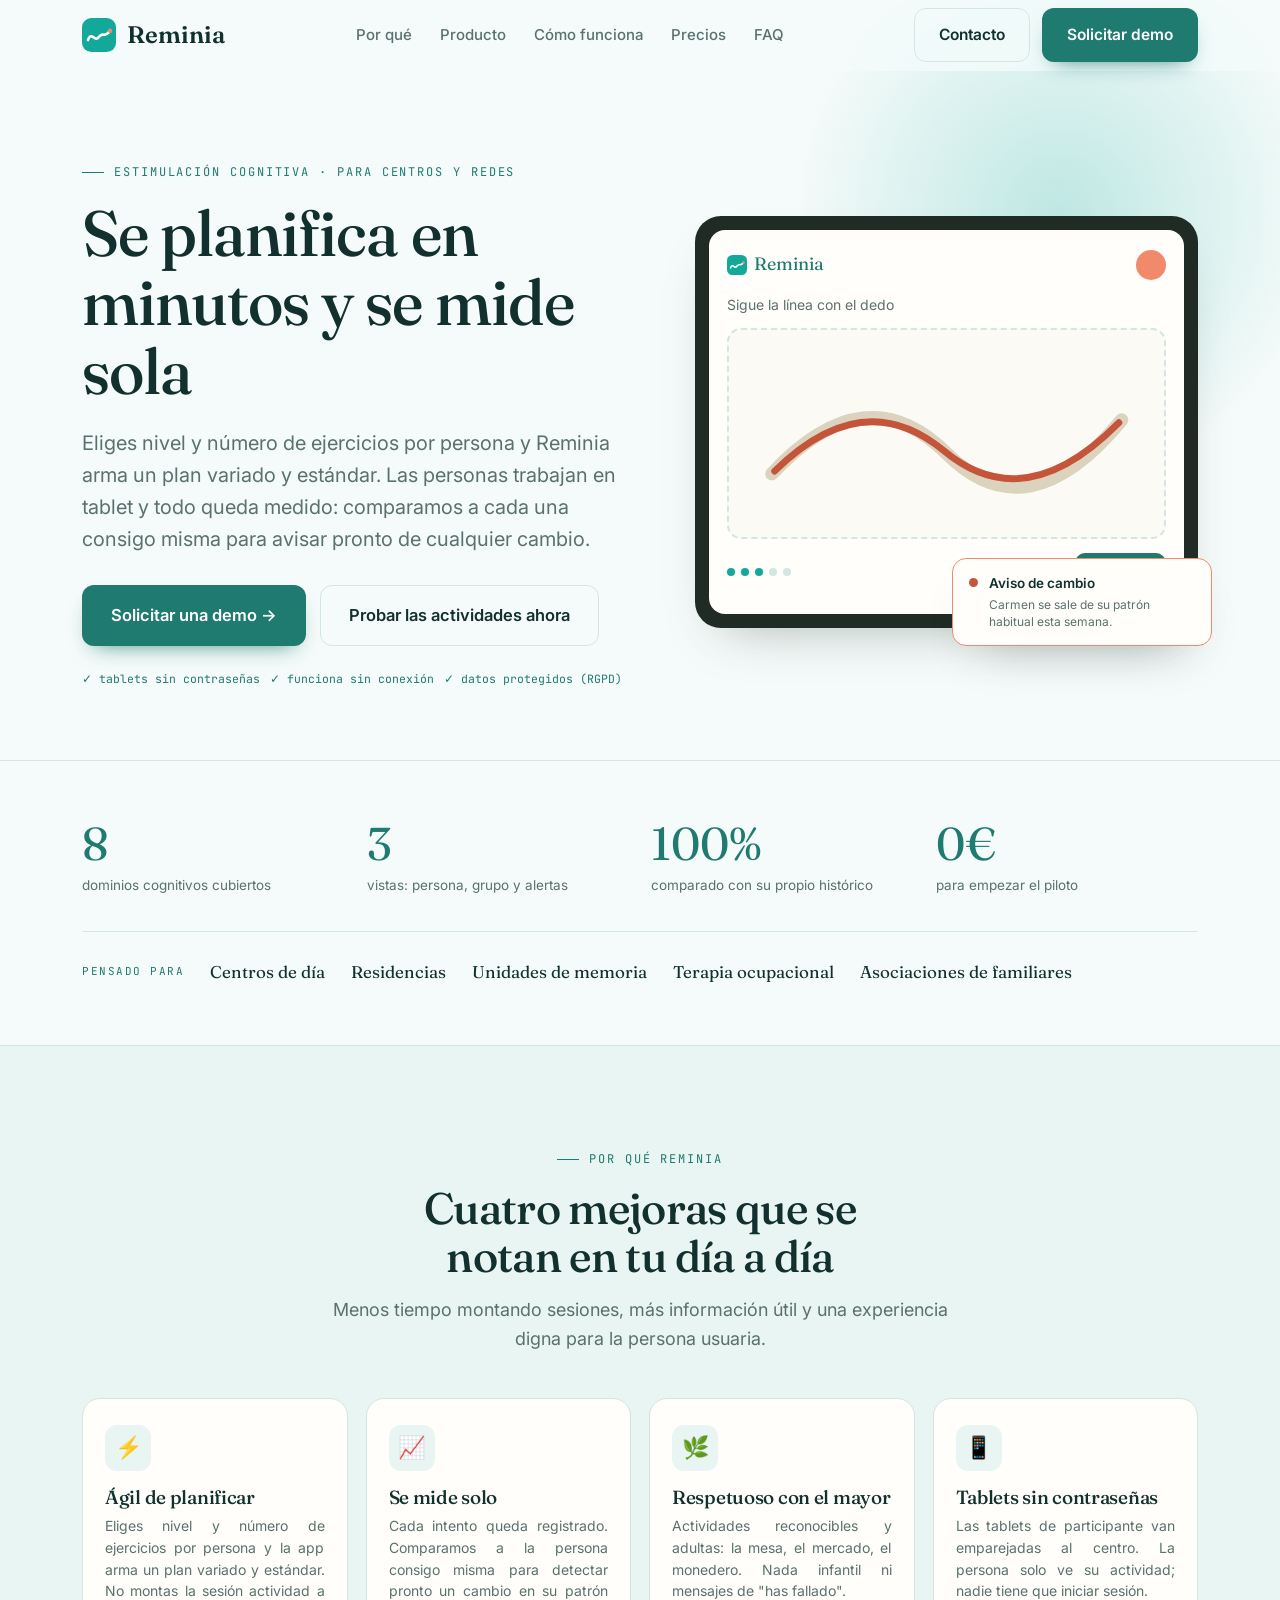
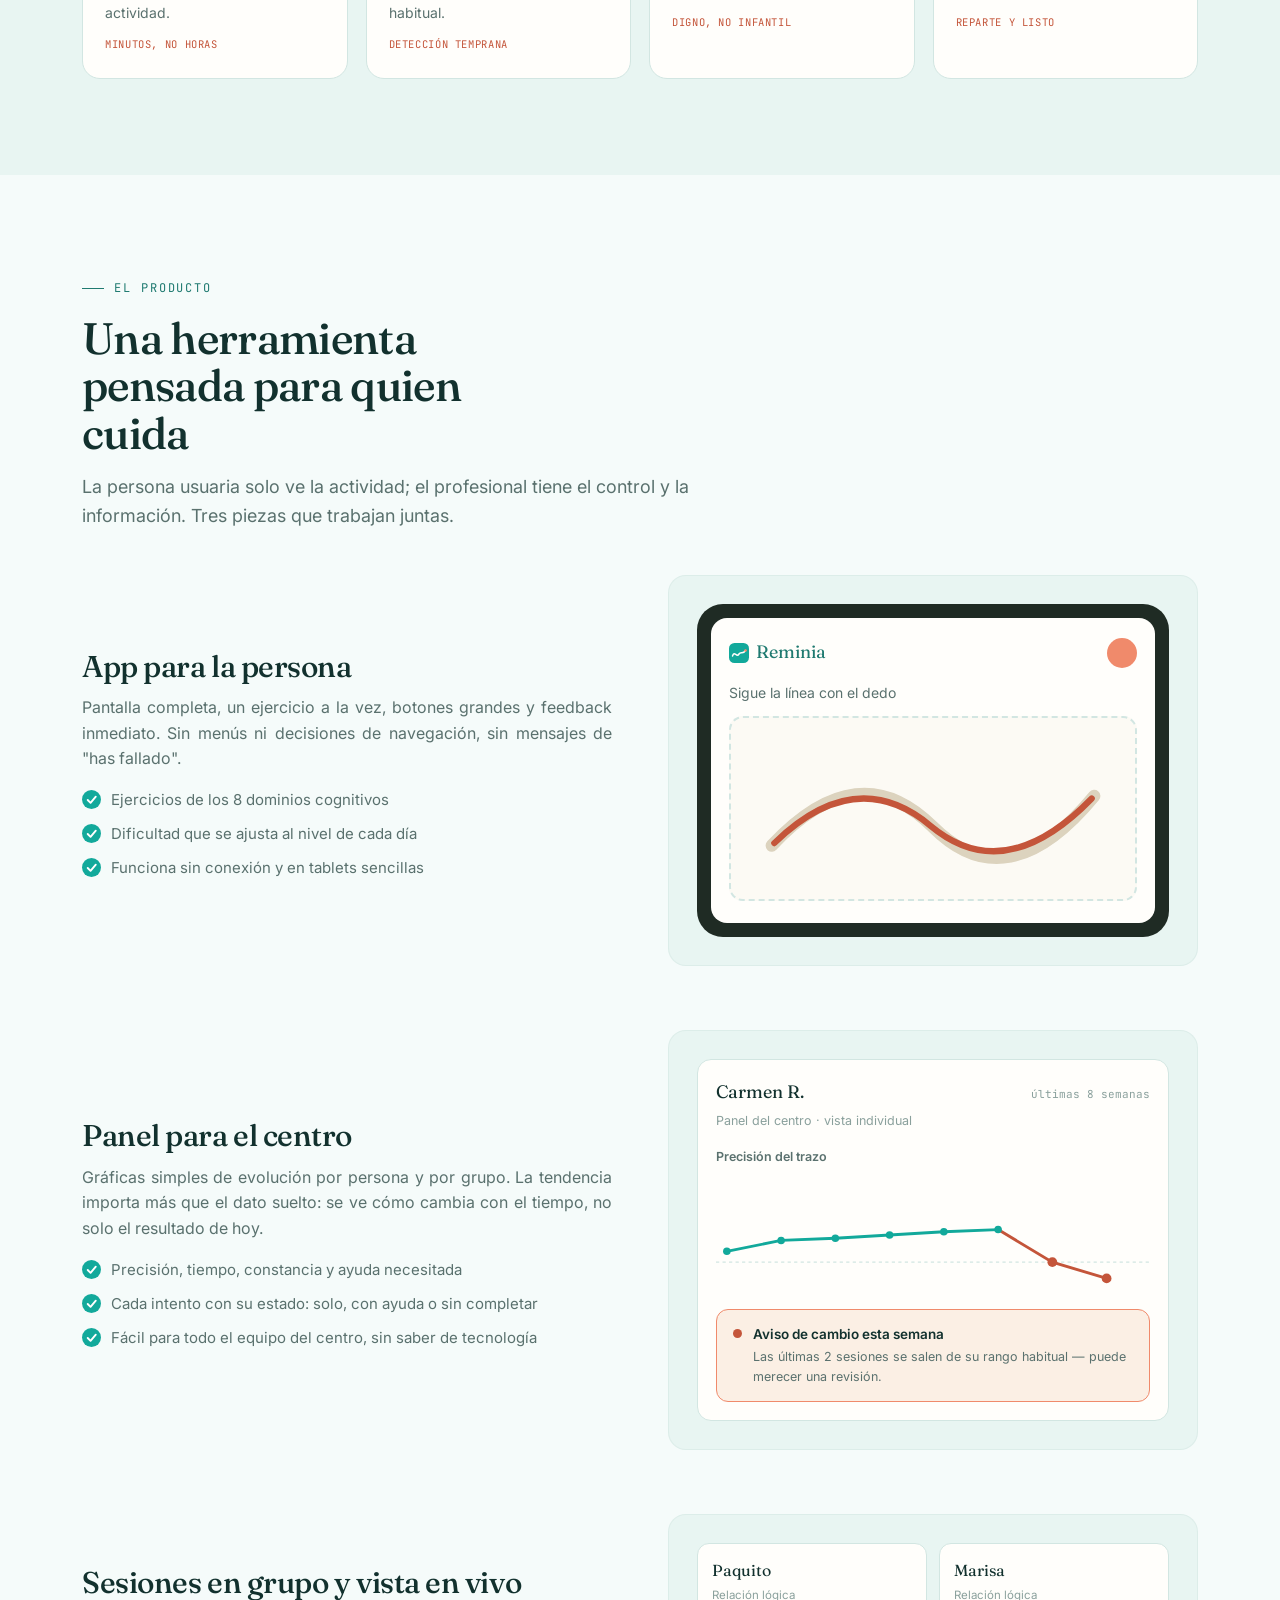
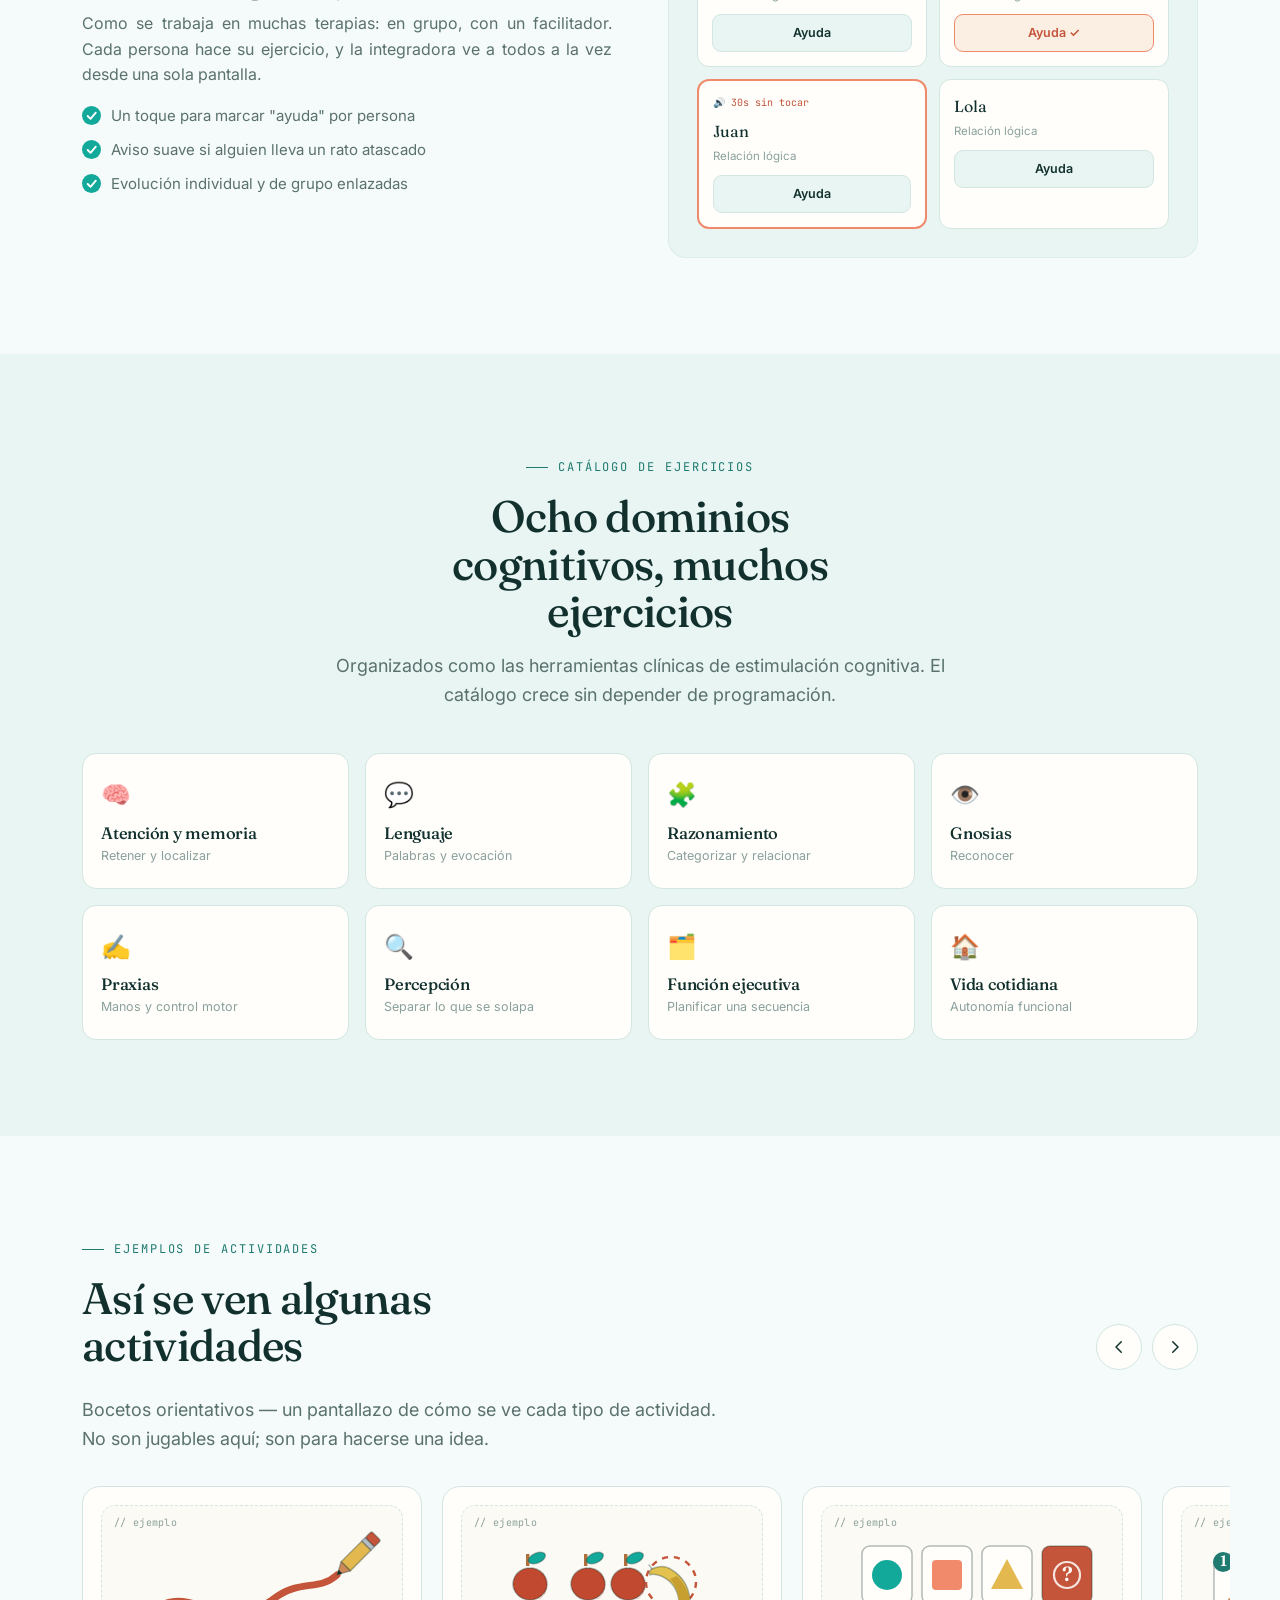
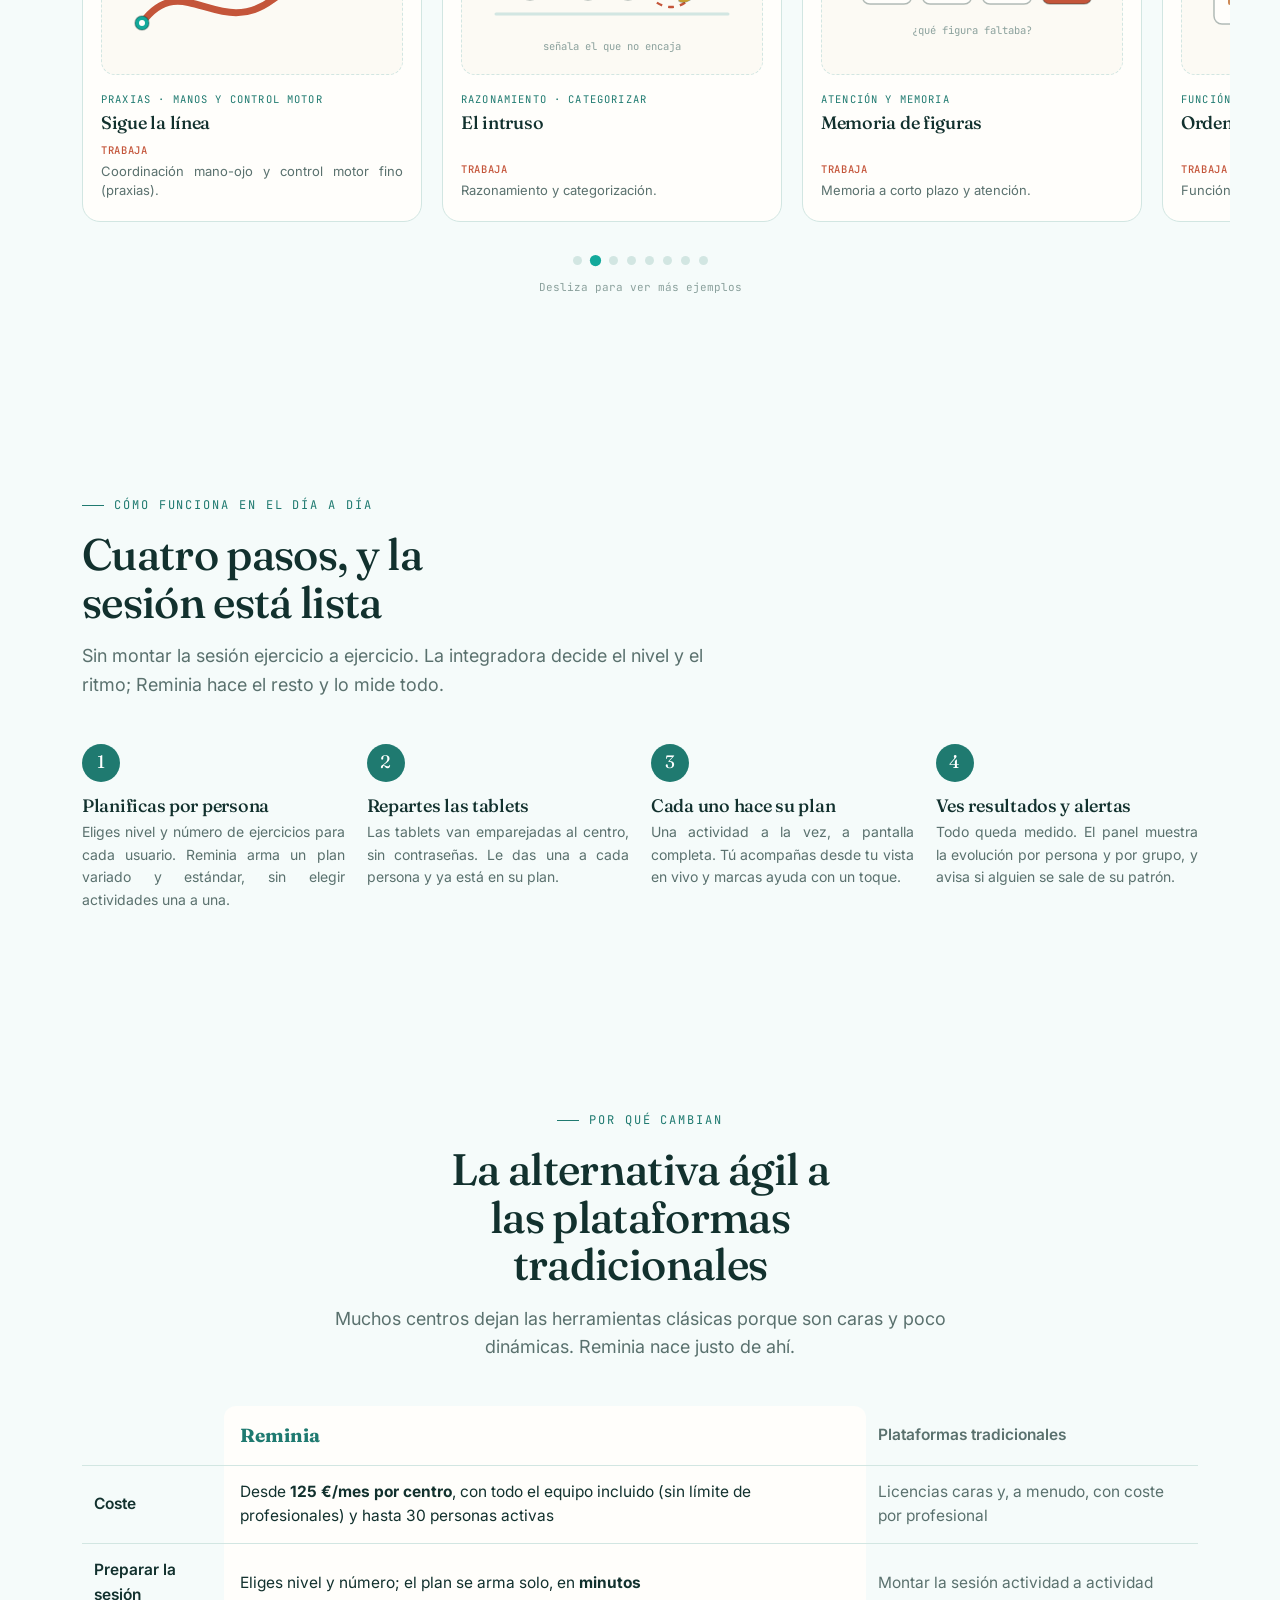
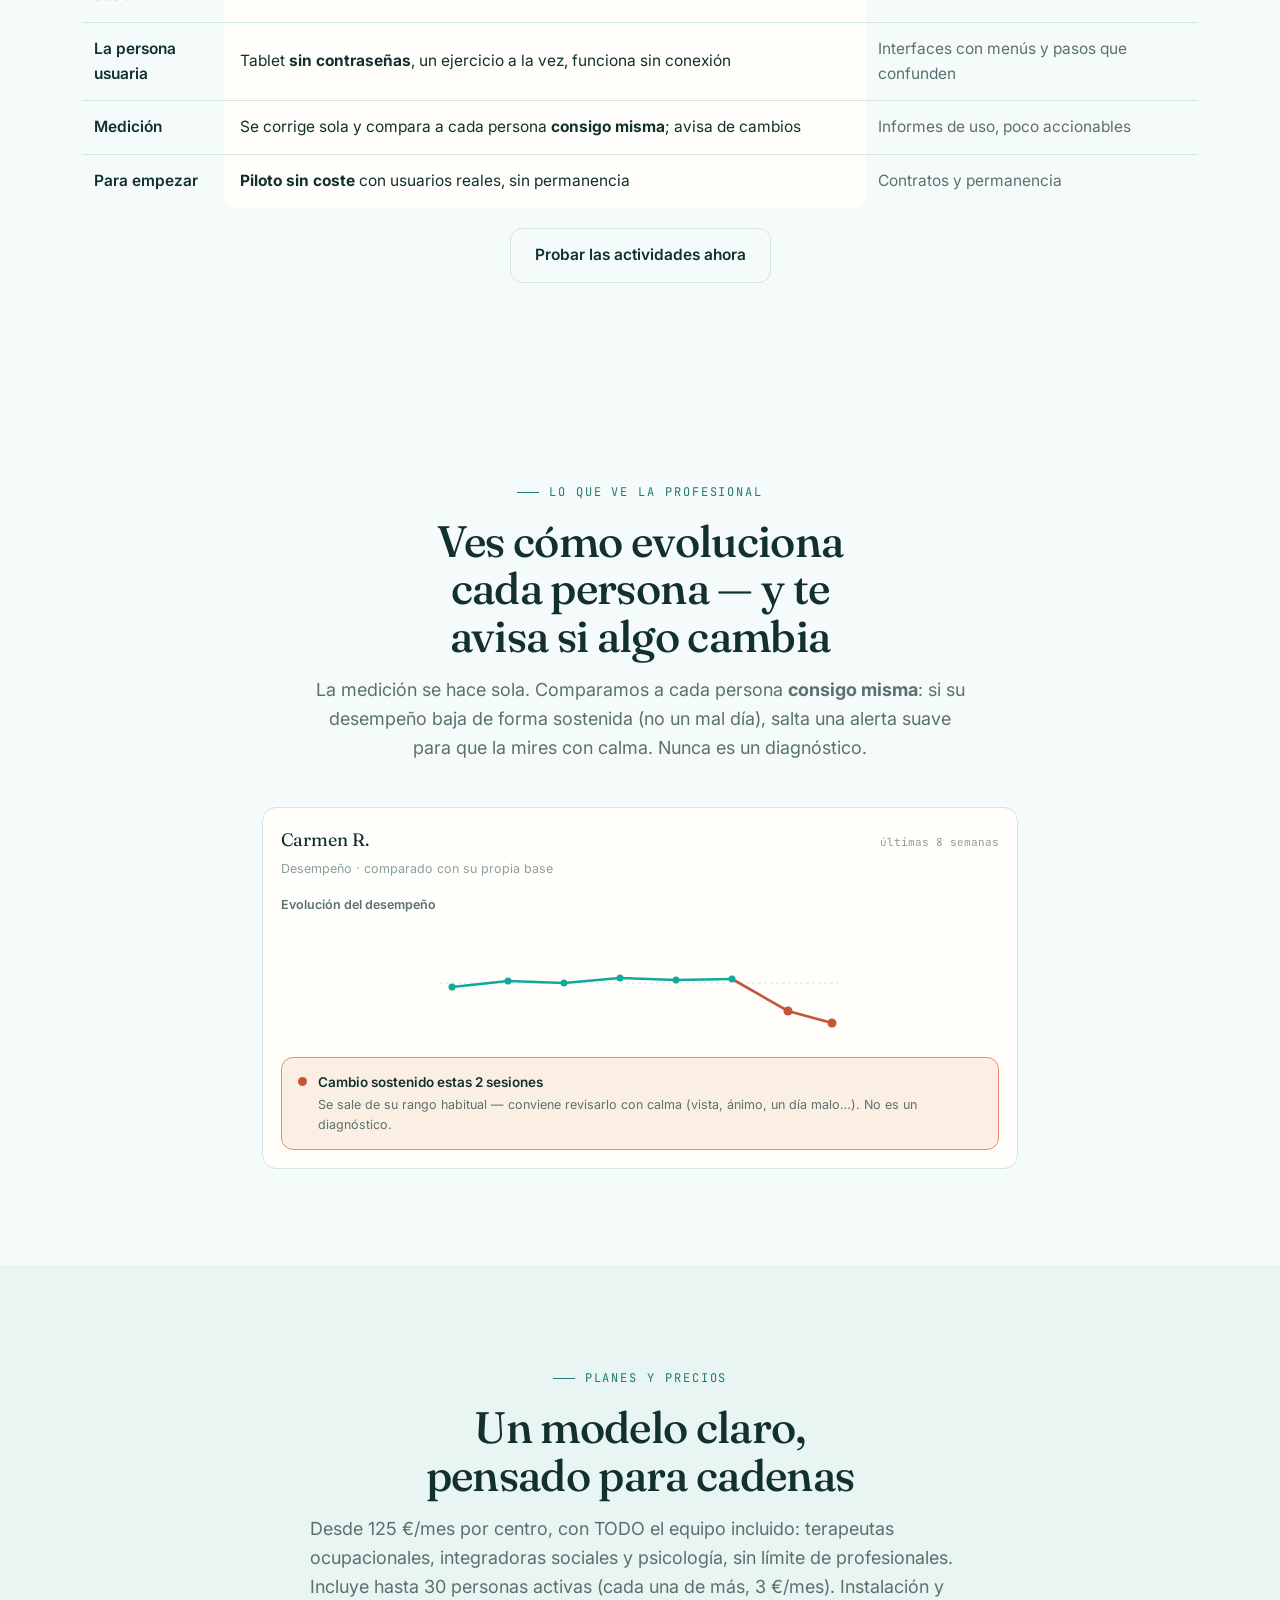
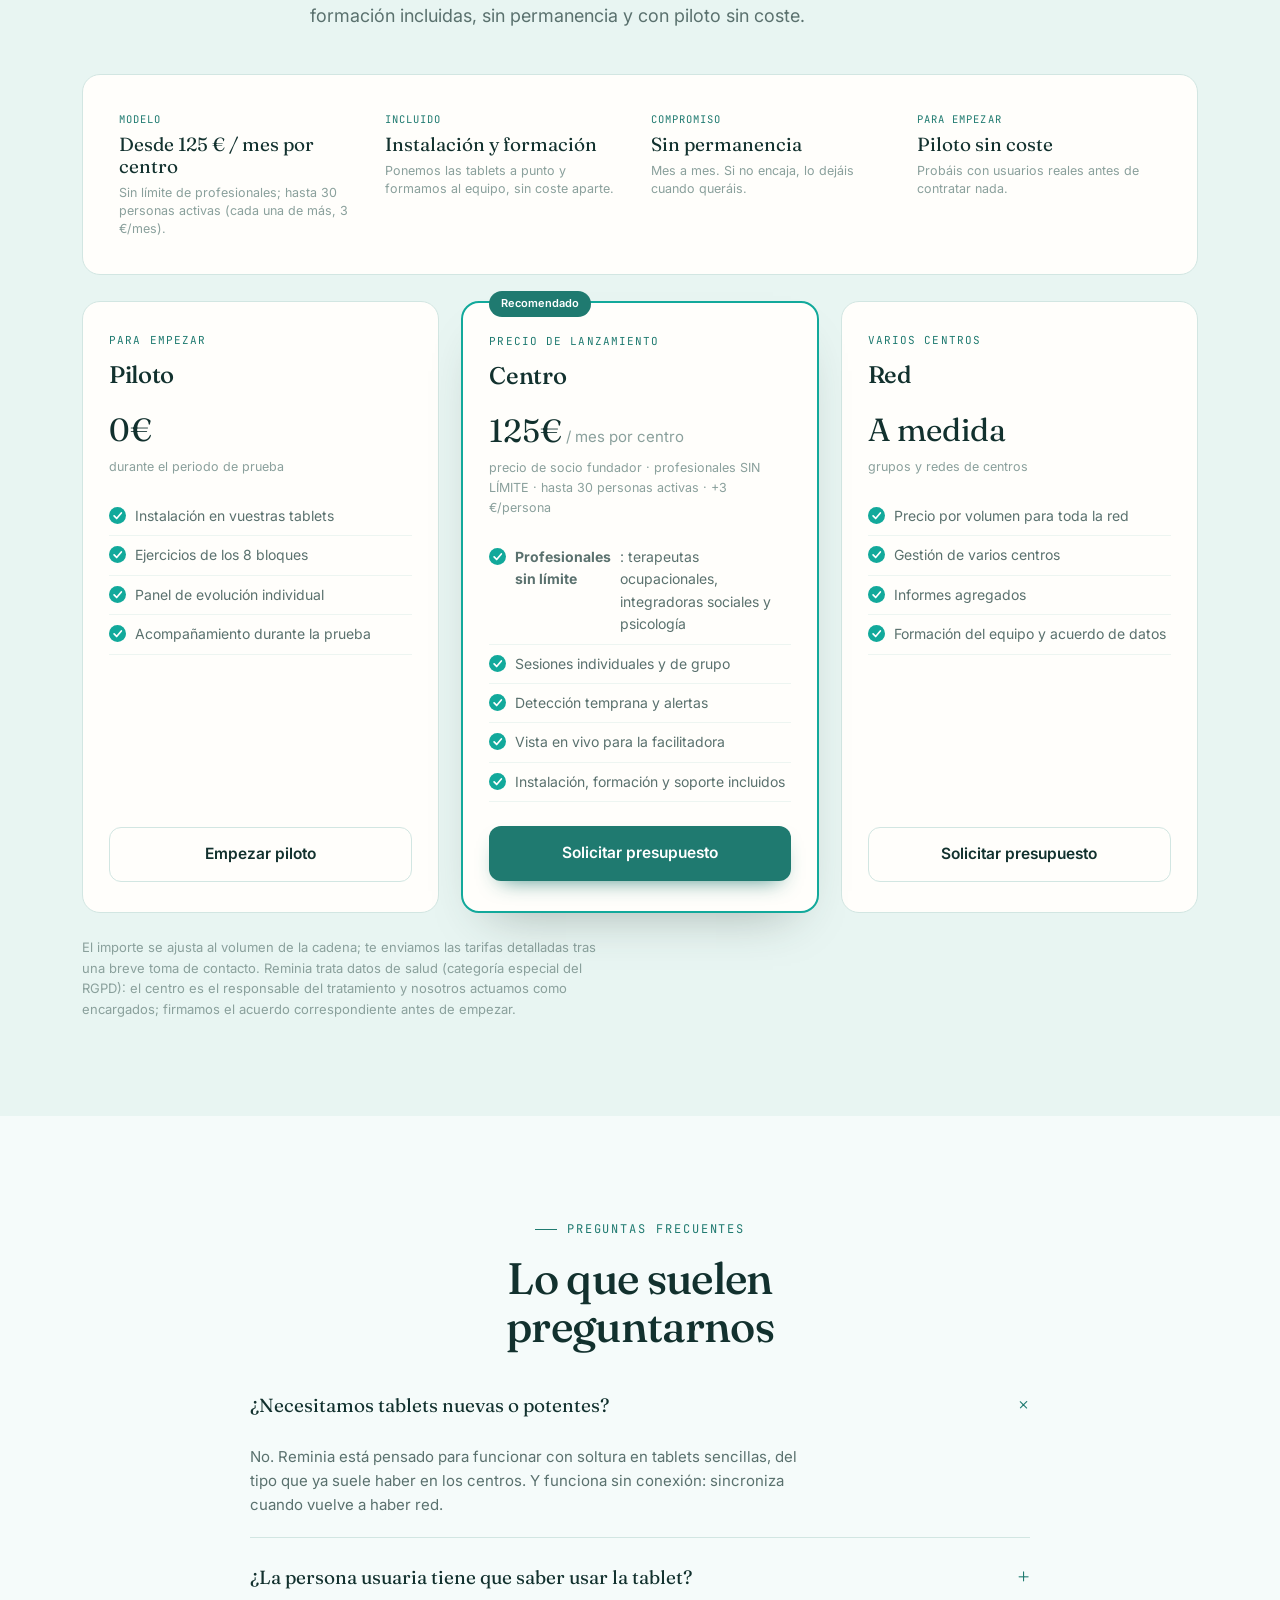
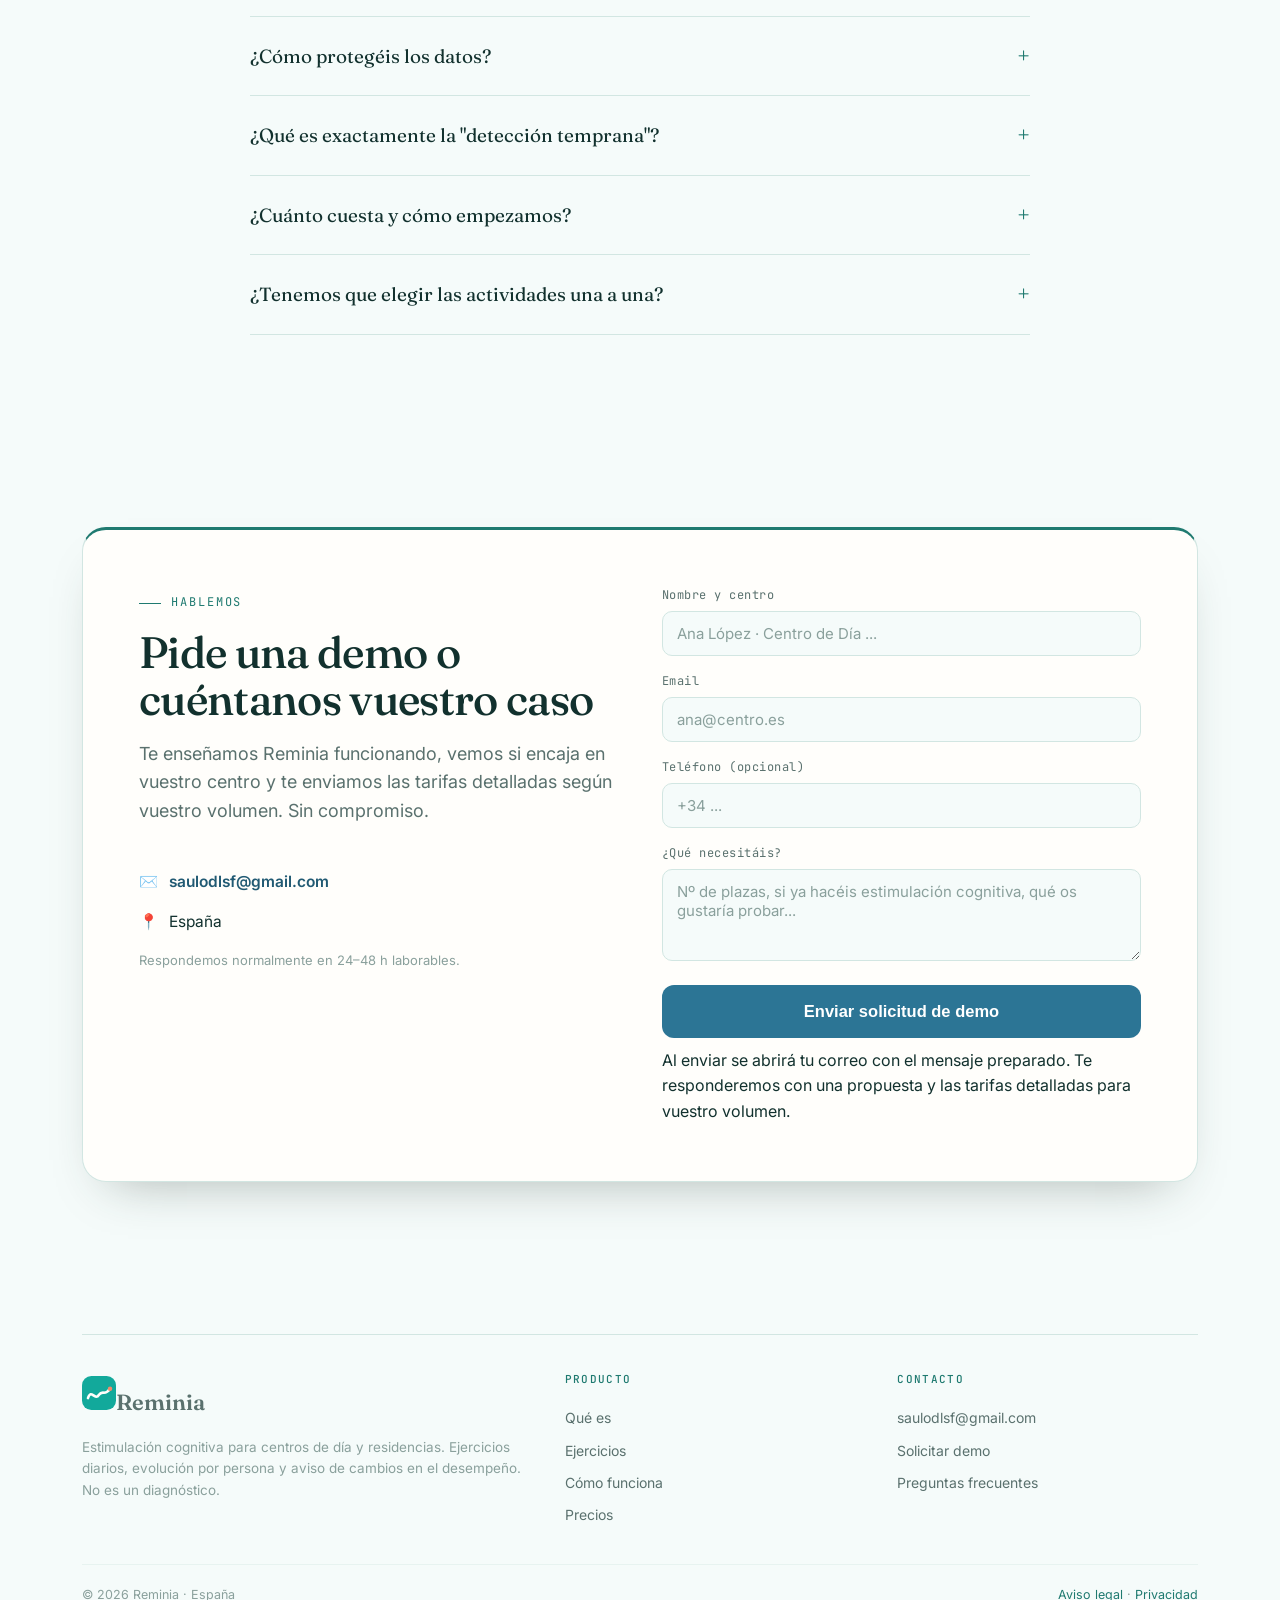
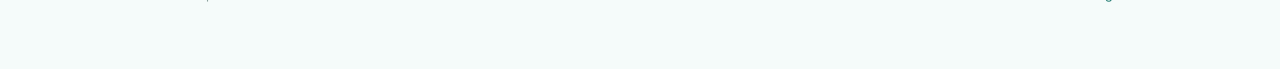
==== apps/landing/index.html @ 211546f2 "Rebrand (landing): marketing publico Trazo -> Reminia index.html (vitrina canonica) e instalar.html:" ====
<!DOCTYPE html>
<html lang="es">
<head>
<meta charset="UTF-8">
<meta name="viewport" content="width=device-width, initial-scale=1.0">
<title>Reminia — Estimulación cognitiva para centros de día y residencias</title>
<meta name="description" content="Reminia digitaliza la estimulación cognitiva en tablet para centros de día y residencias: planificas nivel y número por persona en minutos, todo se mide solo y avisa pronto de cambios en el desempeño. No es un diagnóstico ni un producto sanitario. Tablets sin contraseñas. Solicita una demo.">
<link rel="canonical" href="https://sausf93.github.io/Trazo/">
<!-- Open Graph -->
<meta property="og:title" content="Reminia — Estimulación cognitiva para centros de día y residencias">
<meta property="og:description" content="Reminia digitaliza la estimulación cognitiva en tablet: ejercicios adaptados a cada persona, panel de evolución individual y de grupo, y aviso temprano de cambios en el desempeño. No es un diagnóstico ni un producto sanitario.">
<meta property="og:type" content="website">
<meta property="og:locale" content="es_ES">
<meta property="og:url" content="https://sausf93.github.io/Trazo/">
<meta property="og:site_name" content="Reminia">
<!-- Twitter Card -->
<meta name="twitter:card" content="summary">
<meta name="twitter:title" content="Reminia — Estimulación cognitiva para centros de día y residencias">
<meta name="twitter:description" content="Reminia digitaliza la estimulación cognitiva en tablet: ejercicios adaptados a cada persona, panel de evolución individual y de grupo, y aviso temprano de cambios en el desempeño. No es un diagnóstico ni un producto sanitario.">
<meta name="robots" content="index, follow, max-image-preview:large">
<meta name="author" content="Reminia">
<meta name="theme-color" content="#12A99B">
<meta name="format-detection" content="telephone=no">
<link rel="icon" href="data:image/svg+xml,<svg xmlns='http://www.w3.org/2000/svg' viewBox='0 0 40 40'><rect width='40' height='40' rx='11' fill='%2312A99B'/><path d='M7%2026%20C11%2014%2015%2030%2020%2022%20C24%2016%2027%2024%2033%2015' fill='none' stroke='%23FFFEFB' stroke-width='3' stroke-linecap='round'/><circle cx='33' cy='15' r='2.6' fill='%23E8A87C'/></svg>">
<link rel="preconnect" href="https://fonts.googleapis.com">
<link rel="preconnect" href="https://fonts.gstatic.com" crossorigin>
<link href="https://fonts.googleapis.com/css2?family=Fraunces:opsz,wght@9..144,400;9..144,500;9..144,600;9..144,700&family=Inter:wght@400;500;600;700&family=JetBrains+Mono:wght@400;500&display=swap" rel="stylesheet">
<style>
  :root{
    /* Verde unificado: el acento (--sage) se acerca al tono sobrio dominante
       (--sage-dark) para que ningún verde "cante" más fuerte que el resto. */
    --ivory:#F5FBFA; --card:#E8F5F2; --ink:#12312E; --sage:#12A99B;
    --sage-dark:#1F7A70; --coral:#F08A6B; --coral-dark:#C4553A;
    --sand:#D2E6E2; --white:#FFFEFB; --muted:#5A716E; --faint:#8AA09C; --azul:#2C7595; --azul-dark:#215A73;
    --shadow:0 24px 50px -28px rgba(43,58,50,.4);
    --radius:18px;
  }
  *{box-sizing:border-box; margin:0; padding:0;}
  html{scroll-behavior:smooth; -webkit-text-size-adjust:100%;}
  body{background:var(--ivory); color:var(--ink); font-family:'Inter',sans-serif; line-height:1.6; -webkit-font-smoothing:antialiased; overflow-x:hidden;}
  a{color:inherit; text-decoration:none;}
  img,svg{max-width:100%;}
  .wrap{width:100%; max-width:1180px; margin:0 auto; padding:0 clamp(20px,4vw,32px);}
  section{padding:clamp(56px,8vw,96px) 0;}
  h1,h2,h3,h4{font-family:'Fraunces',serif; font-weight:500; letter-spacing:-.015em; color:var(--ink); line-height:1.08;}
  .eyebrow{font-family:'JetBrains Mono',monospace; font-size:12px; letter-spacing:.16em; text-transform:uppercase; color:var(--sage-dark); margin-bottom:16px; display:inline-flex; align-items:center; gap:10px;}
  .eyebrow::before{content:""; width:22px; height:1px; background:var(--sage-dark);}
  h2.big{font-size:clamp(28px,4.4vw,44px); max-width:15ch; margin-bottom:16px;}
  .lede{max-width:60ch; color:var(--muted); font-size:clamp(15px,1.7vw,18px); margin-bottom:44px;}
  .center{text-align:center;}
  .center .eyebrow{justify-content:center;}
  .center h2.big, .center .lede{margin-left:auto; margin-right:auto;}

  /* Botones */
  .btn{display:inline-flex; align-items:center; justify-content:center; gap:8px; font-weight:600; font-size:15.5px; padding:14px 24px; border-radius:12px; border:1.6px solid transparent; cursor:pointer; transition:transform .12s ease, background .2s ease, box-shadow .2s ease; white-space:nowrap;}
  .btn:hover{transform:translateY(-1px);}
  .btn-primary{background:var(--sage-dark); color:#fff; box-shadow:0 10px 22px -12px rgba(31,122,112,.9);}
  .btn-primary:hover{background:#17635B;}
  .btn-ghost{background:transparent; border-color:var(--sand); color:var(--ink);}
  .btn-ghost:hover{background:var(--card);}
  .btn-coral{background:var(--azul); color:#fff;}
  .btn-coral:hover{background:var(--azul-dark);}
  .btn-lg{padding:16px 28px; font-size:16.5px;}

  /* Foco de teclado accesible */
  :focus-visible{outline:2px solid var(--sage-dark); outline-offset:2px;}

  /* Salto al contenido (teclado / lector de pantalla): oculto hasta enfocarlo. */
  .skip-link{position:absolute; left:12px; top:-64px; z-index:1000; background:var(--sage-dark); color:#fff; padding:12px 18px; border-radius:12px; font-weight:600; transition:top .18s ease;}
  .skip-link:focus{top:12px;}

  /* Logo */
  .logo{display:inline-flex; align-items:center; gap:11px; font-family:'Fraunces',serif; font-weight:600; font-size:24px; color:var(--ink);}
  .logo svg{width:34px; height:34px; flex-shrink:0;}

  /* Header */
  header{position:sticky; top:0; z-index:100; background:rgba(245,251,250,.82); backdrop-filter:saturate(180%) blur(12px); border-bottom:1px solid transparent; transition:border-color .2s ease, box-shadow .2s ease;}
  header.scrolled{border-color:rgba(210,230,226,.55); box-shadow:0 8px 24px -20px rgba(43,58,50,.5);}
  .nav{display:flex; align-items:center; justify-content:space-between; height:70px; gap:20px;}
  .nav-links{display:flex; gap:28px; align-items:center;}
  .nav-links a{font-size:15px; color:var(--muted); font-weight:500;}
  .nav-links a:hover{color:var(--ink);}
  .nav-right{display:flex; gap:12px; align-items:center;}
  .hamb{display:none; flex-direction:column; gap:5px; background:none; border:none; cursor:pointer; padding:8px;}
  .hamb span{width:24px; height:2px; background:var(--ink); border-radius:2px; transition:.2s;}
  /* Menú móvil */
  .mobile-menu{display:none; position:fixed; inset:70px 0 auto 0; background:var(--ivory); border-bottom:1px solid var(--sand); padding:16px clamp(20px,4vw,32px) 24px; z-index:99; box-shadow:var(--shadow);}
  .mobile-menu.open{display:block;}
  .mobile-menu a{display:block; padding:13px 0; font-size:17px; color:var(--ink); border-bottom:1px solid rgba(210,230,226,.4);}
  .mobile-menu .btn{margin-top:16px; width:100%;}

  /* Hero */
  .hero{padding:clamp(48px,7vw,84px) 0 clamp(40px,6vw,72px); position:relative; isolation:isolate;}
  /* Halo suave del verde de marca detrás de la tablet: da vida y profundidad
     sin oscurecer nada (se adapta a cada paleta vía color-mix del primary). */
  .hero::before{content:""; position:absolute; top:-140px; right:-60px; width:min(560px,60vw); height:min(560px,60vw); border-radius:50%; background:radial-gradient(circle, color-mix(in srgb, var(--sage) 24%, transparent), transparent 68%); z-index:-1; pointer-events:none;}
  @media (max-width:860px){ .hero::before{display:none;} }
  .hero-grid{display:grid; grid-template-columns:1.05fr .95fr; gap:clamp(32px,5vw,56px); align-items:center;}
  h1.title{font-size:clamp(36px,6vw,64px); margin-bottom:22px;}
  .hero p.sub{font-size:clamp(16px,2vw,20px); color:var(--muted); max-width:52ch; margin-bottom:30px;}
  .hero-actions{display:flex; gap:14px; flex-wrap:wrap;}
  .hero-trust{margin-top:24px; display:flex; align-items:center; gap:10px; font-size:13.5px; color:var(--faint);}
  .hero-trust .badge{display:inline-flex; gap:6px; align-items:center; font-family:'JetBrains Mono',monospace; font-size:11.5px; color:var(--sage-dark);}

  /* Mock tablet hero */
  .device{position:relative;}
  .tablet{background:#1F2B24; border-radius:26px; padding:14px; box-shadow:var(--shadow);}
  .tablet-screen{background:var(--white); border-radius:16px; padding:20px 18px 22px;}
  .ts-top{display:flex; justify-content:space-between; align-items:center; margin-bottom:14px;}
  .ts-top .n{font-family:'Fraunces',serif; font-size:18px; color:var(--sage-dark); display:flex; align-items:center; gap:7px;}
  .ts-top .n svg{width:20px; height:20px;}
  .ts-top .av{width:30px; height:30px; border-radius:50%; background:var(--coral);}
  .ts-title{font-size:14px; color:var(--muted); margin-bottom:12px;}
  .ts-canvas{background:#FCFAF4; border:2px dashed var(--sand); border-radius:14px; padding:16px;}
  .ts-canvas svg{width:100%; height:auto; display:block;}
  .guide{fill:none; stroke:#DCD3BE; stroke-width:10; stroke-linecap:round;}
  .userp{fill:none; stroke:var(--coral-dark); stroke-width:5; stroke-linecap:round; stroke-linejoin:round; stroke-dasharray:520; stroke-dashoffset:520; animation:draw 2.8s ease-out .4s forwards;}
  @keyframes draw{to{stroke-dashoffset:0;}}
  .ts-bottom{display:flex; justify-content:space-between; align-items:center; margin-top:14px;}
  .dots{display:flex; gap:6px;} .dots .d{width:8px; height:8px; border-radius:50%; background:var(--sand);} .dots .d.on{background:var(--sage);}
  .ts-next{background:var(--sage-dark); color:#fff; border-radius:10px; padding:9px 16px; font-size:13px; font-weight:600;}
  /* Tarjeta flotante de alerta */
  .float-alert{position:absolute; right:-14px; bottom:-18px; width:min(260px,72%); background:var(--white); border:1px solid var(--coral); border-radius:14px; padding:14px 16px; box-shadow:var(--shadow); display:flex; gap:11px;}
  .float-alert .pip{width:9px; height:9px; border-radius:50%; background:var(--coral-dark); margin-top:5px; flex-shrink:0;}
  .float-alert .t{font-weight:600; font-size:13.5px; margin-bottom:2px;}
  .float-alert .b{font-size:12px; color:#5A716E; line-height:1.4;}

  /* Banda estadísticas — clara y aireada (los números en el verde de marca,
     no un bloque oscuro). Enmarcada con hairlines finas para leerse como módulo. */
  .stats{background:var(--ivory); border-top:1px solid var(--sand); border-bottom:1px solid var(--sand);}
  .stats .wrap{padding-top:clamp(40px,5.5vw,60px); padding-bottom:clamp(40px,5.5vw,60px);}
  .stat-grid{display:grid; grid-template-columns:repeat(4,1fr); gap:22px;}
  .stat .num{font-family:'Fraunces',serif; font-size:clamp(32px,4.2vw,46px); color:var(--sage-dark); line-height:1; font-variant-numeric:tabular-nums;}
  .stat .lbl{font-size:13.5px; color:var(--muted); margin-top:8px;}
  .band-for{margin-top:34px; padding-top:26px; border-top:1px solid var(--sand); display:flex; flex-wrap:wrap; align-items:center; gap:12px 26px;}
  .band-for .k{font-family:'JetBrains Mono',monospace; font-size:11px; letter-spacing:.14em; text-transform:uppercase; color:var(--sage-dark);}
  .band-for span.item{font-family:'Fraunces',serif; font-size:17px; color:var(--ink);}

  /* Feature rows alternas */
  .feature{display:grid; grid-template-columns:1fr 1fr; gap:clamp(28px,5vw,56px); align-items:center; margin-top:clamp(40px,6vw,64px);}
  .feature:first-of-type{margin-top:0;}
  .feature.rev .fig{order:2;}
  .feature h3{font-size:clamp(22px,3vw,30px); margin-bottom:12px;}
  .feature p{color:var(--muted); font-size:16px; margin-bottom:16px;}
  .feature ul{list-style:none;}
  .feature li{display:flex; gap:10px; align-items:flex-start; margin-bottom:10px; font-size:15px; color:var(--muted);}
  .feature li svg{width:19px; height:19px; margin-top:2px; flex-shrink:0;}
  /* Prosa de bloques (párrafos largos) justificada, con guionado para que quede
     limpia sin ríos de espacio. Los intros centrados se dejan como están. */
  .why-card p, .feature p, .step p, .act-card p{text-align:justify; hyphens:auto;}
  .fig{background:var(--card); border:1px solid rgba(210,230,226,.5); border-radius:var(--radius); padding:clamp(18px,3vw,28px);}
  .panel{background:var(--white); border:1px solid var(--sand); border-radius:14px; padding:18px;}
  .panel-head{display:flex; justify-content:space-between; align-items:baseline; margin-bottom:4px;}
  .panel-head .u{font-family:'Fraunces',serif; font-size:18px;}
  .panel-head .p{font-family:'JetBrains Mono',monospace; font-size:11px; color:var(--faint);}
  .panel-sub{font-size:12.5px; color:var(--faint); margin-bottom:16px;}
  .chart-lbl{font-size:12.5px; font-weight:600; color:var(--muted); margin-bottom:8px;}
  .chart{width:100%; height:120px; display:block;}
  .ln{fill:none; stroke:var(--sage); stroke-width:2.6;} .ln.alert{stroke:var(--coral-dark);}
  .pt{fill:var(--sage);} .pt.alert{fill:var(--coral-dark);}
  .base{stroke:var(--sand); stroke-width:1; stroke-dasharray:3,3;}
  .alert-card{background:#FBEFE4; border:1px solid var(--coral); border-radius:12px; padding:14px 16px; display:flex; gap:11px; margin-top:14px;}
  .alert-card .pip{width:9px;height:9px;border-radius:50%;background:var(--coral-dark);margin-top:5px;flex-shrink:0;}
  .alert-card .t{font-weight:600; font-size:13.5px; margin-bottom:2px;} .alert-card .b{font-size:12.5px; color:#5A716E;}
  /* fichas vista en vivo */
  .live{display:grid; grid-template-columns:1fr 1fr; gap:12px;}
  .live-tile{background:var(--white); border:1px solid var(--sand); border-radius:12px; padding:14px;}
  .live-tile.stuck{border:2px solid var(--coral);}
  .live-tile .nm{font-family:'Fraunces',serif; font-size:16px; margin-bottom:2px;}
  .live-tile .ex{font-size:11.5px; color:var(--faint); margin-bottom:10px;}
  .live-flag{font-family:'JetBrains Mono',monospace; font-size:10px; color:var(--coral-dark); margin-bottom:8px; display:block;}
  .live-btn{display:block; text-align:center; border-radius:9px; padding:8px; font-size:12.5px; font-weight:600; background:var(--card); border:1.5px solid var(--sand); color:var(--ink);}
  .live-btn.on{background:#FBEFE4; border-color:var(--coral); color:var(--coral-dark);}

  /* 8 bloques */
  .bloques{display:grid; grid-template-columns:repeat(4,1fr); gap:16px;}
  .bloque{background:var(--white); border:1px solid var(--sand); border-radius:14px; padding:22px 18px; transition:transform .15s ease, box-shadow .15s ease;}
  .bloque:hover{transform:translateY(-3px); box-shadow:var(--shadow);}
  .bloque .ico{font-size:24px; margin-bottom:10px;}
  .bloque h3{font-size:16.5px; margin-bottom:3px;}
  .bloque p{font-size:12.5px; color:var(--faint);}

  /* Diferenciadores */
  .why{display:grid; grid-template-columns:repeat(4,1fr); gap:18px;}
  .why-card{background:var(--white); border:1px solid var(--sand); border-radius:var(--radius); padding:26px 22px; transition:transform .15s ease, box-shadow .15s ease;}
  .why-card:hover{transform:translateY(-3px); box-shadow:var(--shadow);}
  .why-card .wi{width:46px; height:46px; border-radius:12px; background:var(--card); display:flex; align-items:center; justify-content:center; font-size:22px; margin-bottom:16px;}
  .why-card h3{font-size:19px; margin-bottom:8px;}
  .why-card p{font-size:14px; color:var(--muted); line-height:1.55;}
  .why-card .vs{display:block; margin-top:12px; font-family:'JetBrains Mono',monospace; font-size:10.5px; letter-spacing:.06em; text-transform:uppercase; color:var(--coral-dark);}

  /* Modelo de precios */
  .model{background:var(--white); border:1px solid var(--sand); border-radius:var(--radius); padding:clamp(24px,3.5vw,36px); margin-bottom:26px;}
  .model-grid{display:grid; grid-template-columns:repeat(4,1fr); gap:22px;}
  .model-item{display:flex; flex-direction:column; gap:6px;}
  .model-item .mi-k{font-family:'JetBrains Mono',monospace; font-size:10.5px; letter-spacing:.1em; text-transform:uppercase; color:var(--sage-dark);}
  .model-item .mi-v{font-family:'Fraunces',serif; font-size:19px; color:var(--ink); line-height:1.15;}
  .model-item .mi-d{font-size:12.5px; color:var(--faint); line-height:1.45;}
  @media (max-width:860px){ .model-grid{grid-template-columns:1fr 1fr;} }
  @media (max-width:520px){ .model-grid{grid-template-columns:1fr;} }

  /* Cómo funciona timeline */
  .steps{display:grid; grid-template-columns:repeat(4,1fr); gap:22px; counter-reset:s;}
  .step{position:relative;}
  .step .n{width:38px; height:38px; border-radius:50%; background:var(--sage-dark); color:#fff; font-family:'Fraunces',serif; font-size:18px; display:flex; align-items:center; justify-content:center; margin-bottom:14px;}
  .step h3{font-size:18px; margin-bottom:6px;}
  .step p{font-size:14px; color:var(--muted);}

  /* Precios */
  .planes{display:grid; grid-template-columns:repeat(3,1fr); gap:22px; align-items:stretch;}
  .plan{background:var(--white); border:1px solid var(--sand); border-radius:var(--radius); padding:30px 26px; display:flex; flex-direction:column;}
  .plan.dest{border:2px solid var(--sage); box-shadow:var(--shadow); position:relative;}
  .plan.dest::before{content:"Recomendado"; position:absolute; top:-12px; left:26px; background:var(--sage-dark); color:#fff; font-size:11px; font-weight:600; padding:4px 12px; border-radius:20px;}
  .plan .tag{font-family:'JetBrains Mono',monospace; font-size:11px; letter-spacing:.1em; text-transform:uppercase; color:var(--sage-dark); margin-bottom:12px;}
  .plan h3{font-size:24px; margin-bottom:6px;}
  .plan .price{font-family:'Fraunces',serif; font-size:32px; margin:10px 0 2px;}
  .plan .price small{font-size:15px; color:var(--faint); font-family:'Inter',sans-serif;}
  .plan .pn{font-size:12.5px; color:var(--faint); margin-bottom:20px;}
  .plan ul{list-style:none; margin-bottom:24px; flex:1;}
  .plan li{font-size:14px; color:var(--muted); padding:8px 0; border-bottom:1px solid rgba(210,230,226,.4); display:flex; gap:9px; align-items:flex-start;}
  .plan li svg{width:17px;height:17px;margin-top:2px;flex-shrink:0;}
  .plan .btn{width:100%;}
  .rgpd-note{margin-top:24px; font-size:13px; color:var(--faint); max-width:66ch;}

  /* FAQ */
  .faq{max-width:780px; margin:0 auto;}
  .qa{border-bottom:1px solid var(--sand);}
  .qa summary{list-style:none; cursor:pointer; padding:20px 0; font-family:'Fraunces',serif; font-size:19px; color:var(--ink); display:flex; justify-content:space-between; align-items:center; gap:16px;}
  .qa summary::-webkit-details-marker{display:none;}
  .qa summary .plus{color:var(--sage-dark); font-size:24px; transition:transform .2s;}
  .qa[open] summary .plus{transform:rotate(45deg);}
  .qa .a{padding:0 0 20px; color:var(--muted); font-size:15px; max-width:64ch;}

  /* Contacto — tarjeta clara y elevada (nada de fondo verde oscuro). Un borde
     superior en el verde de marca la remata con carácter sin oscurecerla. */
  .contact{background:var(--white); color:var(--ink); border:1px solid var(--sand); border-top:3px solid var(--sage-dark); border-radius:24px; padding:clamp(32px,5vw,56px); box-shadow:var(--shadow);}
  .contact h2{color:var(--ink); max-width:16ch;}
  .contact .lede{color:var(--muted);}
  .contact-grid{display:grid; grid-template-columns:1fr 1fr; gap:clamp(28px,4vw,44px); align-items:start;}
  .contact-info .row{display:flex; gap:11px; align-items:center; margin-bottom:15px; font-size:15.5px; color:var(--ink);}
  .contact-info a{color:var(--azul-dark); font-weight:600;}
  .contact-info .small{font-size:13px; color:var(--faint); margin-top:6px;}
  form .field{margin-bottom:16px;}
  form label{display:block; font-size:12px; color:var(--muted); margin-bottom:6px; font-family:'JetBrains Mono',monospace; letter-spacing:.04em;}
  form input, form textarea{width:100%; background:var(--ivory); border:1px solid var(--sand); border-radius:10px; padding:12px 14px; color:var(--ink); font-family:'Inter',sans-serif; font-size:15px; transition:border-color .15s ease, box-shadow .15s ease;}
  form input::placeholder, form textarea::placeholder{color:var(--faint);}
  form input:focus, form textarea:focus{outline:none; border-color:var(--sage-dark); box-shadow:0 0 0 3px rgba(31,122,112,.14);}
  form textarea{resize:vertical; min-height:92px;}

  /* Footer */
  footer{padding:56px 0 64px;}
  .foot{display:grid; grid-template-columns:1.5fr 1fr 1fr; gap:32px; border-top:1px solid var(--sand); padding-top:36px;}
  .foot p{font-size:13.5px; color:var(--faint);}
  .foot h5{font-family:'JetBrains Mono',monospace; font-size:11px; letter-spacing:.12em; text-transform:uppercase; color:var(--sage-dark); margin-bottom:14px; font-weight:500;}
  .foot a{display:block; font-size:14px; color:var(--muted); padding:5px 0;}
  .foot a:hover{color:var(--ink);}
  .foot .mono{font-family:'JetBrains Mono',monospace; font-size:12.5px;}
  .foot-bottom{margin-top:32px; padding-top:20px; border-top:1px solid rgba(210,230,226,.4); display:flex; justify-content:space-between; flex-wrap:wrap; gap:10px; font-size:12.5px; color:var(--faint);}
  .placeholder{background:#FBEFE4; color:var(--coral-dark); padding:1px 6px; border-radius:5px; font-family:'JetBrains Mono',monospace; font-size:.82em;}

  /* ---------- Slider de ejemplos de actividades ---------- */
  .ejemplos-head{display:flex; justify-content:space-between; align-items:flex-end; gap:24px; flex-wrap:wrap; margin-bottom:26px;}
  .slider-nav{display:flex; gap:10px; flex-shrink:0;}
  .slider-nav button{width:46px; height:46px; border-radius:50%; border:1.6px solid var(--sand); background:var(--white); color:var(--ink); font-size:19px; cursor:pointer; display:flex; align-items:center; justify-content:center; transition:background .2s ease, border-color .2s ease, transform .12s ease;}
  .slider-nav button:hover{background:var(--card); transform:translateY(-1px);}
  .slider-nav button:disabled{opacity:.35; cursor:default; transform:none; background:var(--white);}
  .slider-nav button svg{width:18px; height:18px;}

  .slider-viewport{overflow-x:auto; overflow-y:hidden; scroll-snap-type:x mandatory; -webkit-overflow-scrolling:touch; scrollbar-width:none; margin:0 calc(-1 * clamp(20px,4vw,32px)); padding:6px clamp(20px,4vw,32px) 12px;}
  .slider-viewport::-webkit-scrollbar{display:none;}
  .slider-track{display:flex; gap:20px;}
  .act-card{scroll-snap-align:center; flex:0 0 clamp(260px,34%,340px); background:var(--white); border:1px solid var(--sand); border-radius:var(--radius); padding:18px 18px 20px; display:flex; flex-direction:column;}
  .act-mock{background:#FCFAF4; border:1.6px dashed var(--sand); border-radius:14px; padding:14px; position:relative; margin-bottom:16px;}
  .act-mock .mock-tag{position:absolute; top:9px; left:12px; font-family:'JetBrains Mono',monospace; font-size:10px; color:#8AA09C; letter-spacing:.03em;}
  .act-mock svg{width:100%; height:132px; display:block; margin-top:8px;}
  /* Trazos "a mano / boceto" dentro de los mockups */
  .sk{fill:none; stroke:var(--sage-dark); stroke-width:2; stroke-linecap:round; stroke-linejoin:round;}
  .sk-faint{fill:none; stroke:var(--sand); stroke-width:2; stroke-linecap:round; stroke-linejoin:round;}
  .sk-dash{fill:none; stroke:var(--sand); stroke-width:2; stroke-linecap:round; stroke-dasharray:5,6;}
  .sk-coral{fill:none; stroke:var(--coral-dark); stroke-width:2.6; stroke-linecap:round; stroke-linejoin:round;}
  .sk-fill-sage{fill:var(--sage); opacity:.9;}
  .sk-fill-coral{fill:var(--coral); opacity:.9;}
  .sk-fill-card{fill:var(--card);}
  .sk-txt{font-family:'JetBrains Mono',monospace; font-size:11px; fill:var(--faint);}
  /* Ilustraciones planas a color dentro de los mockups */
  .ol{stroke:#12312E; stroke-opacity:.32; stroke-width:1.5; stroke-linejoin:round; stroke-linecap:round;}
  .ol-w{stroke:var(--white); stroke-width:2; stroke-linejoin:round; stroke-linecap:round;}
  .f-white{fill:var(--white);}   .f-card{fill:var(--card);}
  .f-sage{fill:var(--sage);}     .f-sage-d{fill:var(--sage-dark);}
  .f-coral{fill:var(--coral);}   .f-coral-d{fill:var(--coral-dark);}
  .f-sand{fill:var(--sand);}     .f-ink{fill:var(--ink);}
  .f-steel{fill:#B7BDC4;}        .f-steel-d{fill:#8F97A0;}
  .f-silver{fill:#CBD1D8;}       .f-silver-d{fill:#A4ACB5;}
  .f-gold{fill:#E3B84F;}         .f-gold-d{fill:#C69A34;}
  .f-copper{fill:#CE8A57;}
  .f-leather{fill:#B0703B;}      .f-leather-d{fill:#8A5628;}
  .f-water{fill:#B9DAE6;}
  .f-apple{fill:#C0492F;}        .f-apple-d{fill:#9C3924;}
  .f-banana{fill:#E3C24F;}       .f-banana-d{fill:#C79E30;}
  .f-leaf{fill:#12A99B;}         .f-leaf-d{fill:#1F7A70;}
  .f-soil{fill:#8A5628;}
  .il-txt{font-family:'JetBrains Mono',monospace; font-size:10.5px; fill:var(--faint);}
  .il-num{font-family:'Fraunces',serif; font-size:15px; fill:var(--white); font-weight:600;}
  .il-lbl{font-family:'Inter',sans-serif; font-size:11px; font-weight:600; fill:var(--muted);}
  .act-dom{font-family:'JetBrains Mono',monospace; font-size:10.5px; letter-spacing:.11em; text-transform:uppercase; color:var(--sage-dark); margin-bottom:6px;}
  .act-card h3{font-size:18px; margin-bottom:10px;}
  .act-works{font-size:13px; color:var(--muted); line-height:1.5; margin-top:auto;}
  .act-works b{font-family:'JetBrains Mono',monospace; font-size:10.5px; letter-spacing:.06em; text-transform:uppercase; color:var(--coral-dark); font-weight:500; display:block; margin-bottom:3px;}

  .slider-dots{display:flex; justify-content:center; gap:9px; margin-top:22px;}
  .slider-dots button{width:9px; height:9px; padding:0; border-radius:50%; border:none; background:var(--sand); cursor:pointer; transition:background .2s ease, transform .2s ease;}
  .slider-dots button.on{background:var(--sage); transform:scale(1.25);}
  .slider-hint{text-align:center; font-family:'JetBrains Mono',monospace; font-size:11px; color:var(--faint); margin-top:14px;}

  /* Responsive */
  @media (max-width:1024px){
    .stat-grid{grid-template-columns:repeat(2,1fr); gap:26px;}
    .bloques{grid-template-columns:repeat(2,1fr);}
    .steps{grid-template-columns:repeat(2,1fr); gap:28px;}
    .why{grid-template-columns:repeat(2,1fr);}
  }
  @media (max-width:860px){
    .act-card{flex-basis:clamp(240px,52%,300px);}
    .nav-links{display:none;}
    .nav-right .btn-ghost{display:none;}
    .hamb{display:flex;}
    .hero-grid{grid-template-columns:1fr; gap:40px;}
    .device{max-width:440px; margin:0 auto;}
    .feature{grid-template-columns:1fr; gap:28px;}
    .feature.rev .fig{order:0;}
    .planes{grid-template-columns:1fr; max-width:440px; margin:0 auto;}
    .contact-grid{grid-template-columns:1fr;}
    .foot{grid-template-columns:1fr 1fr;}
  }
  @media (max-width:520px){
    .act-card{flex-basis:86%;}
    .ejemplos-head{align-items:center;}
    .bloques{grid-template-columns:1fr 1fr;}
    .why{grid-template-columns:1fr;}
    .steps{grid-template-columns:1fr;}
    .stat-grid{grid-template-columns:1fr 1fr;}
    .foot{grid-template-columns:1fr;}
    .hero-actions .btn{flex:1;}
    .float-alert{right:0; bottom:-24px;}
  }
</style>
<!-- Datos estructurados para buscadores (rich results): organización, producto y FAQ. -->
<script type="application/ld+json">
{
  "@context": "https://schema.org",
  "@graph": [
    {
      "@type": "Organization",
      "@id": "https://sausf93.github.io/Trazo/#organizacion",
      "name": "Reminia",
      "url": "https://sausf93.github.io/Trazo/",
      "email": "saulodlsf@gmail.com",
      "description": "Estimulación cognitiva digital en tablet para centros de día, residencias y unidades de memoria.",
      "areaServed": "ES"
    },
    {
      "@type": "SoftwareApplication",
      "@id": "https://sausf93.github.io/Trazo/#app",
      "name": "Reminia",
      "applicationCategory": "HealthApplication",
      "operatingSystem": "Android, Web",
      "inLanguage": "es",
      "description": "Reminia digitaliza la estimulación cognitiva en tablet: planificas nivel y número de ejercicios por persona en minutos, todo se mide solo comparando a cada persona con su propio histórico y avisa pronto de cambios en el desempeño. No es un diagnóstico ni un producto sanitario.",
      "publisher": { "@id": "https://sausf93.github.io/Trazo/#organizacion" },
      "offers": {
        "@type": "Offer",
        "price": "125",
        "priceCurrency": "EUR",
        "description": "Desde 125 €/mes por centro, sin límite de profesionales, hasta 30 personas activas (cada una de más, 3 €/mes). Piloto sin coste y sin permanencia."
      }
    },
    {
      "@type": "FAQPage",
      "@id": "https://sausf93.github.io/Trazo/#faq",
      "mainEntity": [
        { "@type": "Question", "name": "¿Necesitamos tablets nuevas o potentes?", "acceptedAnswer": { "@type": "Answer", "text": "No. Reminia está pensado para funcionar con soltura en tablets sencillas, del tipo que ya suele haber en los centros. Y funciona sin conexión: sincroniza cuando vuelve a haber red." } },
        { "@type": "Question", "name": "¿La persona usuaria tiene que saber usar la tablet?", "acceptedAnswer": { "@type": "Answer", "text": "No. Solo ve la actividad, a pantalla completa, sin menús ni botones de navegación. Toda la parte de control la lleva la persona que acompaña, desde su propio control." } },
        { "@type": "Question", "name": "¿Cómo protegéis los datos?", "acceptedAnswer": { "@type": "Answer", "text": "Los datos de las personas usuarias van pseudonimizados y el nombre real se guarda aparte, con acceso restringido. El centro es el responsable del tratamiento y nosotros el encargado; firmamos el acuerdo que exige el RGPD para datos de salud." } },
        { "@type": "Question", "name": "¿Qué es exactamente la detección temprana?", "acceptedAnswer": { "@type": "Answer", "text": "El sistema compara cada resultado con el histórico de esa misma persona (nunca con otras). Si empeora de forma sostenida fuera de su patrón habitual, lo marca para que un profesional lo revise. No es un diagnóstico ni un producto sanitario: mide el desempeño en las actividades y es siempre el profesional quien lo interpreta." } },
        { "@type": "Question", "name": "¿Cuánto cuesta y cómo empezamos?", "acceptedAnswer": { "@type": "Answer", "text": "Se empieza con un piloto sin coste. Después, desde 125 €/mes por centro con todo el equipo incluido (sin límite de profesionales) y hasta 30 personas activas, instalación y formación incluidas y sin permanencia." } },
        { "@type": "Question", "name": "¿Tenemos que elegir las actividades una a una?", "acceptedAnswer": { "@type": "Answer", "text": "No. Eliges el nivel y el número de ejercicios por persona y Reminia arma un plan variado y estándar automáticamente. Montar una sesión te lleva minutos, no una tarde." } }
      ]
    }
  ]
}
</script>
</head>
<body>
<a href="#contenido" class="skip-link">Saltar al contenido</a>

<!-- SVG reutilizables -->
<svg width="0" height="0" style="position:absolute" aria-hidden="true">
  <symbol id="logoMark" viewBox="0 0 40 40">
    <rect width="40" height="40" rx="11" fill="#12A99B"/>
    <path d="M7 26 C11 14 15 30 20 22 C24 16 27 24 33 15" fill="none" stroke="#FFFEFB" stroke-width="3" stroke-linecap="round"/>
    <circle cx="33" cy="15" r="2.6" fill="#F08A6B"/>
  </symbol>
  <symbol id="check" viewBox="0 0 20 20">
    <circle cx="10" cy="10" r="10" fill="#12A99B"/>
    <path d="M6 10.5 L9 13.5 L14.5 7" fill="none" stroke="#fff" stroke-width="2" stroke-linecap="round" stroke-linejoin="round"/>
  </symbol>
</svg>

<header id="header">
  <div class="wrap nav">
    <a href="#top" class="logo"><svg aria-hidden="true"><use href="#logoMark"/></svg>Reminia</a>
    <nav class="nav-links">
      <a href="#porque">Por qué</a>
      <a href="#producto">Producto</a>
      <a href="#como">Cómo funciona</a>
      <a href="#precios">Precios</a>
      <a href="#faq">FAQ</a>
    </nav>
    <div class="nav-right">
      <a href="#contacto" class="btn btn-ghost">Contacto</a>
      <a href="#contacto" class="btn btn-primary">Solicitar demo</a>
      <button class="hamb" id="hamb" aria-label="Abrir menú" aria-expanded="false" aria-controls="mobileMenu"><span aria-hidden="true"></span><span aria-hidden="true"></span><span aria-hidden="true"></span></button>
    </div>
  </div>
</header>
<div class="mobile-menu" id="mobileMenu">
  <a href="#porque">Por qué</a>
  <a href="#producto">Producto</a>
  <a href="#bloques">Ejercicios</a>
  <a href="#como">Cómo funciona</a>
  <a href="#precios">Precios</a>
  <a href="#faq">FAQ</a>
  <a href="#contacto" class="btn btn-primary">Solicitar demo</a>
</div>

<a id="top"></a>

<main id="contenido">
<!-- HERO -->
<section class="hero">
  <div class="wrap hero-grid">
    <div>
      <span class="eyebrow">Estimulación cognitiva · para centros y redes</span>
      <h1 class="title">Se planifica en minutos y se mide sola</h1>
      <p class="sub">Eliges nivel y número de ejercicios por persona y Reminia arma un plan variado y estándar. Las personas trabajan en tablet y todo queda medido: comparamos a cada una consigo misma para avisar pronto de cualquier cambio.</p>
      <div class="hero-actions">
        <a href="#contacto" class="btn btn-primary btn-lg">Solicitar una demo →</a>
        <a href="demo/index.html?vitrina=1" class="btn btn-ghost btn-lg">Probar las actividades ahora</a>
      </div>
      <div class="hero-trust">
        <span class="badge">✓ tablets sin contraseñas</span>
        <span class="badge">✓ funciona sin conexión</span>
        <span class="badge">✓ datos protegidos (RGPD)</span>
      </div>
    </div>
    <div class="device">
      <div class="tablet">
        <div class="tablet-screen">
          <div class="ts-top"><div class="n"><svg aria-hidden="true"><use href="#logoMark"/></svg>Reminia</div><div class="av"></div></div>
          <div class="ts-title">Sigue la línea con el dedo</div>
          <div class="ts-canvas">
            <svg viewBox="0 0 300 130" aria-hidden="true">
              <path class="guide" d="M20,95 Q90,20 150,80 T280,55"/>
              <path class="userp" d="M22,93 Q88,28 148,78 T278,57"/>
            </svg>
          </div>
          <div class="ts-bottom">
            <div class="dots"><span class="d on"></span><span class="d on"></span><span class="d on"></span><span class="d"></span><span class="d"></span></div>
            <div class="ts-next">Siguiente</div>
          </div>
        </div>
      </div>
      <div class="float-alert">
        <div class="pip"></div>
        <div><div class="t">Aviso de cambio</div><div class="b">Carmen se sale de su patrón habitual esta semana.</div></div>
      </div>
    </div>
  </div>
</section>

<!-- STATS / PARA QUIÉN -->
<div class="stats">
  <div class="wrap">
    <div class="stat-grid">
      <div class="stat"><div class="num">8</div><div class="lbl">dominios cognitivos cubiertos</div></div>
      <div class="stat"><div class="num">3</div><div class="lbl">vistas: persona, grupo y alertas</div></div>
      <div class="stat"><div class="num">100%</div><div class="lbl">comparado con su propio histórico</div></div>
      <div class="stat"><div class="num">0€</div><div class="lbl">para empezar el piloto</div></div>
    </div>
    <div class="band-for">
      <span class="k">Pensado para</span>
      <span class="item">Centros de día</span>
      <span class="item">Residencias</span>
      <span class="item">Unidades de memoria</span>
      <span class="item">Terapia ocupacional</span>
      <span class="item">Asociaciones de familiares</span>
    </div>
  </div>
</div>

<!-- DIFERENCIADORES -->
<section id="porque" style="background:var(--card);">
  <div class="wrap center">
    <span class="eyebrow">Por qué Reminia</span>
    <h2 class="big">Cuatro mejoras que se notan en tu día a día</h2>
    <p class="lede">Menos tiempo montando sesiones, más información útil y una experiencia digna para la persona usuaria.</p>
  </div>
  <div class="wrap">
    <div class="why">
      <div class="why-card">
        <div class="wi" aria-hidden="true">⚡</div>
        <h3>Ágil de planificar</h3>
        <p>Eliges nivel y número de ejercicios por persona y la app arma un plan variado y estándar. No montas la sesión actividad a actividad.</p>
        <span class="vs">Minutos, no horas</span>
      </div>
      <div class="why-card">
        <div class="wi" aria-hidden="true">📈</div>
        <h3>Se mide solo</h3>
        <p>Cada intento queda registrado. Comparamos a la persona consigo misma para detectar pronto un cambio en su patrón habitual.</p>
        <span class="vs">Detección temprana</span>
      </div>
      <div class="why-card">
        <div class="wi" aria-hidden="true">🌿</div>
        <h3>Respetuoso con el mayor</h3>
        <p>Actividades reconocibles y adultas: la mesa, el mercado, el monedero. Nada infantil ni mensajes de "has fallado".</p>
        <span class="vs">Digno, no infantil</span>
      </div>
      <div class="why-card">
        <div class="wi" aria-hidden="true">📱</div>
        <h3>Tablets sin contraseñas</h3>
        <p>Las tablets de participante van emparejadas al centro. La persona solo ve su actividad; nadie tiene que iniciar sesión.</p>
        <span class="vs">Reparte y listo</span>
      </div>
    </div>
  </div>
</section>

<!-- PRODUCTO -->
<section id="producto">
  <div class="wrap">
    <span class="eyebrow">El producto</span>
    <h2 class="big">Una herramienta pensada para quien cuida</h2>
    <p class="lede">La persona usuaria solo ve la actividad; el profesional tiene el control y la información. Tres piezas que trabajan juntas.</p>

    <div class="feature">
      <div>
        <h3>App para la persona</h3>
        <p>Pantalla completa, un ejercicio a la vez, botones grandes y feedback inmediato. Sin menús ni decisiones de navegación, sin mensajes de "has fallado".</p>
        <ul>
          <li><svg aria-hidden="true"><use href="#check"/></svg>Ejercicios de los 8 dominios cognitivos</li>
          <li><svg aria-hidden="true"><use href="#check"/></svg>Dificultad que se ajusta al nivel de cada día</li>
          <li><svg aria-hidden="true"><use href="#check"/></svg>Funciona sin conexión y en tablets sencillas</li>
        </ul>
      </div>
      <div class="fig">
        <div class="tablet" style="box-shadow:none;">
          <div class="tablet-screen">
            <div class="ts-top"><div class="n"><svg aria-hidden="true"><use href="#logoMark"/></svg>Reminia</div><div class="av"></div></div>
            <div class="ts-title">Sigue la línea con el dedo</div>
            <div class="ts-canvas">
              <svg viewBox="0 0 300 120" aria-hidden="true"><path class="guide" d="M20,90 Q90,15 150,75 T280,50"/><path class="userp" style="animation:none;stroke-dashoffset:0;" d="M22,88 Q88,24 148,74 T278,52"/></svg>
            </div>
          </div>
        </div>
      </div>
    </div>

    <div class="feature rev">
      <div>
        <h3>Panel para el centro</h3>
        <p>Gráficas simples de evolución por persona y por grupo. La tendencia importa más que el dato suelto: se ve cómo cambia con el tiempo, no solo el resultado de hoy.</p>
        <ul>
          <li><svg aria-hidden="true"><use href="#check"/></svg>Precisión, tiempo, constancia y ayuda necesitada</li>
          <li><svg aria-hidden="true"><use href="#check"/></svg>Cada intento con su estado: solo, con ayuda o sin completar</li>
          <li><svg aria-hidden="true"><use href="#check"/></svg>Fácil para todo el equipo del centro, sin saber de tecnología</li>
        </ul>
      </div>
      <div class="fig">
        <div class="panel">
          <div class="panel-head"><span class="u">Carmen R.</span><span class="p">últimas 8 semanas</span></div>
          <div class="panel-sub">Panel del centro · vista individual</div>
          <div class="chart-lbl">Precisión del trazo</div>
          <svg class="chart" viewBox="0 0 400 110" aria-hidden="true">
            <line class="base" x1="0" y1="80" x2="400" y2="80"/>
            <polyline class="ln" points="10,70 60,60 110,58 160,55 210,52 260,50"/>
            <polyline class="ln alert" points="260,50 310,80 360,95"/>
            <circle class="pt" cx="10" cy="70" r="3.5"/><circle class="pt" cx="60" cy="60" r="3.5"/><circle class="pt" cx="110" cy="58" r="3.5"/><circle class="pt" cx="160" cy="55" r="3.5"/><circle class="pt" cx="210" cy="52" r="3.5"/><circle class="pt" cx="260" cy="50" r="3.5"/>
            <circle class="pt alert" cx="310" cy="80" r="4.5"/><circle class="pt alert" cx="360" cy="95" r="4.5"/>
          </svg>
          <div class="alert-card"><div class="pip"></div><div><div class="t">Aviso de cambio esta semana</div><div class="b">Las últimas 2 sesiones se salen de su rango habitual — puede merecer una revisión.</div></div></div>
        </div>
      </div>
    </div>

    <div class="feature">
      <div>
        <h3>Sesiones en grupo y vista en vivo</h3>
        <p>Como se trabaja en muchas terapias: en grupo, con un facilitador. Cada persona hace su ejercicio, y la integradora ve a todos a la vez desde una sola pantalla.</p>
        <ul>
          <li><svg aria-hidden="true"><use href="#check"/></svg>Un toque para marcar "ayuda" por persona</li>
          <li><svg aria-hidden="true"><use href="#check"/></svg>Aviso suave si alguien lleva un rato atascado</li>
          <li><svg aria-hidden="true"><use href="#check"/></svg>Evolución individual y de grupo enlazadas</li>
        </ul>
      </div>
      <div class="fig">
        <div class="live">
          <div class="live-tile"><div class="nm">Paquito</div><div class="ex">Relación lógica</div><span class="live-btn">Ayuda</span></div>
          <div class="live-tile"><div class="nm">Marisa</div><div class="ex">Relación lógica</div><span class="live-btn on">Ayuda ✓</span></div>
          <div class="live-tile stuck"><span class="live-flag">🔊 30s sin tocar</span><div class="nm">Juan</div><div class="ex">Relación lógica</div><span class="live-btn">Ayuda</span></div>
          <div class="live-tile"><div class="nm">Lola</div><div class="ex">Relación lógica</div><span class="live-btn">Ayuda</span></div>
        </div>
      </div>
    </div>
  </div>
</section>

<!-- 8 BLOQUES -->
<section id="bloques" style="background:var(--card);">
  <div class="wrap center">
    <span class="eyebrow">Catálogo de ejercicios</span>
    <h2 class="big">Ocho dominios cognitivos, muchos ejercicios</h2>
    <p class="lede">Organizados como las herramientas clínicas de estimulación cognitiva. El catálogo crece sin depender de programación.</p>
  </div>
  <div class="wrap">
    <div class="bloques">
      <div class="bloque"><div class="ico">🧠</div><h3>Atención y memoria</h3><p>Retener y localizar</p></div>
      <div class="bloque"><div class="ico">💬</div><h3>Lenguaje</h3><p>Palabras y evocación</p></div>
      <div class="bloque"><div class="ico">🧩</div><h3>Razonamiento</h3><p>Categorizar y relacionar</p></div>
      <div class="bloque"><div class="ico">👁️</div><h3>Gnosias</h3><p>Reconocer</p></div>
      <div class="bloque"><div class="ico">✍️</div><h3>Praxias</h3><p>Manos y control motor</p></div>
      <div class="bloque"><div class="ico">🔍</div><h3>Percepción</h3><p>Separar lo que se solapa</p></div>
      <div class="bloque"><div class="ico">🗂️</div><h3>Función ejecutiva</h3><p>Planificar una secuencia</p></div>
      <div class="bloque"><div class="ico">🏠</div><h3>Vida cotidiana</h3><p>Autonomía funcional</p></div>
    </div>
  </div>
</section>

<!-- EJEMPLOS DE ACTIVIDADES (SLIDER) -->
<section id="ejemplos">
  <div class="wrap">
    <div class="ejemplos-head">
      <div>
        <span class="eyebrow">Ejemplos de actividades</span>
        <h2 class="big" style="margin-bottom:0;">Así se ven algunas actividades</h2>
      </div>
      <div class="slider-nav">
        <button id="actPrev" aria-label="Anterior">
          <svg viewBox="0 0 24 24" fill="none"><path d="M15 5l-7 7 7 7" stroke="currentColor" stroke-width="2" stroke-linecap="round" stroke-linejoin="round"/></svg>
        </button>
        <button id="actNext" aria-label="Siguiente">
          <svg viewBox="0 0 24 24" fill="none"><path d="M9 5l7 7-7 7" stroke="currentColor" stroke-width="2" stroke-linecap="round" stroke-linejoin="round"/></svg>
        </button>
      </div>
    </div>
    <p class="lede" style="margin-bottom:26px;">Bocetos orientativos — un pantallazo de cómo se ve cada tipo de actividad. No son jugables aquí; son para hacerse una idea.</p>
  </div>
  <div class="wrap">
    <div class="slider-viewport" id="actViewport">
      <div class="slider-track" id="actTrack">

        <!-- 1 · Reminia -->
        <article class="act-card">
          <div class="act-mock">
            <span class="mock-tag">// ejemplo</span>
            <svg viewBox="0 0 260 132" role="img" aria-label="Ilustración: seguir una línea con un lápiz">
              <path class="sk-dash" d="M20,95 C60,40 96,112 150,72 C178,50 196,64 215,47"/>
              <path fill="none" stroke="#C4553A" stroke-width="7" stroke-linecap="round" stroke-linejoin="round" d="M20,95 C60,40 96,112 150,72 C178,50 196,64 215,47"/>
              <circle cx="20" cy="95" r="7" class="f-sage ol"/>
              <circle cx="20" cy="95" r="3" class="f-white"/>
              <g transform="translate(252,10) rotate(135)">
                <rect x="-3" y="-6.5" width="9" height="13" rx="2" class="f-coral-d ol"/>
                <rect x="6" y="-6.5" width="5" height="13" class="f-steel ol"/>
                <rect x="11" y="-6.5" width="29" height="13" class="f-gold ol"/>
                <path d="M40,-6.5 L52,0 L40,6.5 Z" class="f-copper ol"/>
                <path d="M47.5,-2.6 L52,0 L47.5,2.6 Z" class="f-ink"/>
              </g>
            </svg>
          </div>
          <div class="act-dom">Praxias · manos y control motor</div>
          <h3>Sigue la línea</h3>
          <p class="act-works"><b>Trabaja</b>Coordinación mano-ojo y control motor fino (praxias).</p>
        </article>

        <!-- 2 · Selección múltiple -->
        <article class="act-card">
          <div class="act-mock">
            <span class="mock-tag">// ejemplo</span>
            <svg viewBox="0 0 260 132" role="img" aria-label="Ilustración: encontrar el intruso, tres manzanas y un plátano">
              <line x1="14" y1="86" x2="246" y2="86" stroke="#D2E6E2" stroke-width="3" stroke-linecap="round"/>
              <g>
                <rect x="44" y="26" width="3.4" height="12" class="f-leather"/>
                <ellipse cx="55" cy="30" rx="9" ry="5" transform="rotate(-24 55 30)" class="f-leaf ol"/>
                <path class="f-apple ol" d="M46,40 a17,16 0 1 0 4,0 a10,7 0 0 1 -4,0 z"/>
                <path class="f-apple-d" d="M56,44 a13,15 0 0 1 0,28 a17,16 0 0 0 0,-28 z"/>
              </g>
              <g>
                <rect x="102" y="26" width="3.4" height="12" class="f-leather"/>
                <ellipse cx="113" cy="30" rx="9" ry="5" transform="rotate(-24 113 30)" class="f-leaf ol"/>
                <path class="f-apple ol" d="M104,40 a17,16 0 1 0 4,0 a10,7 0 0 1 -4,0 z"/>
                <path class="f-apple-d" d="M114,44 a13,15 0 0 1 0,28 a17,16 0 0 0 0,-28 z"/>
              </g>
              <g>
                <rect x="142" y="26" width="3.4" height="12" class="f-leather"/>
                <ellipse cx="153" cy="30" rx="9" ry="5" transform="rotate(-24 153 30)" class="f-leaf ol"/>
                <path class="f-apple ol" d="M144,40 a17,16 0 1 0 4,0 a10,7 0 0 1 -4,0 z"/>
                <path class="f-apple-d" d="M154,44 a13,15 0 0 1 0,28 a17,16 0 0 0 0,-28 z"/>
              </g>
              <g>
                <circle cx="189" cy="54" r="25" fill="none" stroke="#C4553A" stroke-width="2.4" stroke-dasharray="6,6"/>
                <path class="f-banana ol" d="M172,40 q10,-4 18,2 q16,10 18,30 q-6,4 -11,1 q-2,-18 -18,-25 q-8,-3 -11,-1 q-2,-5 4,-7 z"/>
                <path class="f-banana-d" d="M195,48 q10,10 13,24 q-6,4 -11,1 q-1,-14 -9,-22 q4,-2 7,-3 z"/>
                <path d="M170,41 l-3,-4" class="ol"/>
              </g>
              <text x="130" y="122" text-anchor="middle" class="il-txt">señala el que no encaja</text>
            </svg>
          </div>
          <div class="act-dom">Razonamiento · categorizar</div>
          <h3>El intruso</h3>
          <p class="act-works"><b>Trabaja</b>Razonamiento y categorización.</p>
        </article>

        <!-- 3 · Memoria visual -->
        <article class="act-card">
          <div class="act-mock">
            <span class="mock-tag">// ejemplo</span>
            <svg viewBox="0 0 260 132" role="img" aria-label="Ilustración: memoria de figuras en tarjetas">
              <rect x="20" y="18" width="50" height="58" rx="8" class="f-white ol"/>
              <circle cx="45" cy="47" r="15" class="f-sage"/>
              <rect x="80" y="18" width="50" height="58" rx="8" class="f-white ol"/>
              <rect x="90" y="32" width="30" height="30" rx="4" class="f-coral"/>
              <rect x="140" y="18" width="50" height="58" rx="8" class="f-white ol"/>
              <path d="M165,31 l16,30 h-32 z" class="f-gold"/>
              <rect x="200" y="18" width="50" height="58" rx="8" class="f-coral-d ol"/>
              <circle cx="225" cy="47" r="13" fill="none" stroke="#FFFEFB" stroke-width="2.2" stroke-opacity=".85"/>
              <text x="225" y="53" text-anchor="middle" style="font-family:'Fraunces',serif;font-size:20px;font-weight:600;fill:#FFFEFB;">?</text>
              <text x="130" y="106" text-anchor="middle" class="il-txt">¿qué figura faltaba?</text>
            </svg>
          </div>
          <div class="act-dom">Atención y memoria</div>
          <h3>Memoria de figuras</h3>
          <p class="act-works"><b>Trabaja</b>Memoria a corto plazo y atención.</p>
        </article>

        <!-- 4 · Secuencia / ordenar -->
        <article class="act-card">
          <div class="act-mock">
            <span class="mock-tag">// ejemplo</span>
            <svg viewBox="0 0 260 132" role="img" aria-label="Ilustración: ordenar los pasos del crecimiento de una planta">
              <g>
                <rect x="12" y="26" width="62" height="70" rx="8" class="f-white ol"/>
                <path class="f-copper ol" d="M28,74 h30 l-4,14 h-22 z"/>
                <rect x="26" y="70" width="34" height="7" rx="2" class="f-copper"/>
                <circle cx="43" cy="63" r="4" class="f-soil"/>
                <circle cx="21" cy="34" r="10" class="f-sage-d"/><text x="21" y="38" text-anchor="middle" class="il-num">1</text>
              </g>
              <path d="M78,62 h12 l-4,-4 m4,4 l-4,4" class="ol" fill="none"/>
              <g>
                <rect x="99" y="26" width="62" height="70" rx="8" class="f-white ol"/>
                <path class="f-copper ol" d="M115,74 h30 l-4,14 h-22 z"/>
                <rect x="113" y="70" width="34" height="7" rx="2" class="f-copper"/>
                <path d="M130,70 V52" stroke="#1F7A70" stroke-width="2.4" fill="none"/>
                <path class="f-leaf" d="M130,58 q-12,-3 -14,-12 q11,-1 14,9 z"/>
                <path class="f-leaf-d" d="M130,54 q12,-4 15,-13 q-12,0 -15,10 z"/>
                <circle cx="108" cy="34" r="10" class="f-sage-d"/><text x="108" y="38" text-anchor="middle" class="il-num">2</text>
              </g>
              <path d="M165,62 h12 l-4,-4 m4,4 l-4,4" class="ol" fill="none"/>
              <g>
                <rect x="186" y="26" width="62" height="70" rx="8" class="f-sage ol" fill-opacity=".14"/>
                <rect x="186" y="26" width="62" height="70" rx="8" fill="none" stroke="#1F7A70" stroke-width="2"/>
                <path class="f-copper ol" d="M202,74 h30 l-4,14 h-22 z"/>
                <rect x="200" y="70" width="34" height="7" rx="2" class="f-copper"/>
                <path d="M217,70 V48" stroke="#1F7A70" stroke-width="2.4" fill="none"/>
                <path class="f-leaf" d="M217,60 q-11,-2 -13,-10 q10,-1 13,8 z"/>
                <g transform="translate(217,40)">
                  <circle cx="0" cy="-9" r="6" class="f-coral"/><circle cx="9" cy="0" r="6" class="f-coral"/>
                  <circle cx="-9" cy="0" r="6" class="f-coral"/><circle cx="0" cy="9" r="6" class="f-coral"/>
                  <circle cx="0" cy="0" r="6" class="f-gold ol"/>
                </g>
                <circle cx="195" cy="34" r="10" class="f-coral-d"/><text x="195" y="38" text-anchor="middle" class="il-num">3</text>
              </g>
              <text x="130" y="120" text-anchor="middle" class="il-txt">de la semilla a la flor</text>
            </svg>
          </div>
          <div class="act-dom">Función ejecutiva</div>
          <h3>Ordenar los pasos</h3>
          <p class="act-works"><b>Trabaja</b>Función ejecutiva y planificación.</p>
        </article>

        <!-- 5 · Conteo / comparación -->
        <article class="act-card">
          <div class="act-mock">
            <span class="mock-tag">// ejemplo</span>
            <svg viewBox="0 0 260 132" role="img" aria-label="Ilustración: comparar cuál tiene más manzanas">
              <rect x="14" y="20" width="98" height="92" rx="12" class="f-card ol"/>
              <g>
                <g transform="translate(40,46)"><rect x="-1.5" y="-13" width="3" height="7" class="f-leather"/><ellipse cx="6" cy="-10" rx="6" ry="3.4" transform="rotate(-22 6 -10)" class="f-leaf"/><circle r="11" class="f-apple ol"/></g>
                <g transform="translate(72,42)"><rect x="-1.5" y="-13" width="3" height="7" class="f-leather"/><ellipse cx="6" cy="-10" rx="6" ry="3.4" transform="rotate(-22 6 -10)" class="f-leaf"/><circle r="11" class="f-apple ol"/></g>
                <g transform="translate(90,72)"><rect x="-1.5" y="-13" width="3" height="7" class="f-leather"/><ellipse cx="6" cy="-10" rx="6" ry="3.4" transform="rotate(-22 6 -10)" class="f-leaf"/><circle r="11" class="f-apple ol"/></g>
                <g transform="translate(52,78)"><rect x="-1.5" y="-13" width="3" height="7" class="f-leather"/><ellipse cx="6" cy="-10" rx="6" ry="3.4" transform="rotate(-22 6 -10)" class="f-leaf"/><circle r="11" class="f-apple ol"/></g>
                <g transform="translate(30,80)"><rect x="-1.5" y="-13" width="3" height="7" class="f-leather"/><ellipse cx="6" cy="-10" rx="6" ry="3.4" transform="rotate(-22 6 -10)" class="f-leaf"/><circle r="11" class="f-apple ol"/></g>
              </g>
              <rect x="148" y="20" width="98" height="92" rx="12" class="f-card ol"/>
              <g>
                <g transform="translate(178,50)"><rect x="-1.5" y="-13" width="3" height="7" class="f-leather"/><ellipse cx="6" cy="-10" rx="6" ry="3.4" transform="rotate(-22 6 -10)" class="f-leaf"/><circle r="11" class="f-apple ol"/></g>
                <g transform="translate(212,48)"><rect x="-1.5" y="-13" width="3" height="7" class="f-leather"/><ellipse cx="6" cy="-10" rx="6" ry="3.4" transform="rotate(-22 6 -10)" class="f-leaf"/><circle r="11" class="f-apple ol"/></g>
                <g transform="translate(196,80)"><rect x="-1.5" y="-13" width="3" height="7" class="f-leather"/><ellipse cx="6" cy="-10" rx="6" ry="3.4" transform="rotate(-22 6 -10)" class="f-leaf"/><circle r="11" class="f-apple ol"/></g>
              </g>
              <circle cx="130" cy="66" r="13" class="f-coral-d"/>
              <text x="130" y="72" text-anchor="middle" style="font-family:'Fraunces',serif;font-size:18px;font-weight:600;fill:#FFFEFB;">?</text>
            </svg>
          </div>
          <div class="act-dom">Razonamiento · cálculo</div>
          <h3>¿Cuál tiene más?</h3>
          <p class="act-works"><b>Trabaja</b>Percepción numérica y cálculo básico.</p>
        </article>

        <!-- 6 · Arrastrar / posición -->
        <article class="act-card">
          <div class="act-mock">
            <span class="mock-tag">// ejemplo</span>
            <svg viewBox="0 0 260 132" role="img" aria-label="Ilustración: poner la mesa con plato, cubiertos y vaso">
              <rect x="26" y="20" width="208" height="80" rx="14" class="f-card ol"/>
              <circle cx="130" cy="60" r="34" class="f-white ol"/>
              <circle cx="130" cy="60" r="23" fill="none" stroke="#12A99B" stroke-width="2.4"/>
              <g>
                <path class="f-steel ol" d="M69,30 v16 M76,29 v18 M83,30 v16"/>
                <path class="f-steel ol" d="M72,45 q0,4 4,4 q4,0 4,-4 v-2 h-8 z"/>
                <rect x="74" y="47" width="4" height="46" rx="2" class="f-steel-d"/>
              </g>
              <g>
                <path class="f-steel ol" d="M182,30 q10,10 5,32 l-9,0 q-4,-22 4,-32 z"/>
                <rect x="181" y="60" width="4.4" height="33" rx="2" class="f-steel-d"/>
              </g>
              <g>
                <path class="f-water" d="M199,34 l2.4,20 h15 l2.4,-20 z"/>
                <path class="f-water" style="opacity:.55" d="M199,34 l1,8 h19 l1,-8 z"/>
                <path fill="none" stroke="#8F97A0" stroke-width="2" stroke-linejoin="round" d="M197,30 l3,28 h16 l3,-28 z"/>
              </g>
              <text x="130" y="122" text-anchor="middle" class="il-txt">pon cada cosa en su sitio</text>
            </svg>
          </div>
          <div class="act-dom">Praxias · vida cotidiana</div>
          <h3>Poner la mesa</h3>
          <p class="act-works"><b>Trabaja</b>Praxias y autonomía en tareas cotidianas.</p>
        </article>

        <!-- 7 · Evocación libre -->
        <article class="act-card">
          <div class="act-mock">
            <span class="mock-tag">// ejemplo</span>
            <svg viewBox="0 0 260 132" role="img" aria-label="Ilustración: nombrar objetos de la categoría cocina">
              <rect x="16" y="12" width="228" height="28" rx="14" class="f-sage"/>
              <circle cx="34" cy="26" r="9" class="f-coral-d"/>
              <path class="f-white" d="M34,20 v12 M30,20 c-1,4 1,5 4,5 M38,20 c1,4 -1,5 -4,5" stroke="#FFFEFB" stroke-width="1.4" fill="none"/>
              <text x="50" y="30" style="font-family:'Fraunces',serif;font-size:15px;font-weight:600;fill:#FFFEFB;">La cocina</text>
              <g>
                <rect x="16" y="50" width="110" height="34" rx="9" class="f-white ol"/>
                <circle cx="35" cy="67" r="12" class="f-white ol"/><circle cx="35" cy="67" r="7" fill="none" stroke="#12A99B" stroke-width="2"/>
                <text x="54" y="71" class="il-lbl">plato</text>
              </g>
              <g>
                <rect x="134" y="50" width="110" height="34" rx="9" class="f-white ol"/>
                <path class="f-coral ol" d="M150,57 h16 l-2,17 q-6,3 -12,0 z"/><path d="M166,60 q7,0 7,6 q0,6 -7,6" fill="none" class="ol"/>
                <text x="182" y="71" class="il-lbl">taza</text>
              </g>
              <g>
                <rect x="16" y="90" width="110" height="34" rx="9" class="f-white ol"/>
                <ellipse cx="35" cy="102" rx="6" ry="8" class="f-steel ol"/><rect x="33" y="107" width="4" height="12" rx="2" class="f-steel-d"/>
                <text x="54" y="112" class="il-lbl">cuchara</text>
              </g>
              <g>
                <rect x="134" y="90" width="110" height="34" rx="9" fill="none" stroke="#D2E6E2" stroke-width="1.6" stroke-dasharray="5,5"/>
                <path d="M152,107 h14 M159,100 v14" stroke="#C4553A" stroke-width="2.4" stroke-linecap="round"/>
                <text x="176" y="112" class="il-lbl" style="fill:var(--coral-dark);">añade</text>
              </g>
            </svg>
          </div>
          <div class="act-dom">Lenguaje · fluidez verbal</div>
          <h3>Objetos por categoría</h3>
          <p class="act-works"><b>Trabaja</b>Lenguaje y fluidez verbal.</p>
        </article>

        <!-- 8 · Manejo de cantidad -->
        <article class="act-card">
          <div class="act-mock">
            <span class="mock-tag">// ejemplo</span>
            <svg viewBox="0 0 260 132" role="img" aria-label="Ilustración: guardar monedas de euro en el monedero">
              <g>
                <ellipse cx="46" cy="80" rx="20" ry="7" class="f-gold-d" opacity=".5"/>
                <circle cx="46" cy="48" r="20" class="f-gold ol"/>
                <circle cx="46" cy="48" r="13.5" class="f-silver ol"/>
                <text x="46" y="53" text-anchor="middle" style="font-family:'Fraunces',serif;font-size:13px;font-weight:600;fill:#8A5628;">2€</text>
              </g>
              <g>
                <circle cx="92" cy="70" r="16" class="f-gold ol"/>
                <circle cx="92" cy="70" r="10.5" class="f-silver ol"/>
                <text x="92" y="74" text-anchor="middle" style="font-family:'Fraunces',serif;font-size:11px;font-weight:600;fill:#8A5628;">1€</text>
              </g>
              <path d="M118,60 h26 l-5,-5 m5,5 l-5,5" fill="none" stroke="#1F7A70" stroke-width="2.6" stroke-linecap="round" stroke-linejoin="round"/>
              <g>
                <path class="f-leather ol" d="M158,58 q0,-14 28,-14 q28,0 28,14 v22 q0,16 -28,16 q-28,0 -28,-16 z"/>
                <path class="f-leather-d" d="M158,58 q0,-14 28,-14 q28,0 28,14 q-28,-9 -56,0 z"/>
                <path fill="none" stroke="#8A5628" stroke-width="1.6" d="M158,66 q28,-10 56,0"/>
                <rect x="180" y="62" width="12" height="9" rx="2" class="f-gold ol"/>
              </g>
              <text x="130" y="122" text-anchor="middle" class="il-txt">guarda las monedas en el monedero</text>
            </svg>
          </div>
          <div class="act-dom">Vida cotidiana · cálculo</div>
          <h3>Manejo de dinero</h3>
          <p class="act-works"><b>Trabaja</b>Cálculo y autonomía en la vida diaria.</p>
        </article>

      </div>
    </div>
    <div class="slider-dots" id="actDots"></div>
    <p class="slider-hint">Desliza para ver más ejemplos</p>
  </div>
</section>

<!-- CÓMO FUNCIONA -->
<section id="como">
  <div class="wrap">
    <span class="eyebrow">Cómo funciona en el día a día</span>
    <h2 class="big">Cuatro pasos, y la sesión está lista</h2>
    <p class="lede">Sin montar la sesión ejercicio a ejercicio. La integradora decide el nivel y el ritmo; Reminia hace el resto y lo mide todo.</p>
    <div class="steps">
      <div class="step"><div class="n">1</div><h3>Planificas por persona</h3><p>Eliges nivel y número de ejercicios para cada usuario. Reminia arma un plan variado y estándar, sin elegir actividades una a una.</p></div>
      <div class="step"><div class="n">2</div><h3>Repartes las tablets</h3><p>Las tablets van emparejadas al centro, sin contraseñas. Le das una a cada persona y ya está en su plan.</p></div>
      <div class="step"><div class="n">3</div><h3>Cada uno hace su plan</h3><p>Una actividad a la vez, a pantalla completa. Tú acompañas desde tu vista en vivo y marcas ayuda con un toque.</p></div>
      <div class="step"><div class="n">4</div><h3>Ves resultados y alertas</h3><p>Todo queda medido. El panel muestra la evolución por persona y por grupo, y avisa si alguien se sale de su patrón.</p></div>
    </div>
  </div>
</section>

<!-- COMPARATIVA -->
<section id="comparativa">
  <div class="wrap center">
    <span class="eyebrow">Por qué cambian</span>
    <h2 class="big">La alternativa ágil a las plataformas tradicionales</h2>
    <p class="lede">Muchos centros dejan las herramientas clásicas porque son caras y poco dinámicas. Reminia nace justo de ahí.</p>
  </div>
  <div class="wrap">
    <div style="overflow-x:auto;">
      <table style="width:100%; border-collapse:collapse; min-width:520px; font-size:15.5px;">
        <thead>
          <tr>
            <th style="text-align:left; padding:14px 12px; color:var(--faint); font-weight:600; font-size:13px; text-transform:uppercase; letter-spacing:.06em;"></th>
            <th style="text-align:left; padding:14px 16px; font-family:'Fraunces',serif; font-size:19px; color:var(--sage-dark); background:var(--white); border-radius:12px 12px 0 0;">Reminia</th>
            <th style="text-align:left; padding:14px 12px; color:var(--muted); font-weight:600;">Plataformas tradicionales</th>
          </tr>
        </thead>
        <tbody>
          <tr style="border-top:1px solid var(--sand);">
            <td style="padding:14px 12px; color:var(--ink); font-weight:600;">Coste</td>
            <td style="padding:14px 16px; background:var(--white);">Desde <strong>125 €/mes por centro</strong>, con todo el equipo incluido (sin límite de profesionales) y hasta 30 personas activas</td>
            <td style="padding:14px 12px; color:var(--muted);">Licencias caras y, a menudo, con coste por profesional</td>
          </tr>
          <tr style="border-top:1px solid var(--sand);">
            <td style="padding:14px 12px; color:var(--ink); font-weight:600;">Preparar la sesión</td>
            <td style="padding:14px 16px; background:var(--white);">Eliges nivel y número; el plan se arma solo, en <strong>minutos</strong></td>
            <td style="padding:14px 12px; color:var(--muted);">Montar la sesión actividad a actividad</td>
          </tr>
          <tr style="border-top:1px solid var(--sand);">
            <td style="padding:14px 12px; color:var(--ink); font-weight:600;">La persona usuaria</td>
            <td style="padding:14px 16px; background:var(--white);">Tablet <strong>sin contraseñas</strong>, un ejercicio a la vez, funciona sin conexión</td>
            <td style="padding:14px 12px; color:var(--muted);">Interfaces con menús y pasos que confunden</td>
          </tr>
          <tr style="border-top:1px solid var(--sand);">
            <td style="padding:14px 12px; color:var(--ink); font-weight:600;">Medición</td>
            <td style="padding:14px 16px; background:var(--white);">Se corrige sola y compara a cada persona <strong>consigo misma</strong>; avisa de cambios</td>
            <td style="padding:14px 12px; color:var(--muted);">Informes de uso, poco accionables</td>
          </tr>
          <tr style="border-top:1px solid var(--sand);">
            <td style="padding:14px 12px; color:var(--ink); font-weight:600;">Para empezar</td>
            <td style="padding:14px 16px; background:var(--white); border-radius:0 0 12px 12px;"><strong>Piloto sin coste</strong> con usuarios reales, sin permanencia</td>
            <td style="padding:14px 12px; color:var(--muted);">Contratos y permanencia</td>
          </tr>
        </tbody>
      </table>
    </div>
    <p style="text-align:center; margin-top:20px;"><a href="demo/index.html?vitrina=1" class="btn btn-ghost">Probar las actividades ahora</a></p>
  </div>
</section>

<!-- PANEL A LA VISTA -->
<section id="panel">
  <div class="wrap center">
    <span class="eyebrow">Lo que ve la profesional</span>
    <h2 class="big">Ves cómo evoluciona cada persona — y te avisa si algo cambia</h2>
    <p class="lede">La medición se hace sola. Comparamos a cada persona <strong>consigo misma</strong>: si su desempeño baja de forma sostenida (no un mal día), salta una alerta suave para que la mires con calma. Nunca es un diagnóstico.</p>
  </div>
  <div class="wrap" style="max-width:820px;">
    <div class="panel">
      <div class="panel-head"><span class="u">Carmen R.</span><span class="p">últimas 8 semanas</span></div>
      <div class="panel-sub">Desempeño · comparado con su propia base</div>
      <div class="chart-lbl">Evolución del desempeño</div>
      <svg class="chart" viewBox="0 0 400 120" aria-hidden="true">
        <line class="base" x1="0" y1="60" x2="400" y2="60"/>
        <polyline class="ln" points="12,64 68,58 124,60 180,55 236,57 292,56"/>
        <polyline class="ln alert" points="292,56 348,88 392,100"/>
        <circle class="pt" cx="12" cy="64" r="3.5"/><circle class="pt" cx="68" cy="58" r="3.5"/><circle class="pt" cx="124" cy="60" r="3.5"/><circle class="pt" cx="180" cy="55" r="3.5"/><circle class="pt" cx="236" cy="57" r="3.5"/><circle class="pt" cx="292" cy="56" r="3.5"/>
        <circle class="pt alert" cx="348" cy="88" r="4.5"/><circle class="pt alert" cx="392" cy="100" r="4.5"/>
      </svg>
      <div class="alert-card"><div class="pip"></div><div><div class="t">Cambio sostenido estas 2 sesiones</div><div class="b">Se sale de su rango habitual — conviene revisarlo con calma (vista, ánimo, un día malo…). No es un diagnóstico.</div></div></div>
    </div>
  </div>
</section>

<!-- PRECIOS -->
<section id="precios" style="background:var(--card);">
  <div class="wrap center">
    <span class="eyebrow">Planes y precios</span>
    <h2 class="big">Un modelo claro, pensado para cadenas</h2>
    <p class="lede" style="text-align:left;">Desde 125 €/mes por centro, con TODO el equipo incluido: terapeutas ocupacionales, integradoras sociales y psicología, sin límite de profesionales. Incluye hasta 30 personas activas (cada una de más, 3 €/mes). Instalación y formación incluidas, sin permanencia y con piloto sin coste.</p>
  </div>
  <div class="wrap">
    <div class="model">
      <div class="model-grid">
        <div class="model-item">
          <span class="mi-k">Modelo</span>
          <span class="mi-v">Desde 125 € / mes por centro</span>
          <span class="mi-d">Sin límite de profesionales; hasta 30 personas activas (cada una de más, 3 €/mes).</span>
        </div>
        <div class="model-item">
          <span class="mi-k">Incluido</span>
          <span class="mi-v">Instalación y formación</span>
          <span class="mi-d">Ponemos las tablets a punto y formamos al equipo, sin coste aparte.</span>
        </div>
        <div class="model-item">
          <span class="mi-k">Compromiso</span>
          <span class="mi-v">Sin permanencia</span>
          <span class="mi-d">Mes a mes. Si no encaja, lo dejáis cuando queráis.</span>
        </div>
        <div class="model-item">
          <span class="mi-k">Para empezar</span>
          <span class="mi-v">Piloto sin coste</span>
          <span class="mi-d">Probáis con usuarios reales antes de contratar nada.</span>
        </div>
      </div>
    </div>
    <div class="planes">
      <div class="plan">
        <div class="tag">Para empezar</div>
        <h3>Piloto</h3>
        <div class="price">0€</div>
        <div class="pn">durante el periodo de prueba</div>
        <ul>
          <li><svg aria-hidden="true"><use href="#check"/></svg>Instalación en vuestras tablets</li>
          <li><svg aria-hidden="true"><use href="#check"/></svg>Ejercicios de los 8 bloques</li>
          <li><svg aria-hidden="true"><use href="#check"/></svg>Panel de evolución individual</li>
          <li><svg aria-hidden="true"><use href="#check"/></svg>Acompañamiento durante la prueba</li>
        </ul>
        <a href="#contacto" class="btn btn-ghost">Empezar piloto</a>
      </div>
      <div class="plan dest">
        <div class="tag">Precio de lanzamiento</div>
        <h3>Centro</h3>
        <div class="price">125€<small> / mes por centro</small></div>
        <div class="pn">precio de socio fundador · profesionales SIN LÍMITE · hasta 30 personas activas · +3 €/persona</div>
        <ul>
          <li><svg aria-hidden="true"><use href="#check"/></svg><strong>Profesionales sin límite</strong>: terapeutas ocupacionales, integradoras sociales y psicología</li>
          <li><svg aria-hidden="true"><use href="#check"/></svg>Sesiones individuales y de grupo</li>
          <li><svg aria-hidden="true"><use href="#check"/></svg>Detección temprana y alertas</li>
          <li><svg aria-hidden="true"><use href="#check"/></svg>Vista en vivo para la facilitadora</li>
          <li><svg aria-hidden="true"><use href="#check"/></svg>Instalación, formación y soporte incluidos</li>
        </ul>
        <a href="#contacto" class="btn btn-primary">Solicitar presupuesto</a>
      </div>
      <div class="plan">
        <div class="tag">Varios centros</div>
        <h3>Red</h3>
        <div class="price">A medida</div>
        <div class="pn">grupos y redes de centros</div>
        <ul>
          <li><svg aria-hidden="true"><use href="#check"/></svg>Precio por volumen para toda la red</li>
          <li><svg aria-hidden="true"><use href="#check"/></svg>Gestión de varios centros</li>
          <li><svg aria-hidden="true"><use href="#check"/></svg>Informes agregados</li>
          <li><svg aria-hidden="true"><use href="#check"/></svg>Formación del equipo y acuerdo de datos</li>
        </ul>
        <a href="#contacto" class="btn btn-ghost">Solicitar presupuesto</a>
      </div>
    </div>
    <p class="rgpd-note" style="text-align:left;">El importe se ajusta al volumen de la cadena; te enviamos las tarifas detalladas tras una breve toma de contacto. Reminia trata datos de salud (categoría especial del RGPD): el centro es el responsable del tratamiento y nosotros actuamos como encargados; firmamos el acuerdo correspondiente antes de empezar.</p>
  </div>
</section>

<!-- FAQ -->
<section id="faq">
  <div class="wrap center" style="margin-bottom:8px;">
    <span class="eyebrow">Preguntas frecuentes</span>
    <h2 class="big">Lo que suelen preguntarnos</h2>
  </div>
  <div class="wrap">
    <div class="faq">
      <details class="qa" open><summary>¿Necesitamos tablets nuevas o potentes?<span class="plus">+</span></summary><div class="a">No. Reminia está pensado para funcionar con soltura en tablets sencillas, del tipo que ya suele haber en los centros. Y funciona sin conexión: sincroniza cuando vuelve a haber red.</div></details>
      <details class="qa"><summary>¿La persona usuaria tiene que saber usar la tablet?<span class="plus">+</span></summary><div class="a">No. Solo ve la actividad, a pantalla completa, sin menús ni botones de navegación. Toda la parte de control (avanzar, saltar, marcar ayuda) la lleva la persona que acompaña, desde su propio control.</div></details>
      <details class="qa"><summary>¿Cómo protegéis los datos?<span class="plus">+</span></summary><div class="a">Los datos de las personas usuarias van pseudonimizados y el nombre real se guarda aparte, con acceso restringido. El centro es el responsable del tratamiento y nosotros el encargado; firmamos el acuerdo que exige el RGPD para datos de salud.</div></details>
      <details class="qa"><summary>¿Qué es exactamente la "detección temprana"?<span class="plus">+</span></summary><div class="a">El sistema compara cada resultado con el histórico de esa misma persona (nunca con otras). Si empeora de forma sostenida fuera de su patrón habitual, lo marca para que un profesional lo revise. El objetivo no es que mejoren siempre, es que no empeoren sin que nadie se dé cuenta a tiempo. <strong>No es un diagnóstico ni un producto sanitario</strong>: mide el desempeño en las actividades (que puede variar por vista, oído, ánimo, medicación…) y es siempre el profesional quien lo interpreta.</div></details>
      <details class="qa"><summary>¿Cuánto cuesta y cómo empezamos?<span class="plus">+</span></summary><div class="a">Se empieza con un piloto sin coste para probar el encaje. Después, desde 125 €/mes por centro con TODO el equipo incluido (sin límite de profesionales) y hasta 30 personas activas, instalación y formación incluidas y sin permanencia. El importe se ajusta al volumen de la cadena: escríbenos y organizamos una demo y una propuesta con tarifas detalladas.</div></details>
      <details class="qa"><summary>¿Tenemos que elegir las actividades una a una?<span class="plus">+</span></summary><div class="a">No. Eliges el nivel y el número de ejercicios por persona y Reminia arma un plan variado y estándar automáticamente. Esa es la gran diferencia frente a herramientas más manuales: montar una sesión te lleva minutos, no una tarde.</div></details>
    </div>
  </div>
</section>

<!-- CONTACTO -->
<section id="contacto">
  <div class="wrap">
    <div class="contact">
      <div class="contact-grid">
        <div class="contact-info">
          <span class="eyebrow" style="color:var(--sage-dark);">Hablemos</span>
          <h2 class="big">Pide una demo o cuéntanos vuestro caso</h2>
          <p class="lede">Te enseñamos Reminia funcionando, vemos si encaja en vuestro centro y te enviamos las tarifas detalladas según vuestro volumen. Sin compromiso.</p>
          <div class="row">✉️ <a href="mailto:saulodlsf@gmail.com">saulodlsf@gmail.com</a></div>
          <div class="row">📍 <span>España</span></div>
          <p class="small">Respondemos normalmente en 24–48 h laborables.</p>
        </div>
        <form id="demoForm" onsubmit="return enviarDemo(event)">
          <div class="field"><label for="f-nombre">Nombre y centro</label><input id="f-nombre" name="nombre" required placeholder="Ana López · Centro de Día ..."></div>
          <div class="field"><label for="f-email">Email</label><input id="f-email" type="email" name="email" required placeholder="ana@centro.es"></div>
          <div class="field"><label for="f-telefono">Teléfono (opcional)</label><input id="f-telefono" name="telefono" placeholder="+34 ..."></div>
          <div class="field"><label for="f-mensaje">¿Qué necesitáis?</label><textarea id="f-mensaje" name="mensaje" placeholder="Nº de plazas, si ya hacéis estimulación cognitiva, qué os gustaría probar..."></textarea></div>
          <button type="submit" class="btn btn-coral btn-lg" style="width:100%;">Enviar solicitud de demo</button>
          <p class="small" id="formNote" style="margin-top:10px;">Al enviar se abrirá tu correo con el mensaje preparado. Te responderemos con una propuesta y las tarifas detalladas para vuestro volumen.</p>
        </form>
      </div>
    </div>
  </div>
</section>
</main>

<footer>
  <div class="wrap">
    <div class="foot">
      <div>
        <a href="#top" class="logo" style="font-size:22px; margin-bottom:12px;"><svg aria-hidden="true"><use href="#logoMark"/></svg>Reminia</a>
        <p>Estimulación cognitiva para centros de día y residencias. Ejercicios diarios, evolución por persona y aviso de cambios en el desempeño. No es un diagnóstico.</p>
      </div>
      <div>
        <h5>Producto</h5>
        <a href="#producto">Qué es</a>
        <a href="#bloques">Ejercicios</a>
        <a href="#como">Cómo funciona</a>
        <a href="#precios">Precios</a>
      </div>
      <div>
        <h5>Contacto</h5>
        <a href="mailto:saulodlsf@gmail.com">saulodlsf@gmail.com</a>
        <a href="#contacto">Solicitar demo</a>
        <a href="#faq">Preguntas frecuentes</a>
      </div>
    </div>
    <div class="foot-bottom">
      <span class="mono">© 2026 Reminia · España</span>
      <span><a href="aviso-legal.html" style="color:var(--sage-dark);">Aviso legal</a> · <a href="privacidad.html" style="color:var(--sage-dark);">Privacidad</a></span>
    </div>
  </div>
</footer>

<script>
  // Header con sombra al hacer scroll
  var header = document.getElementById('header');
  window.addEventListener('scroll', function(){
    header.classList.toggle('scrolled', window.scrollY > 8);
  });

  // Menú móvil
  var hamb = document.getElementById('hamb');
  var menu = document.getElementById('mobileMenu');
  function setMenu(open){
    menu.classList.toggle('open', open);
    hamb.setAttribute('aria-expanded', open ? 'true' : 'false');
    hamb.setAttribute('aria-label', open ? 'Cerrar menú' : 'Abrir menú');
  }
  hamb.addEventListener('click', function(){ setMenu(!menu.classList.contains('open')); });
  menu.querySelectorAll('a').forEach(function(a){
    a.addEventListener('click', function(){ setMenu(false); });
  });
  document.addEventListener('keydown', function(e){
    if(e.key === 'Escape' && menu.classList.contains('open')){ setMenu(false); hamb.focus(); }
  });

  // Slider de ejemplos de actividades
  (function(){
    var vp = document.getElementById('actViewport');
    var track = document.getElementById('actTrack');
    if(!vp || !track) return;
    var prev = document.getElementById('actPrev');
    var next = document.getElementById('actNext');
    var dotsWrap = document.getElementById('actDots');
    var cards = Array.prototype.slice.call(track.children);

    // Un punto por tarjeta; marca activo el más centrado en el viewport
    cards.forEach(function(_, i){
      var b = document.createElement('button');
      b.setAttribute('aria-label', 'Ir a la actividad ' + (i + 1));
      b.addEventListener('click', function(){ scrollToCard(i); });
      dotsWrap.appendChild(b);
    });
    var dots = Array.prototype.slice.call(dotsWrap.children);

    // La tarjeta activa se CENTRA en el viewport (no pegada a la izquierda).
    function activeIndex(){
      var centro = vp.scrollLeft + vp.clientWidth / 2;
      var mejor = 0, minDist = Infinity;
      for(var i = 0; i < cards.length; i++){
        var c = cards[i];
        var cc = c.offsetLeft + c.offsetWidth / 2;
        var d = Math.abs(cc - centro);
        if(d < minDist){ minDist = d; mejor = i; }
      }
      return mejor;
    }
    function scrollToCard(i){
      var c = cards[i];
      var left = c.offsetLeft - (vp.clientWidth - c.offsetWidth) / 2;
      vp.scrollTo({ left: Math.max(0, left), behavior: 'smooth' });
    }
    function sync(){
      var idx = activeIndex();
      dots.forEach(function(d, i){ d.classList.toggle('on', i === idx); });
      prev.disabled = idx <= 0;
      next.disabled = idx >= cards.length - 1;
    }
    prev.addEventListener('click', function(){ scrollToCard(Math.max(0, activeIndex() - 1)); });
    next.addEventListener('click', function(){ scrollToCard(Math.min(cards.length - 1, activeIndex() + 1)); });

    var raf;
    vp.addEventListener('scroll', function(){
      window.cancelAnimationFrame(raf);
      raf = window.requestAnimationFrame(sync);
    });
    window.addEventListener('resize', sync);
    sync();
  })();

  // Formulario -> abre el correo con el mensaje preparado
  var EMAIL_DESTINO = "saulodlsf@gmail.com"; // CAMBIAR por email comercial cuando exista
  function enviarDemo(e){
    e.preventDefault();
    var f = e.target;
    var texto =
      "Nombre y centro: " + f.nombre.value + "\n" +
      "Email: " + f.email.value + "\n" +
      "Teléfono: " + (f.telefono.value||"-") + "\n\n" +
      f.mensaje.value;
    var asunto = encodeURIComponent("Solicitud de demo — Reminia");
    var cuerpo = encodeURIComponent(texto);
    // Intenta abrir el correo del dispositivo…
    window.location.href = "mailto:" + EMAIL_DESTINO + "?subject=" + asunto + "&body=" + cuerpo;
    // …y SIEMPRE deja una vía segura visible: muchos centros usan webmail y el
    // mailto no abre nada. Mostramos el correo y un botón para copiar el mensaje.
    var note = document.getElementById('formNote');
    note.innerHTML =
      'Si no se te ha abierto el programa de correo, escríbenos a ' +
      '<a href="mailto:' + EMAIL_DESTINO + '"><strong>' + EMAIL_DESTINO + '</strong></a> ' +
      'o <button type="button" id="copiarMsg" class="btn btn-ghost" style="padding:6px 12px; font-size:14px;">copiar el mensaje</button> ' +
      'y pégalo en tu correo. Te responderemos con una propuesta y las tarifas para vuestro volumen.';
    var btn = document.getElementById('copiarMsg');
    if (btn) btn.addEventListener('click', function(){
      var full = "Para: " + EMAIL_DESTINO + "\nAsunto: Solicitud de demo — Reminia\n\n" + texto;
      if (navigator.clipboard && navigator.clipboard.writeText) {
        navigator.clipboard.writeText(full).then(function(){ btn.textContent = "¡copiado!"; });
      } else {
        btn.textContent = EMAIL_DESTINO;
      }
    });
    return false;
  }
</script>
</body>
</html>
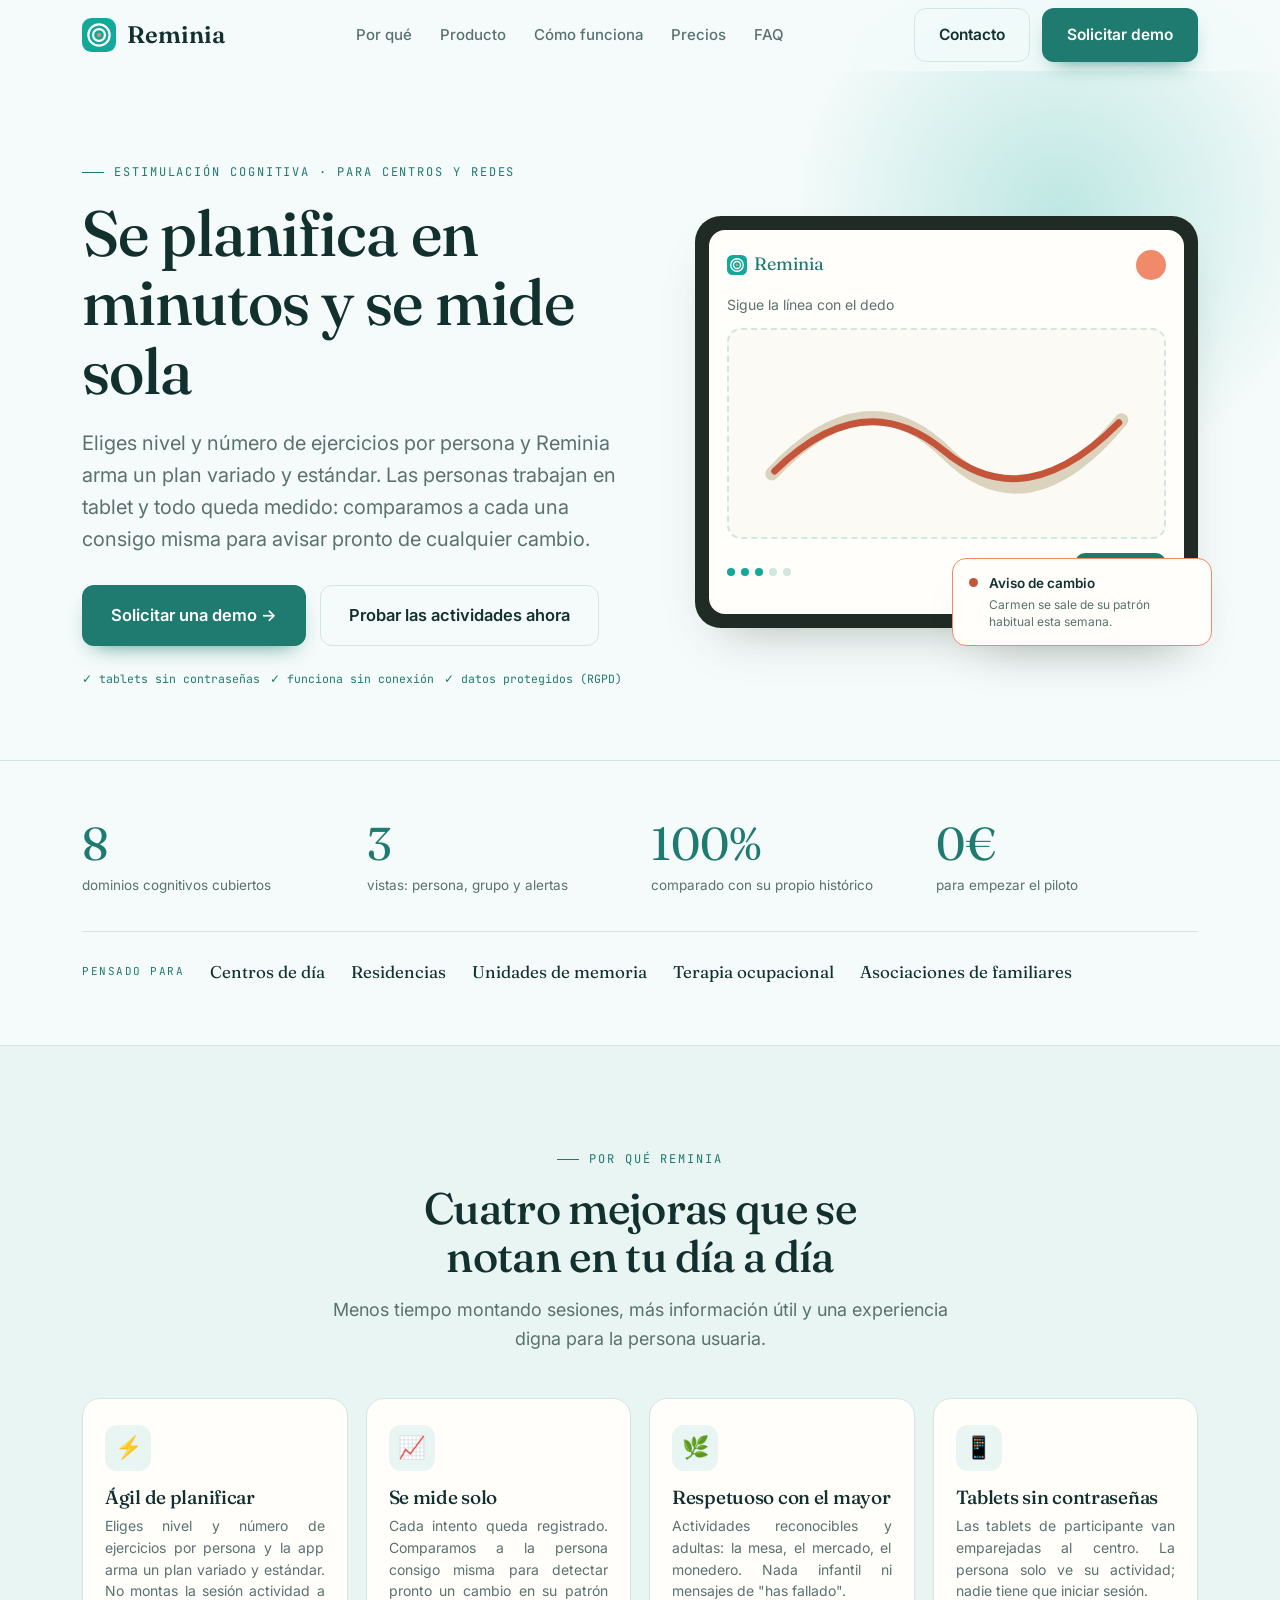
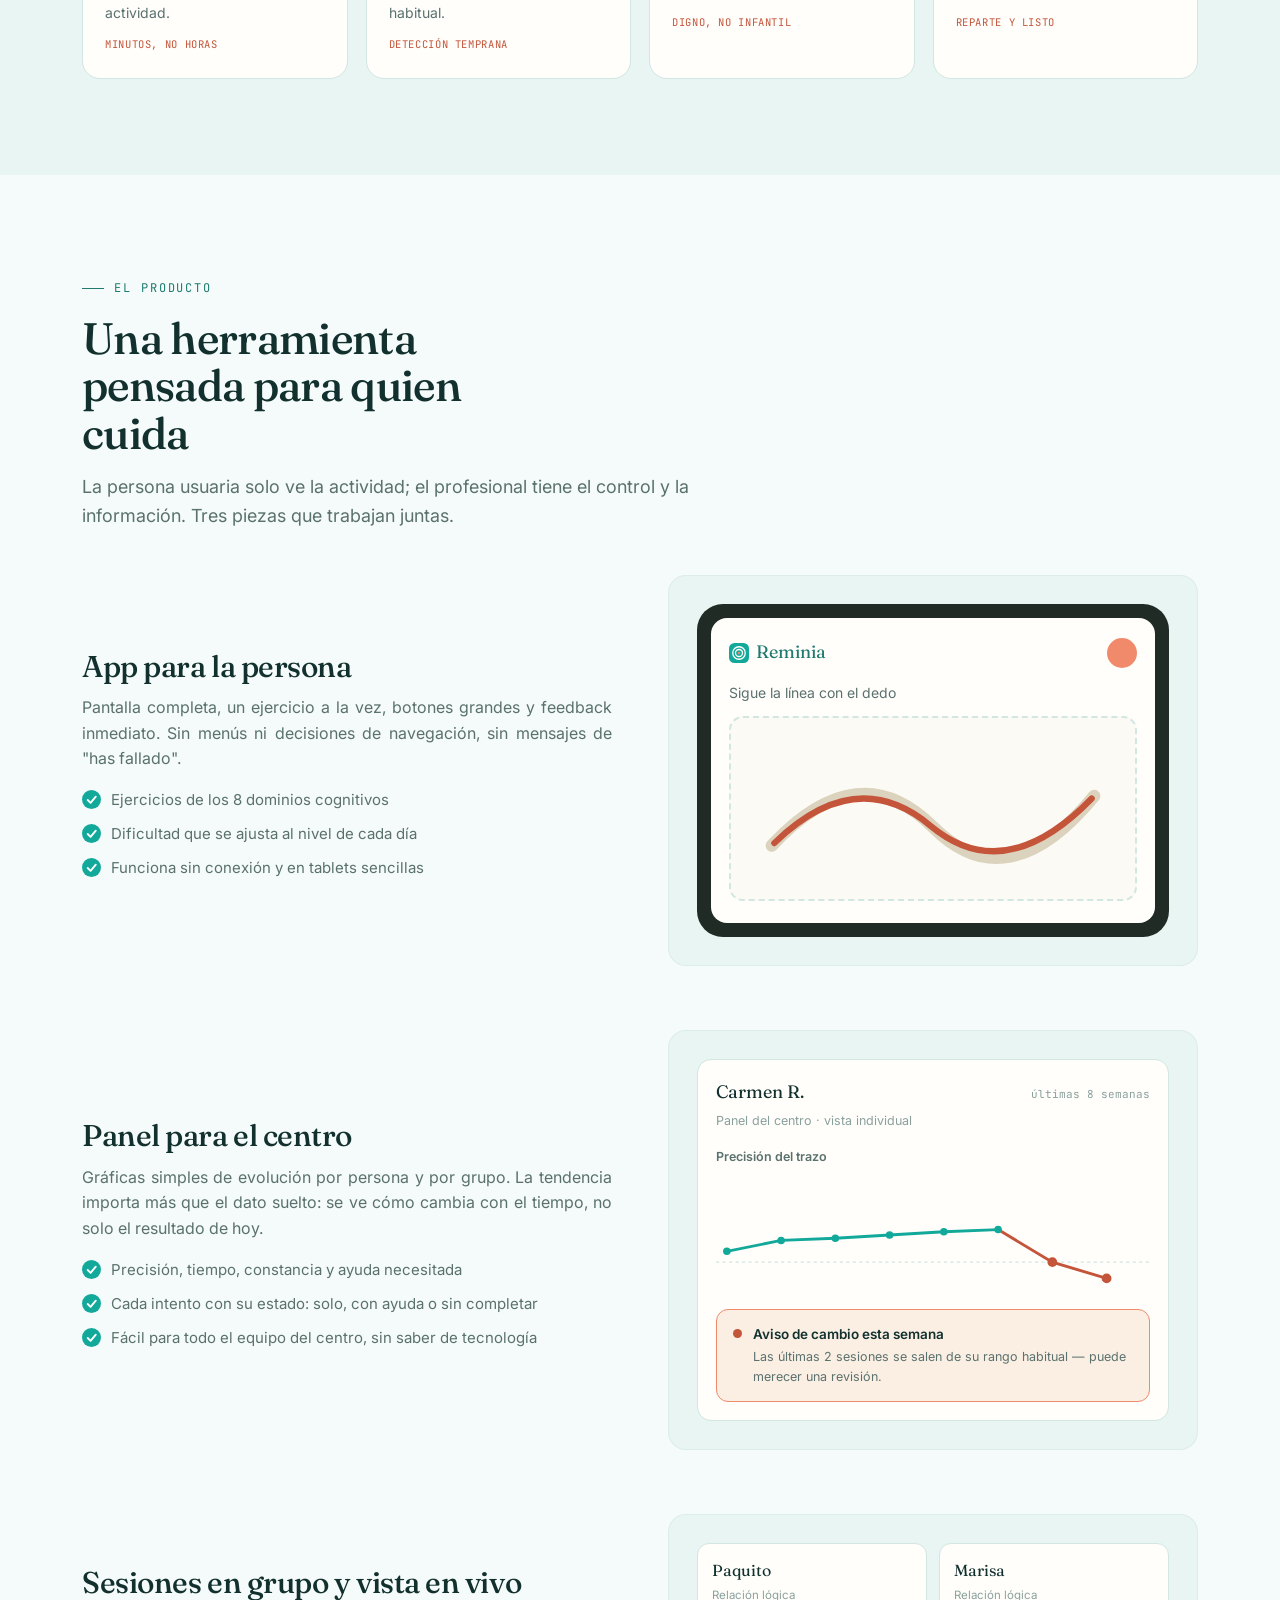
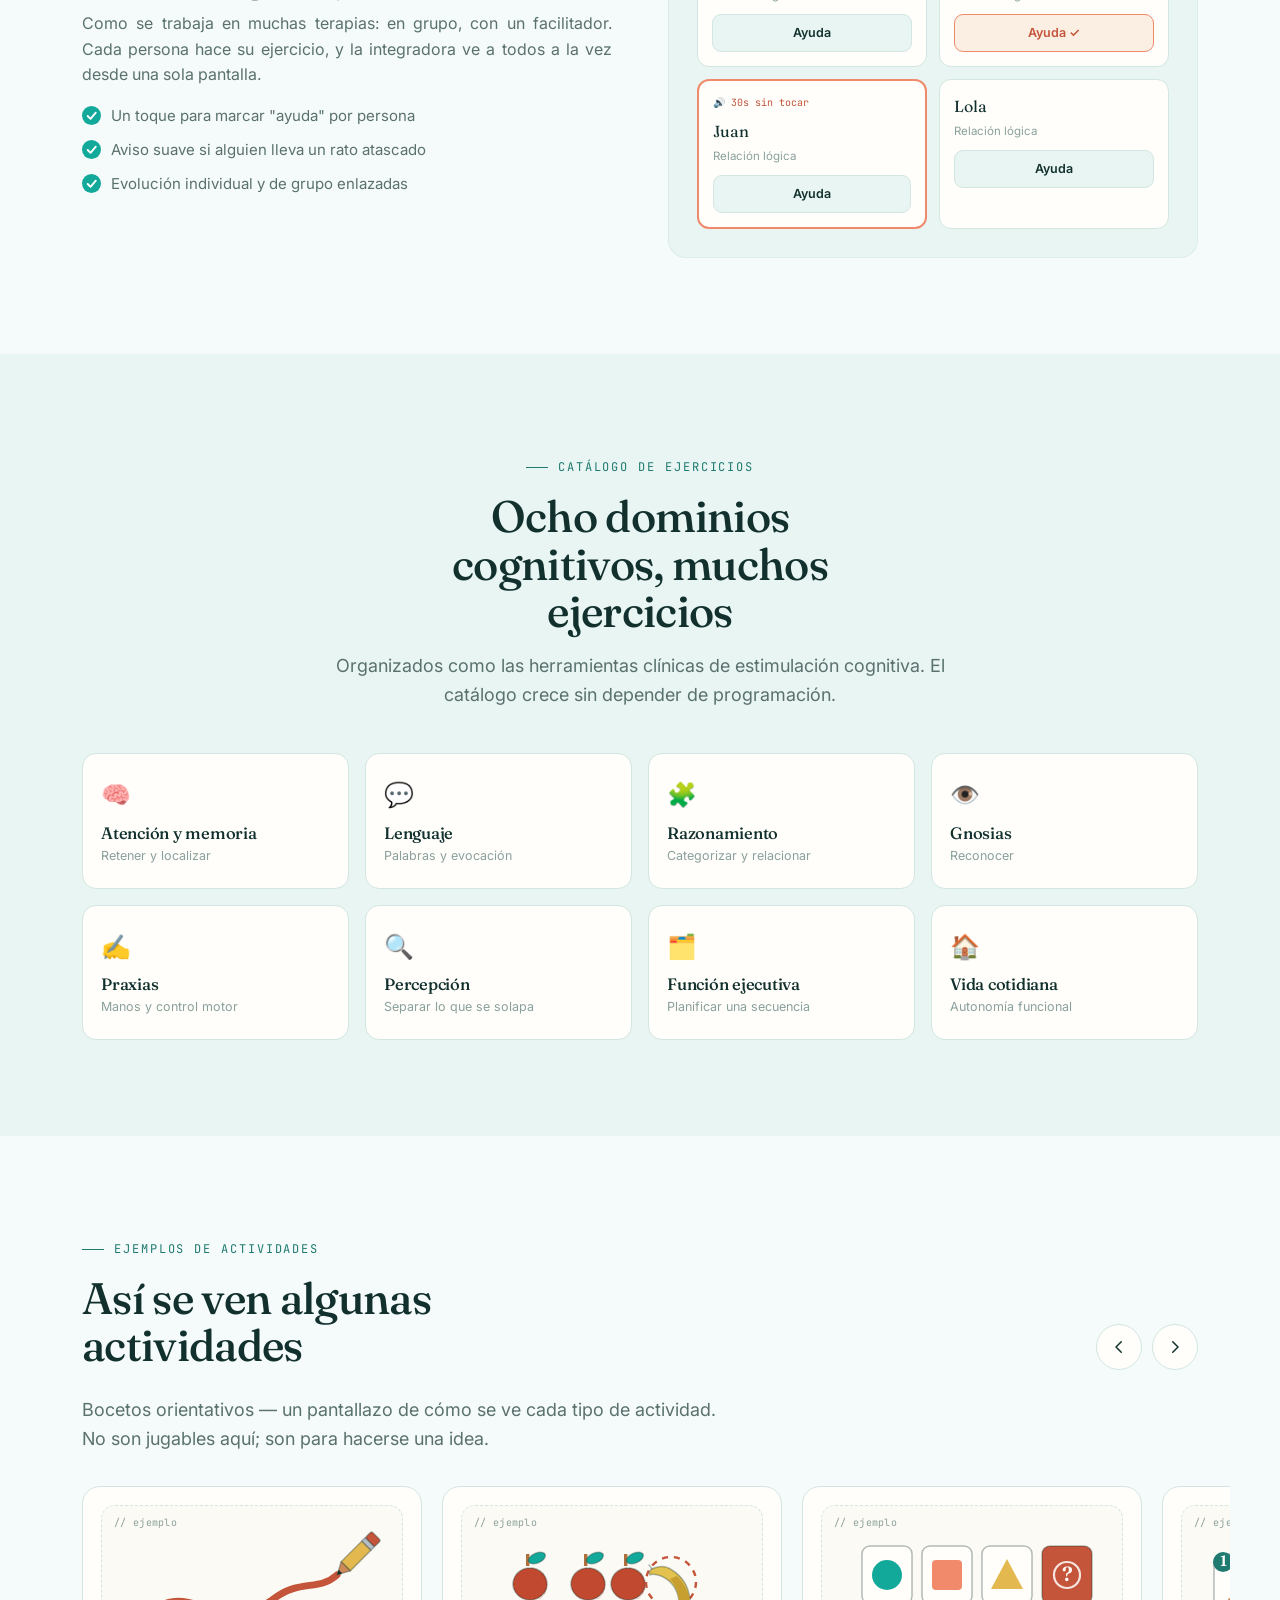
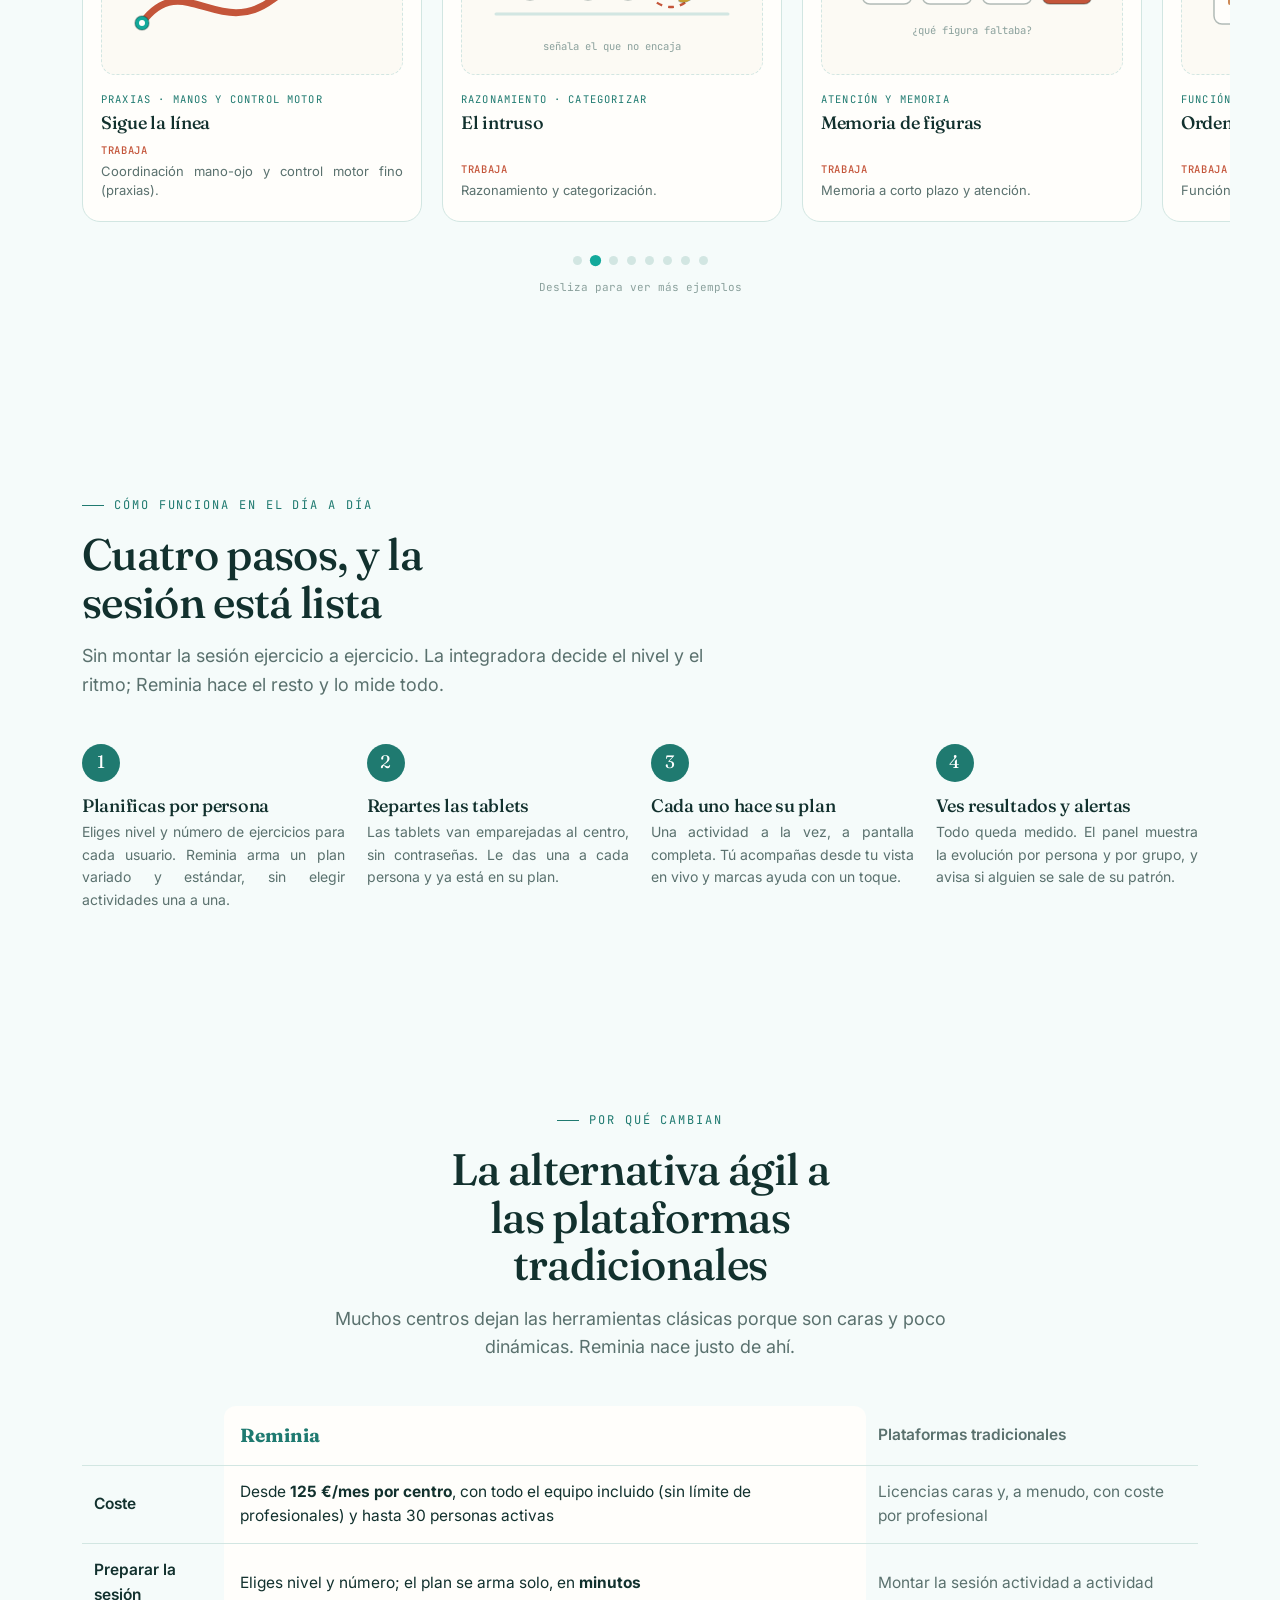
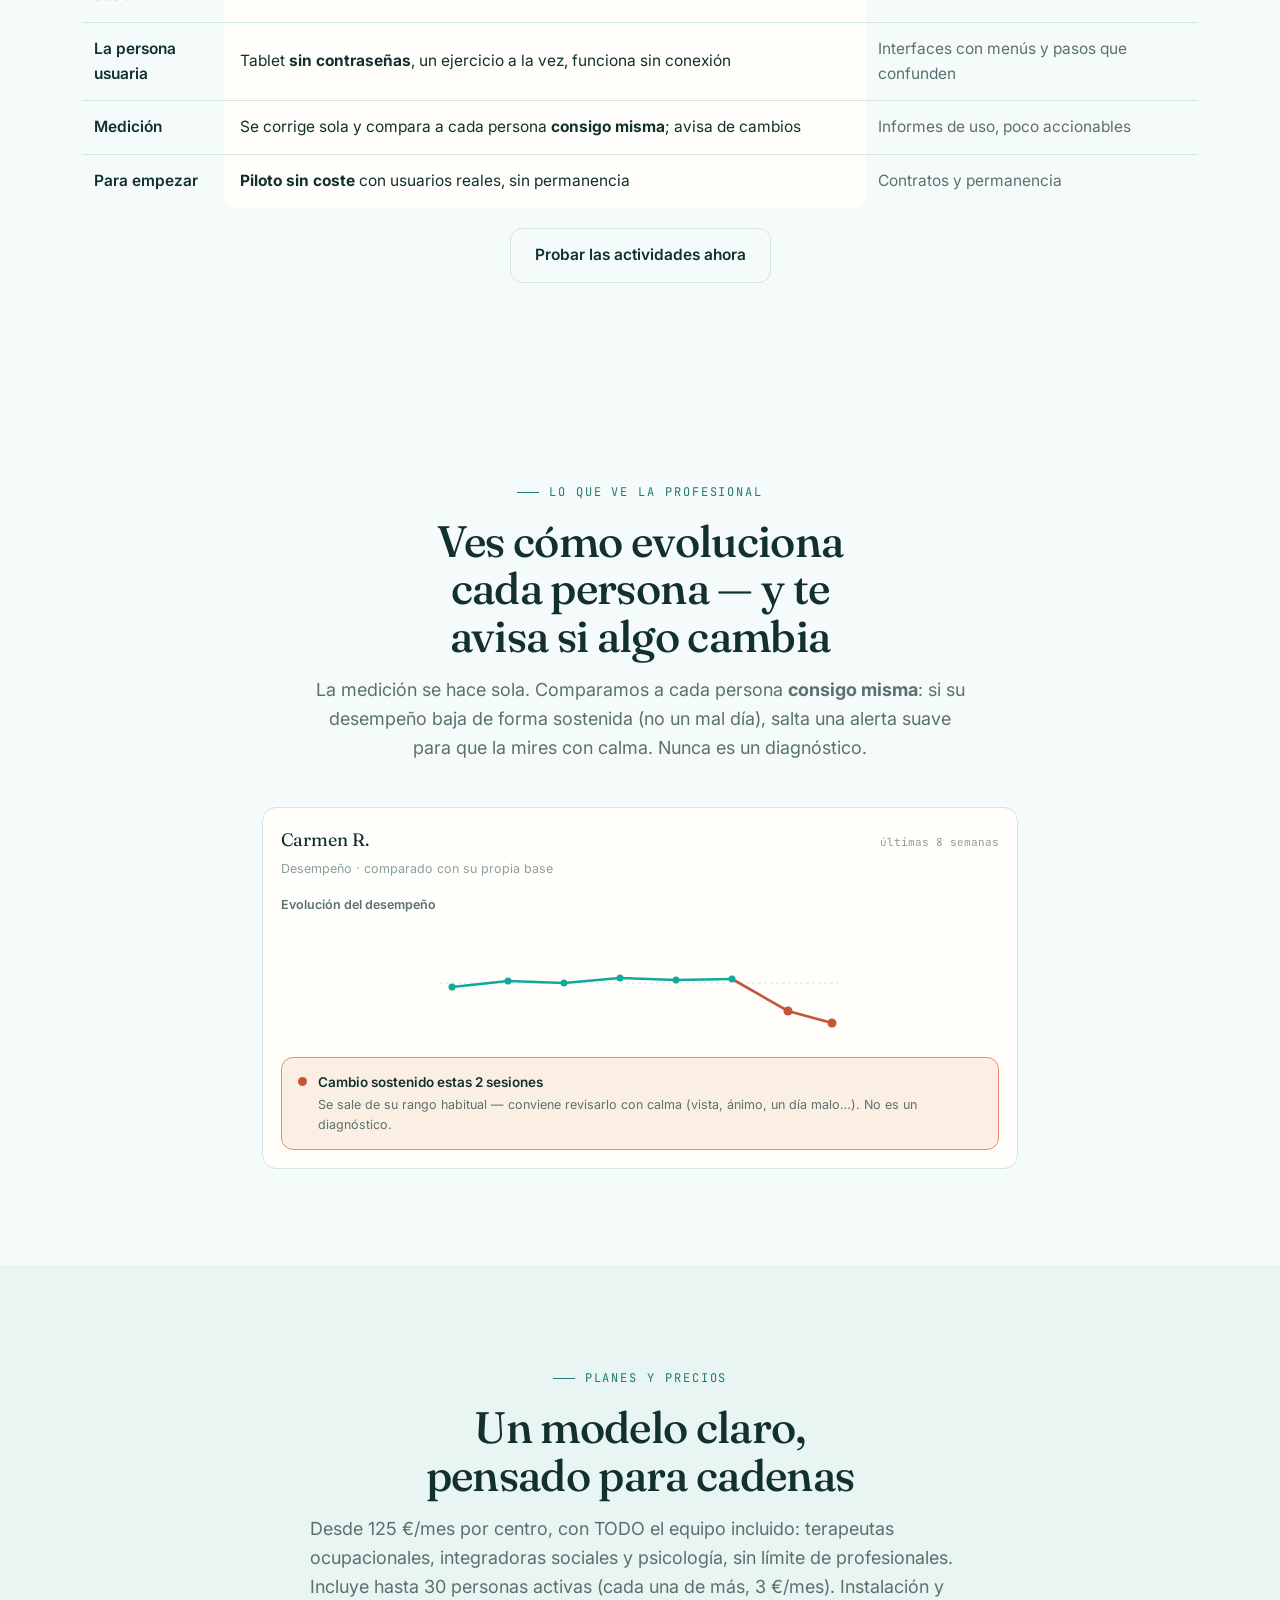
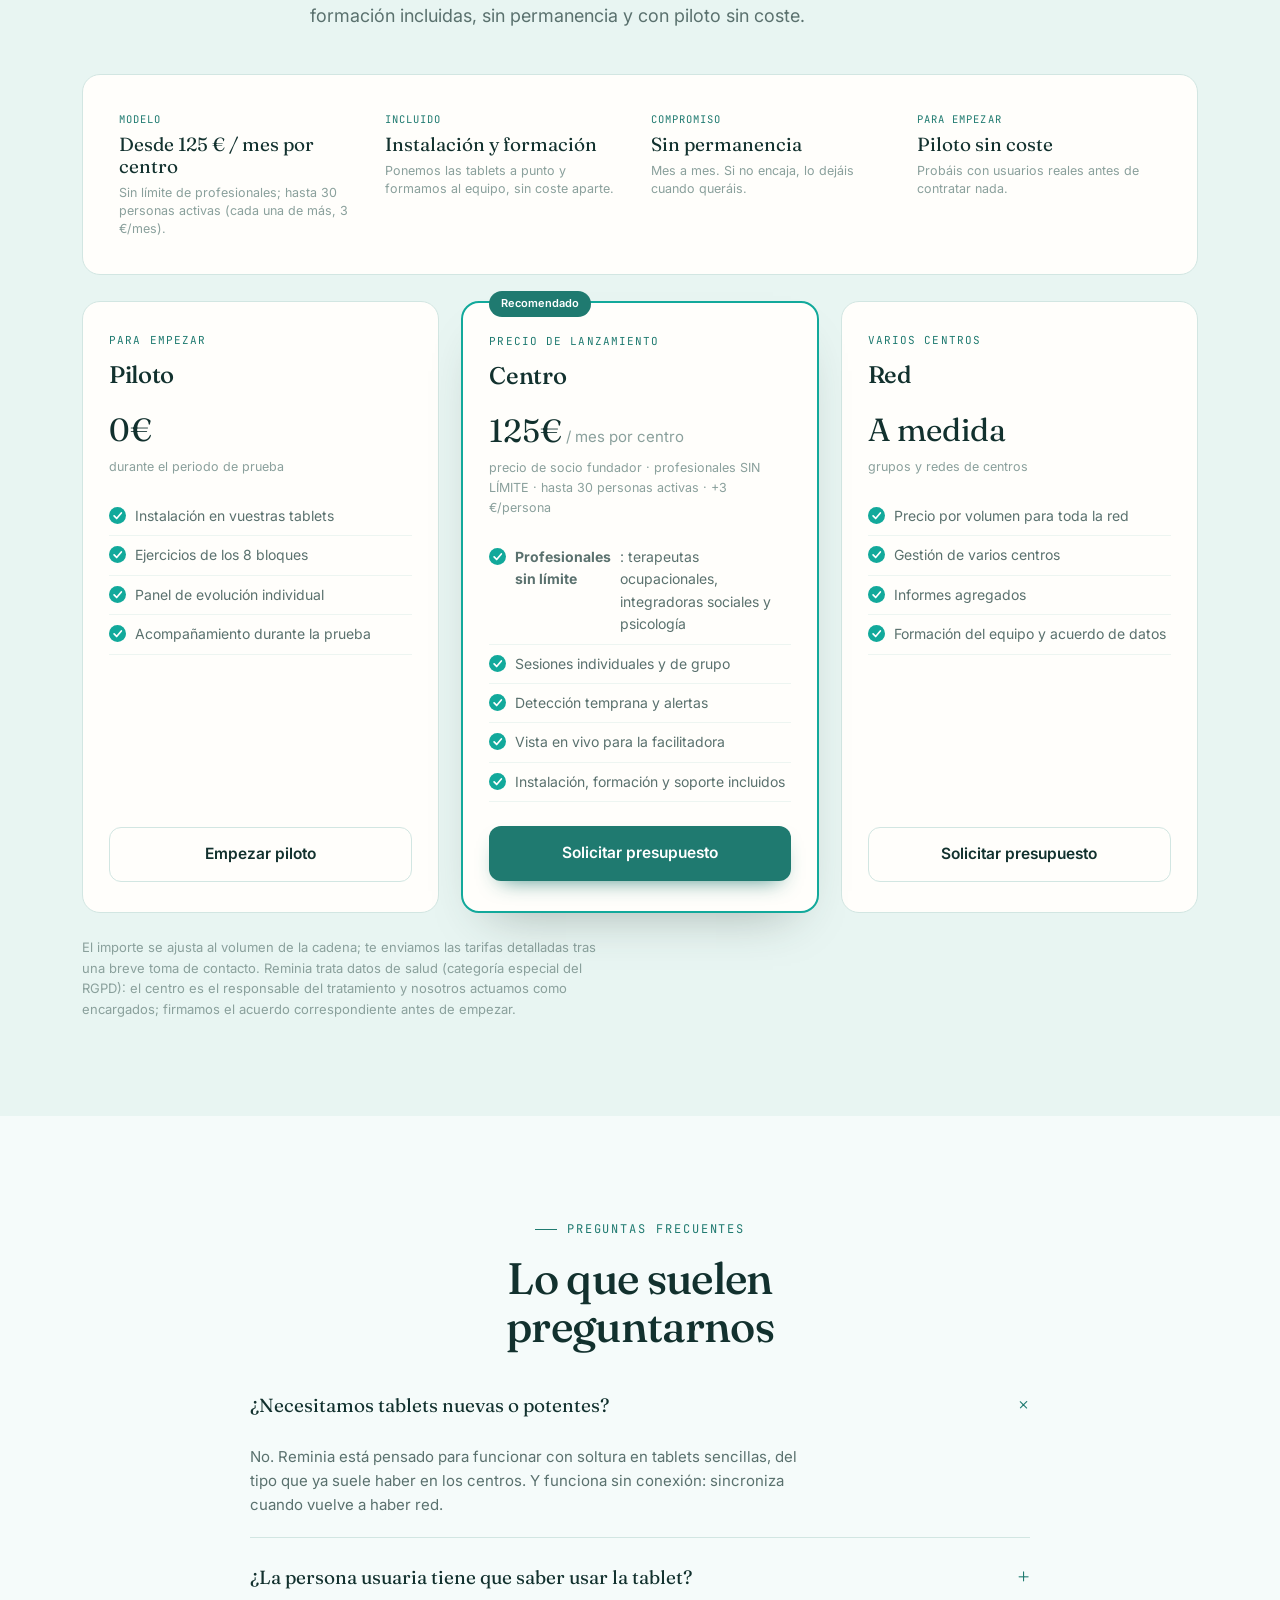
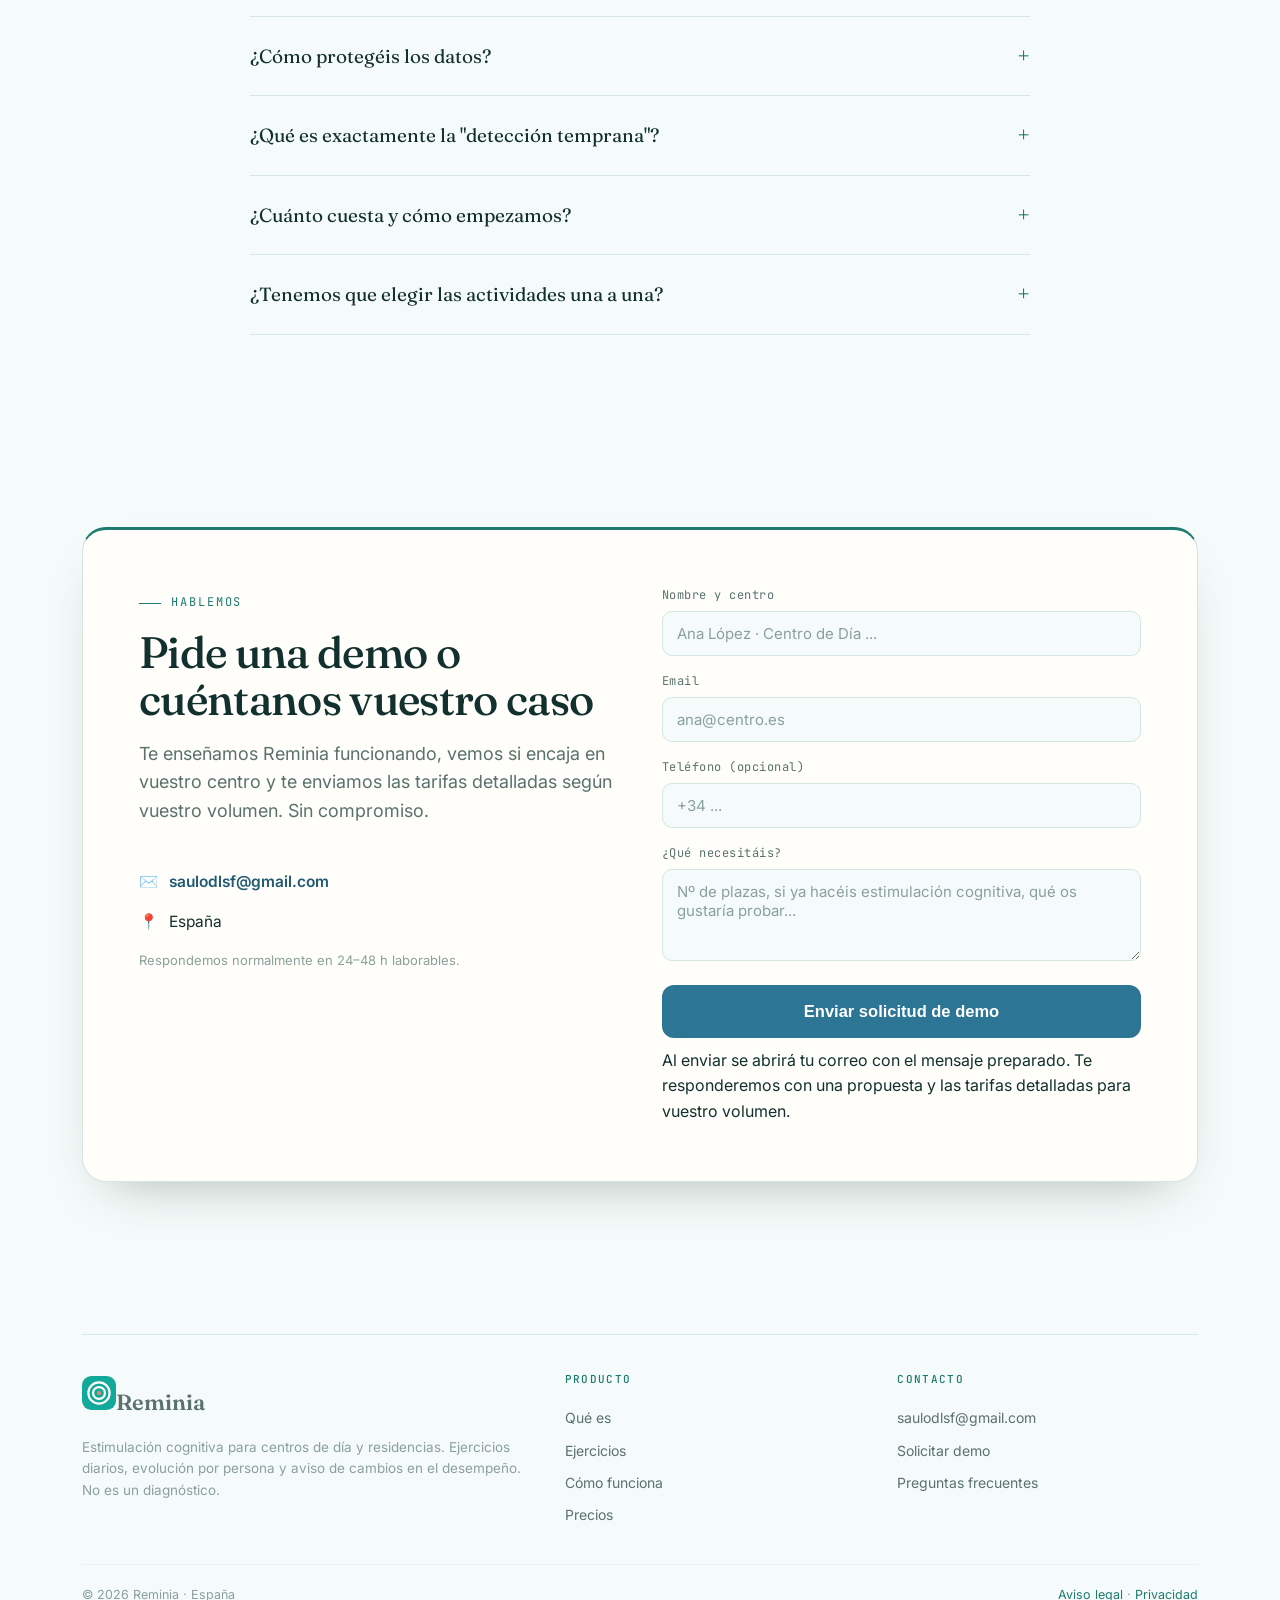
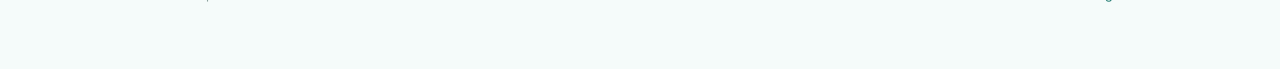
==== commit 5f5760c3: "Logo Reminia: anillos concentricos (sustituye el trazo) en todas las superficies Nuevo icono de marc" ====
--- a/apps/landing/index.html
+++ b/apps/landing/index.html
@@ -21,7 +21,7 @@
 <meta name="author" content="Reminia">
 <meta name="theme-color" content="#12A99B">
 <meta name="format-detection" content="telephone=no">
-<link rel="icon" href="data:image/svg+xml,<svg xmlns='http://www.w3.org/2000/svg' viewBox='0 0 40 40'><rect width='40' height='40' rx='11' fill='%2312A99B'/><path d='M7%2026%20C11%2014%2015%2030%2020%2022%20C24%2016%2027%2024%2033%2015' fill='none' stroke='%23FFFEFB' stroke-width='3' stroke-linecap='round'/><circle cx='33' cy='15' r='2.6' fill='%23E8A87C'/></svg>">
+<link rel="icon" href="data:image/svg+xml,<svg xmlns='http://www.w3.org/2000/svg' viewBox='0 0 40 40'><rect width='40' height='40' rx='11' fill='%2312A99B'/><circle cx='20' cy='20' r='12.5' fill='none' stroke='%23FFFEFB' stroke-width='2.6'/><circle cx='20' cy='20' r='7' fill='none' stroke='%23FFFEFB' stroke-width='2.6'/><circle cx='20' cy='20' r='2.4' fill='%23F08A6B'/></svg>">
 <link rel="preconnect" href="https://fonts.googleapis.com">
 <link rel="preconnect" href="https://fonts.gstatic.com" crossorigin>
 <link href="https://fonts.googleapis.com/css2?family=Fraunces:opsz,wght@9..144,400;9..144,500;9..144,600;9..144,700&family=Inter:wght@400;500;600;700&family=JetBrains+Mono:wght@400;500&display=swap" rel="stylesheet">
@@ -397,8 +397,8 @@
 <svg width="0" height="0" style="position:absolute" aria-hidden="true">
   <symbol id="logoMark" viewBox="0 0 40 40">
     <rect width="40" height="40" rx="11" fill="#12A99B"/>
-    <path d="M7 26 C11 14 15 30 20 22 C24 16 27 24 33 15" fill="none" stroke="#FFFEFB" stroke-width="3" stroke-linecap="round"/>
-    <circle cx="33" cy="15" r="2.6" fill="#F08A6B"/>
+    <circle cx="20" cy="20" r="12.5" fill="none" stroke="#FFFEFB" stroke-width="2.6"/><circle cx="20" cy="20" r="7" fill="none" stroke="#FFFEFB" stroke-width="2.6"/>
+    <circle cx="20" cy="20" r="2.4" fill="#F08A6B"/>
   </symbol>
   <symbol id="check" viewBox="0 0 20 20">
     <circle cx="10" cy="10" r="10" fill="#12A99B"/>
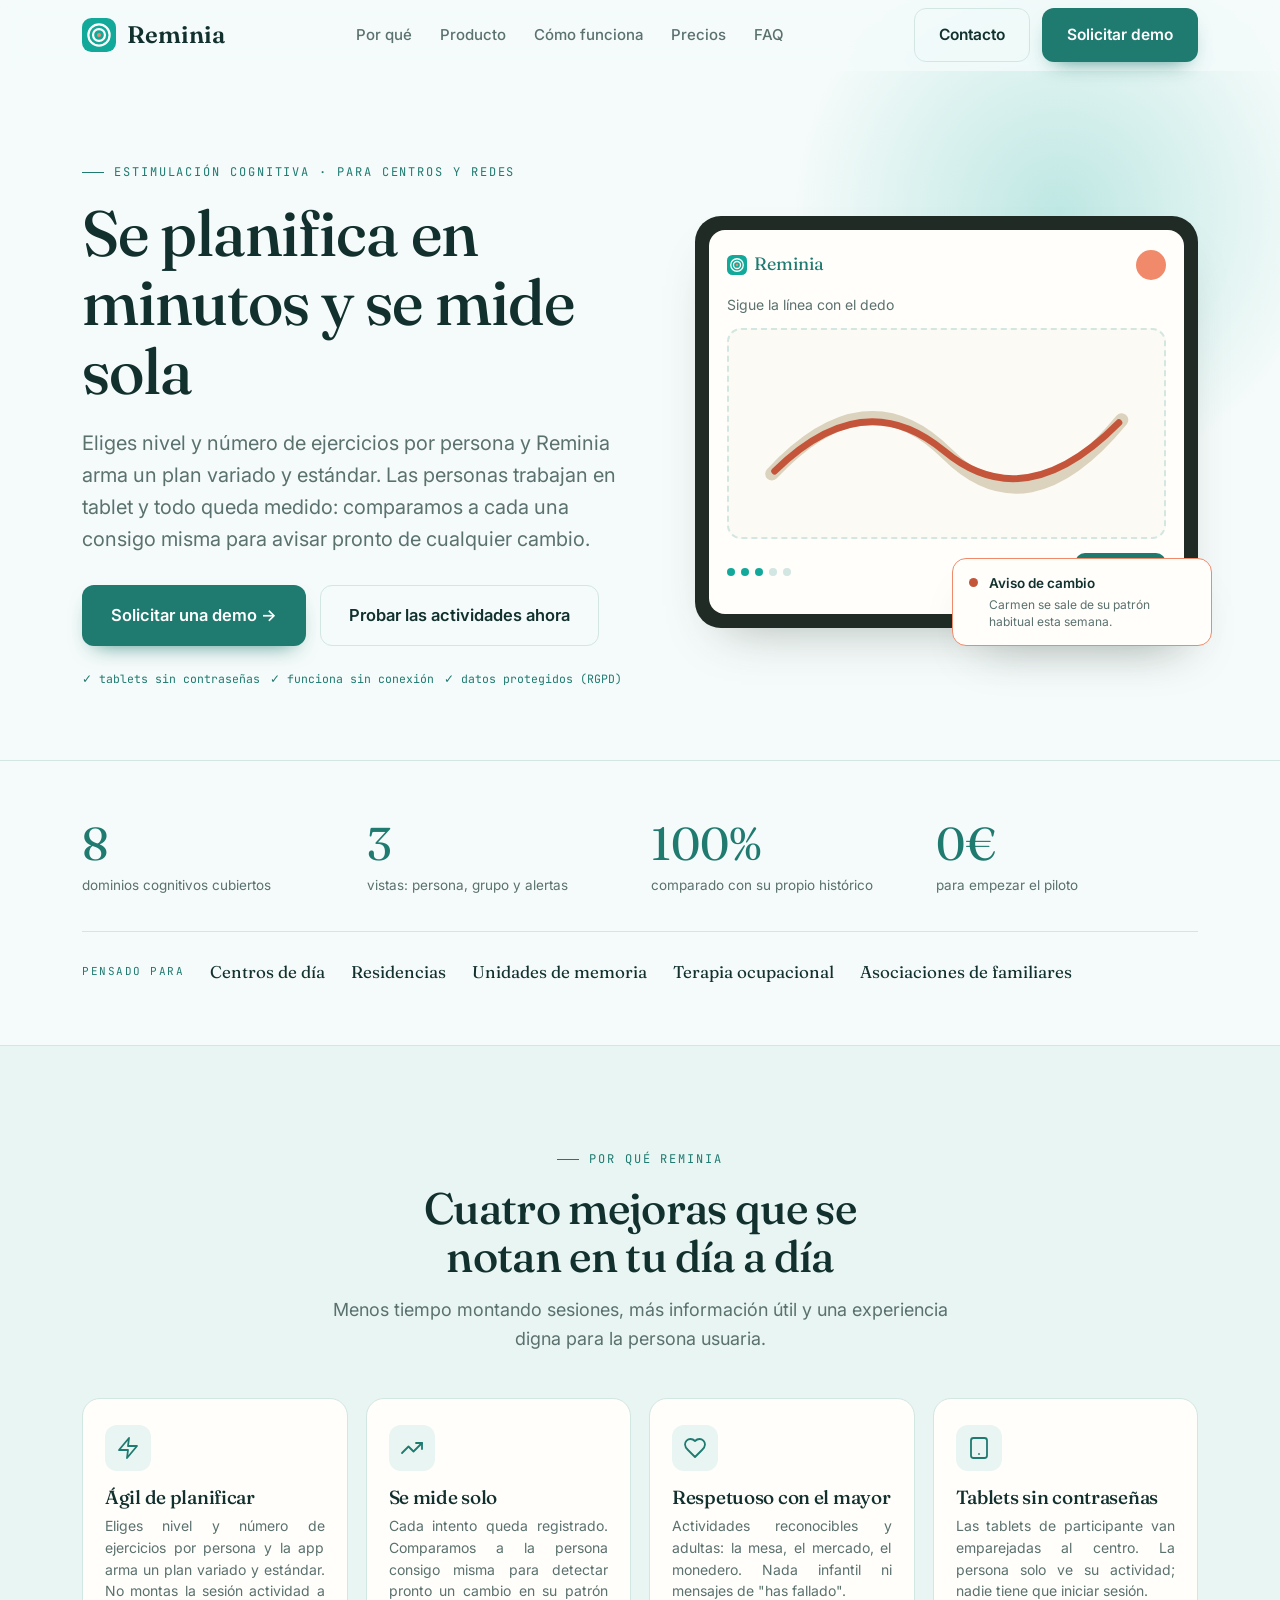
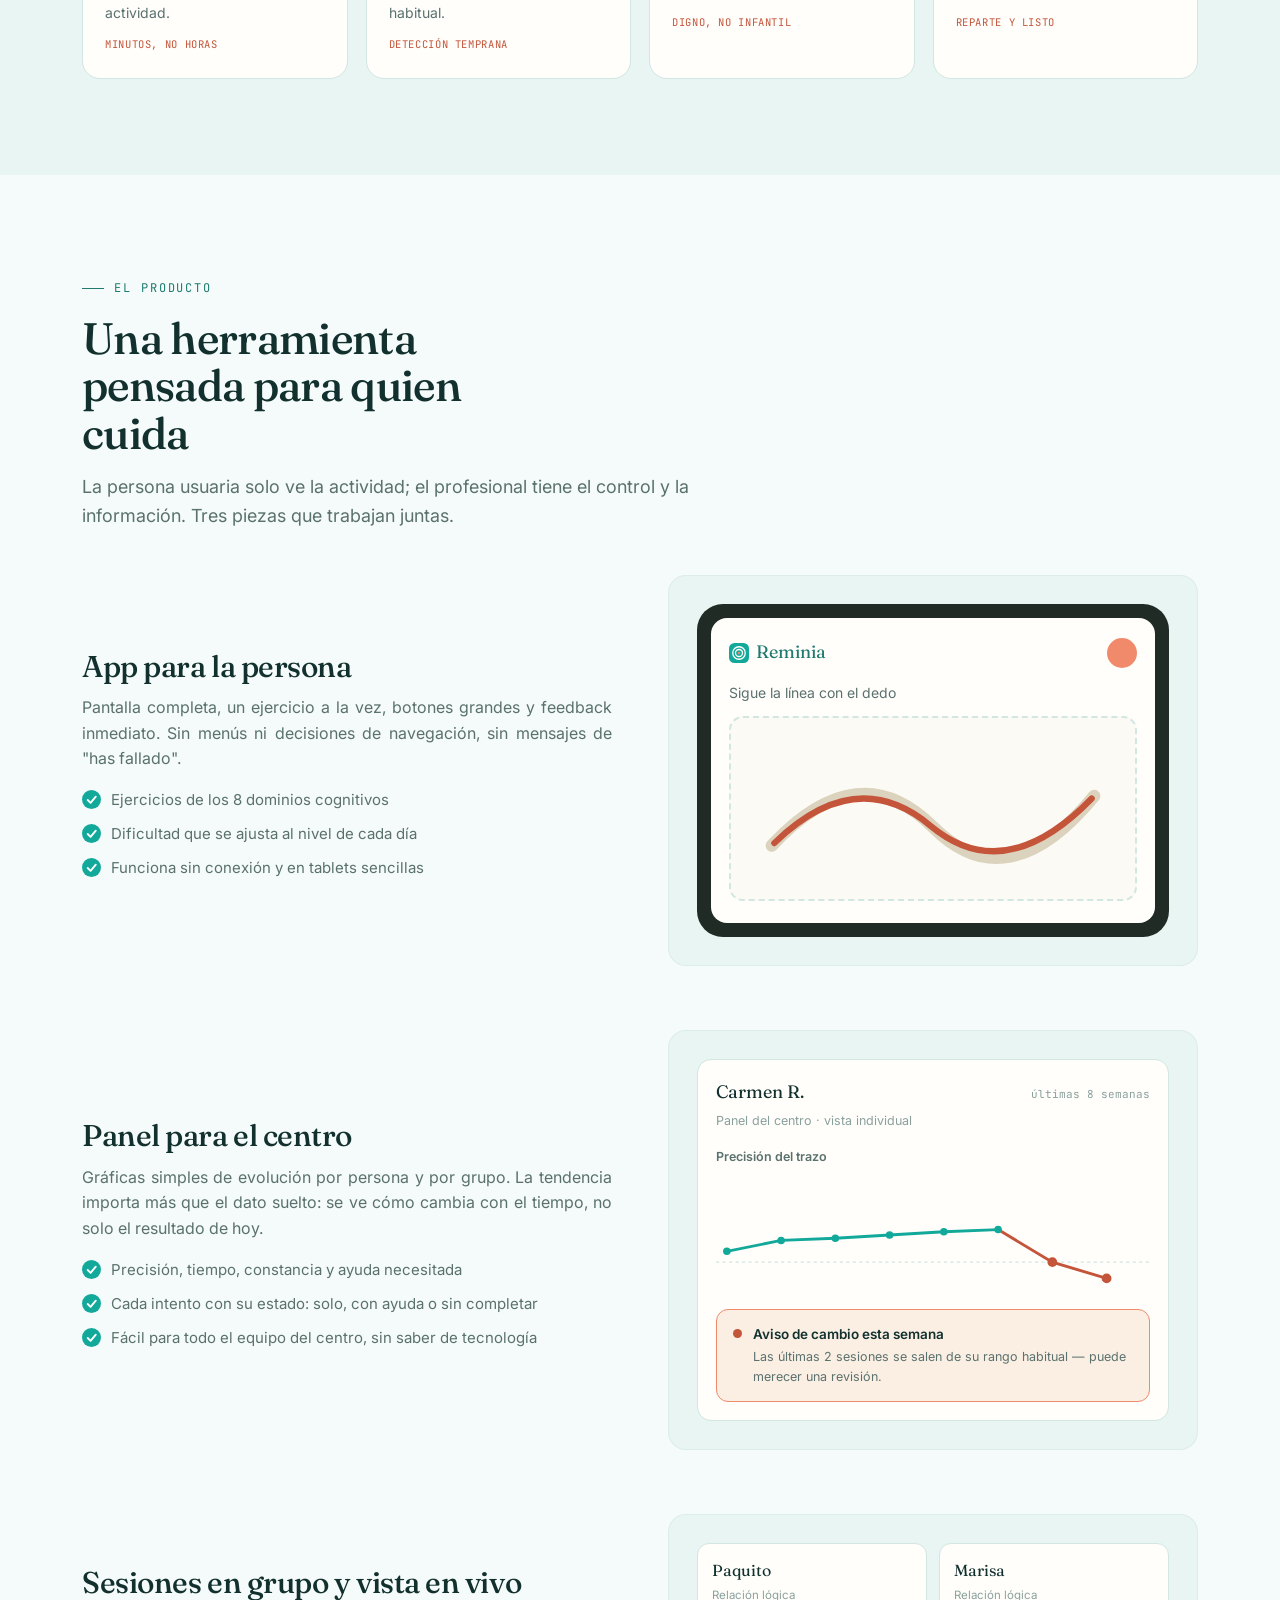
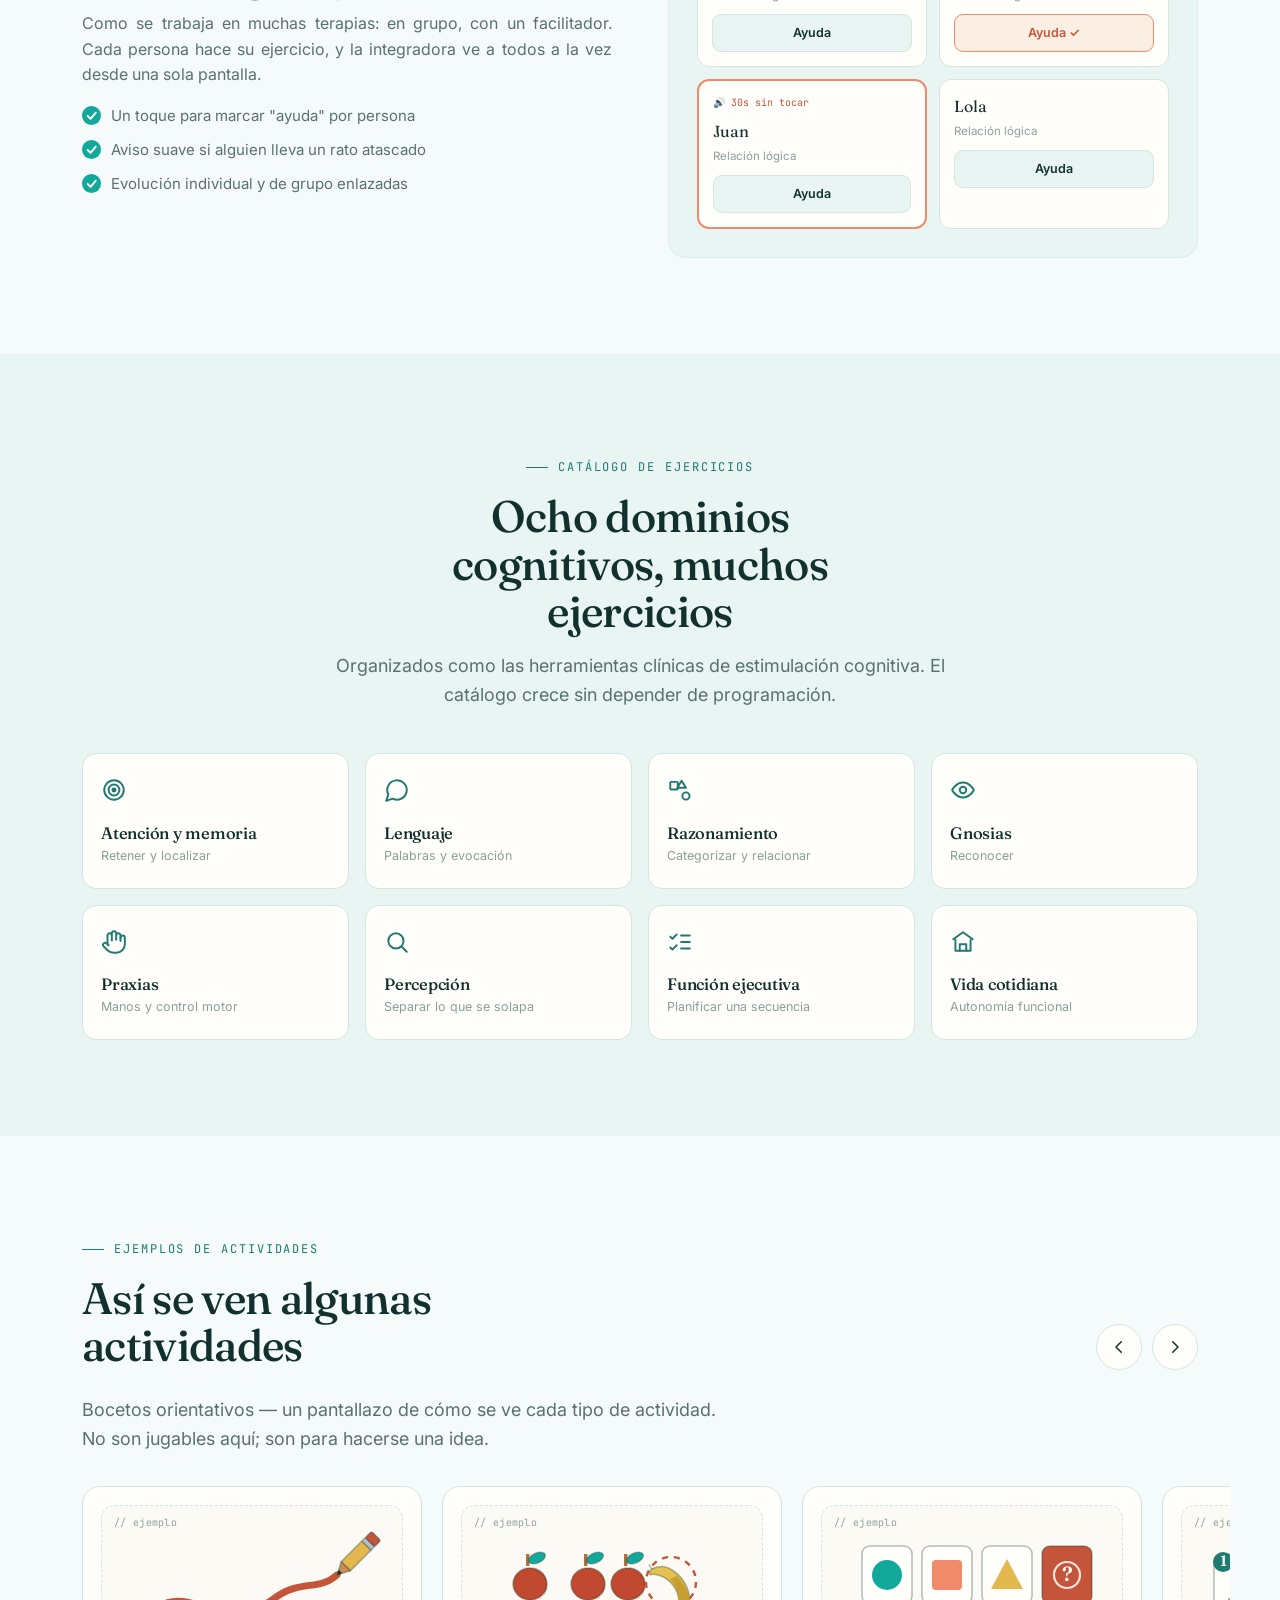
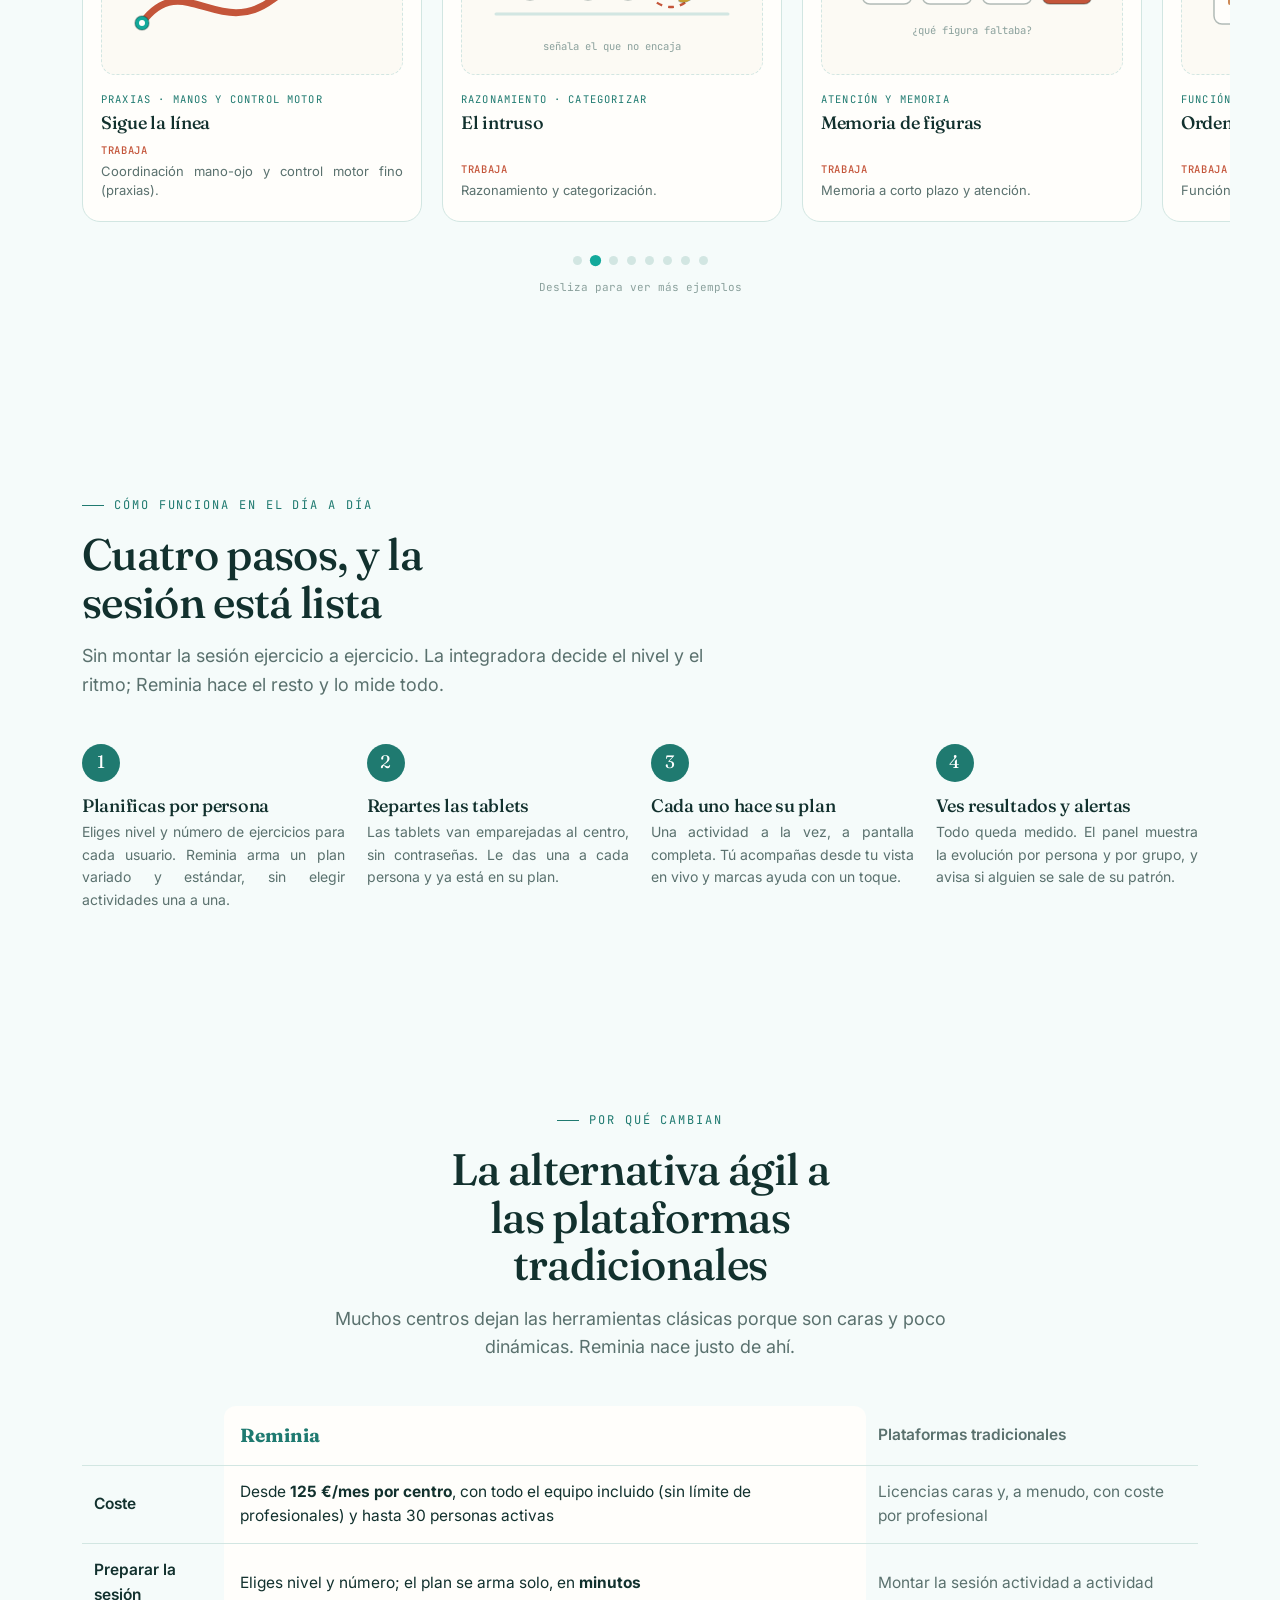
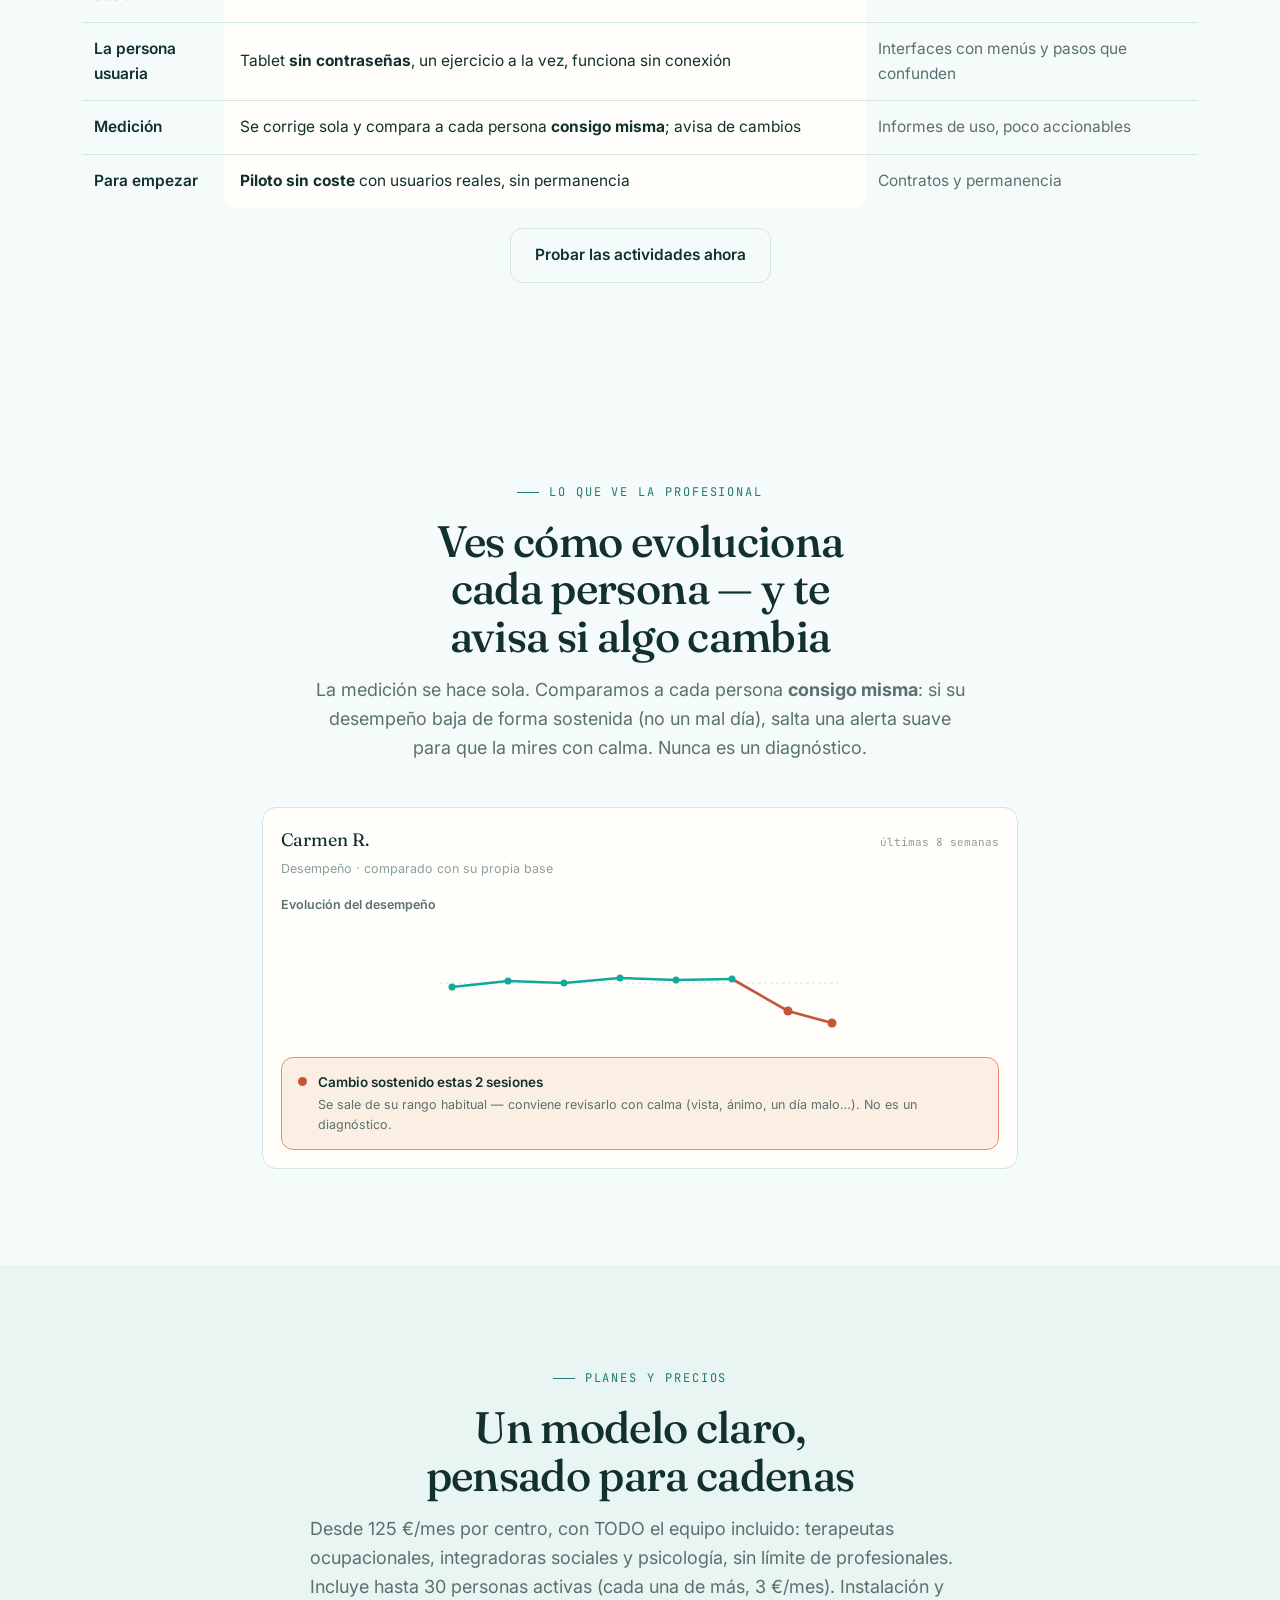
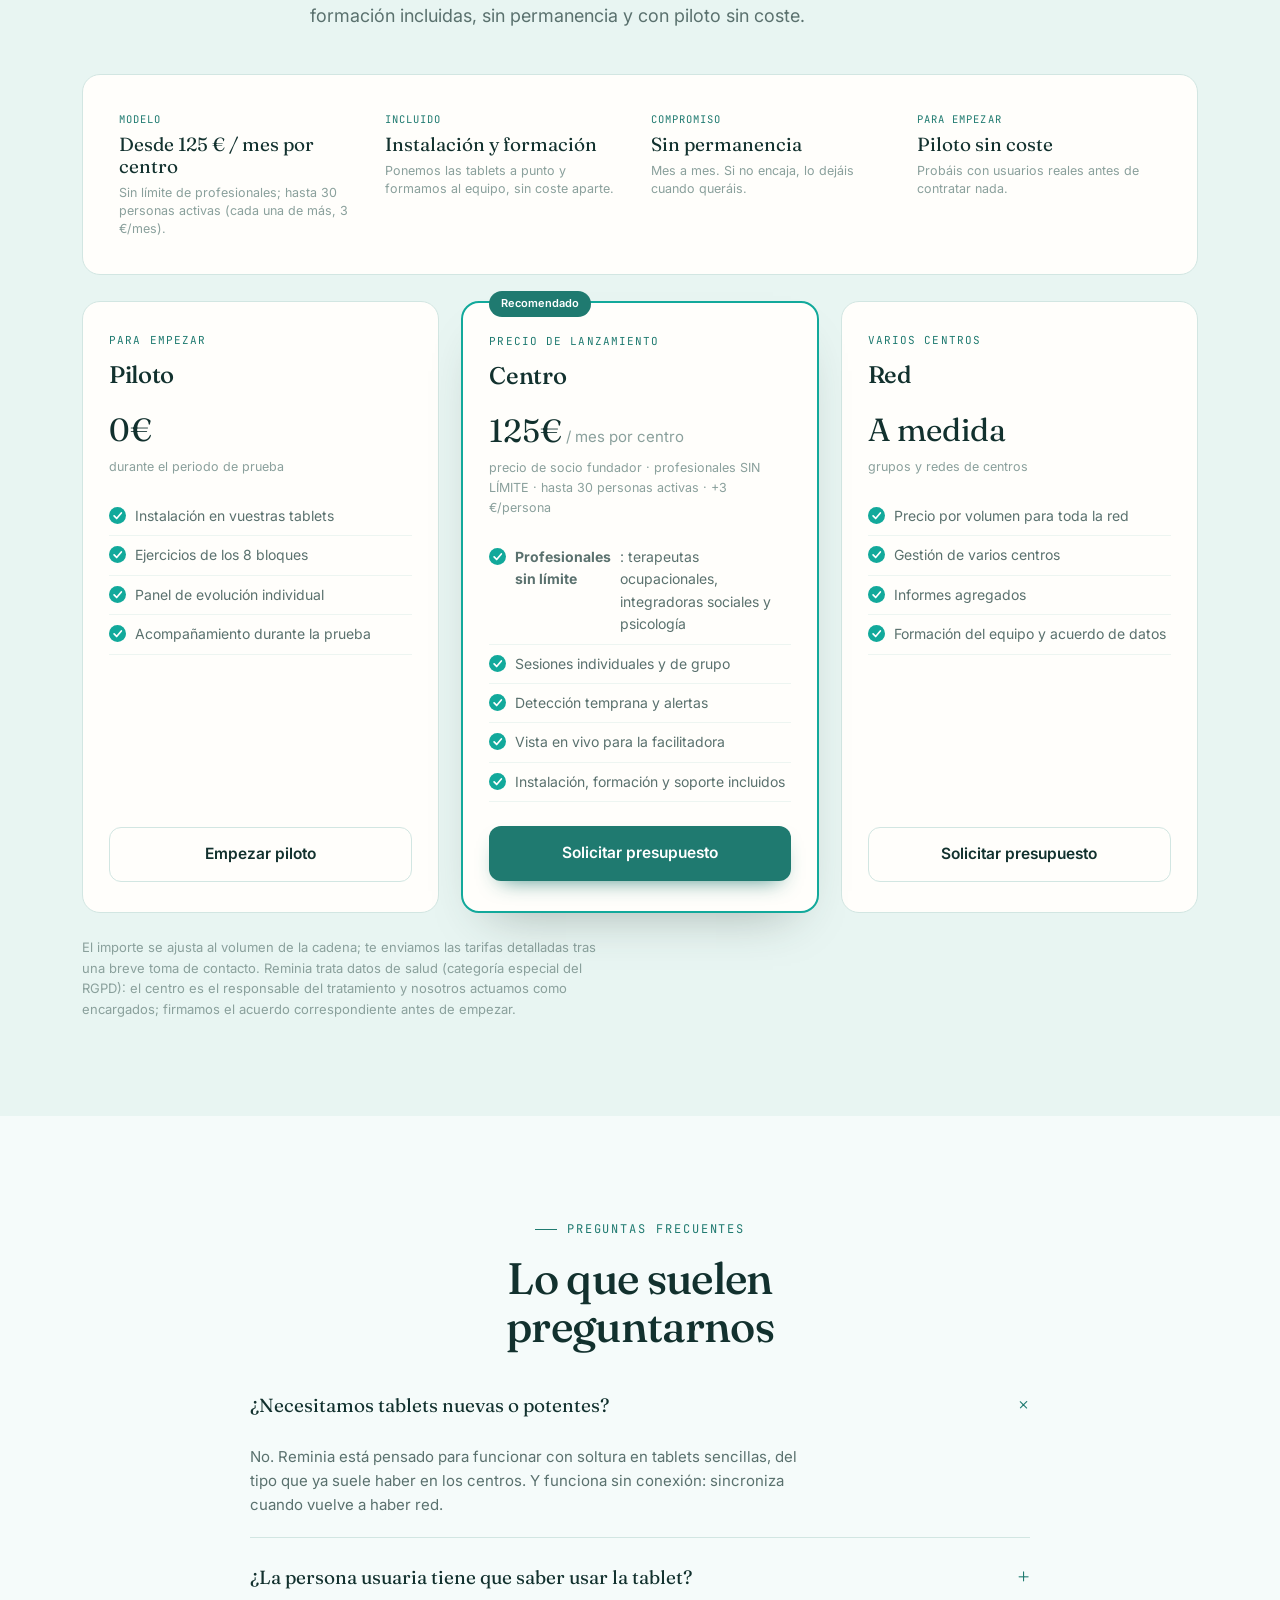
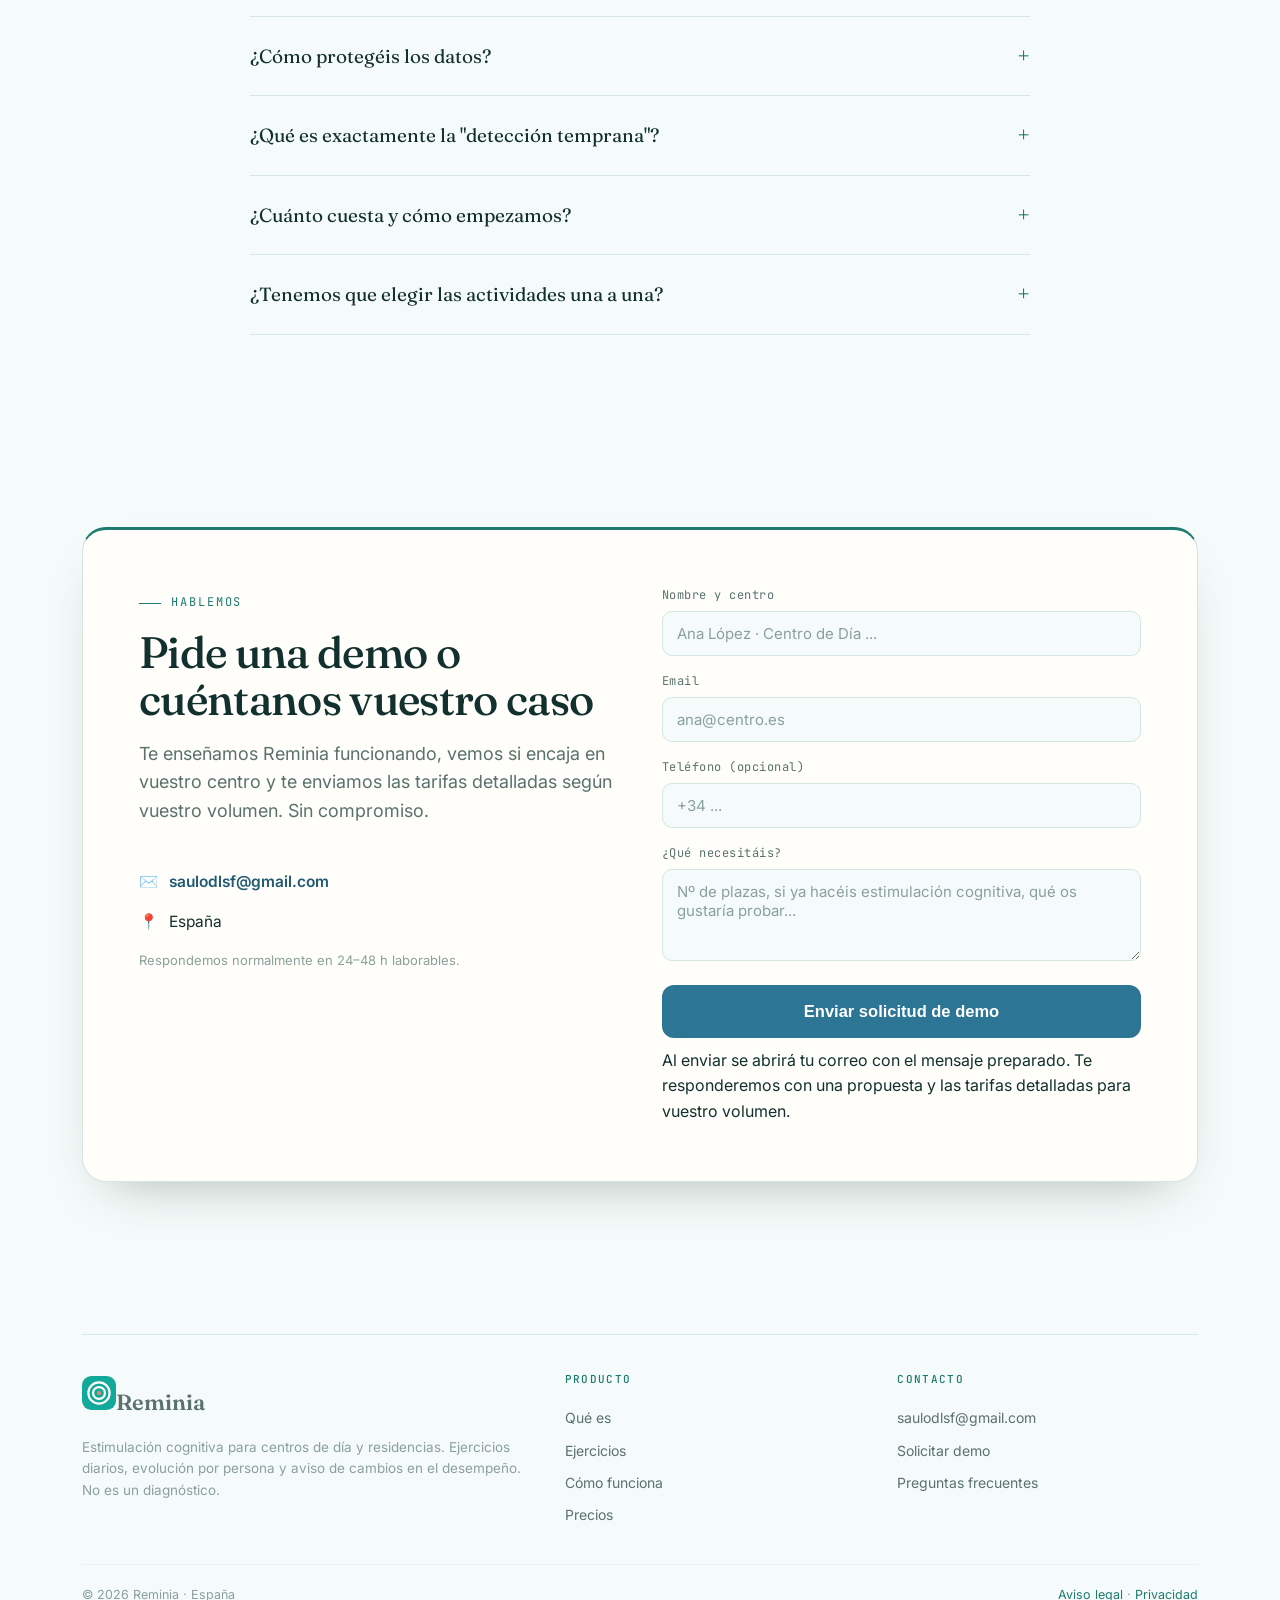
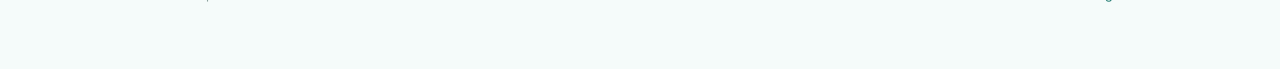
==== commit 4fd83004: "Landing: emojis -> iconos de linea (marca teal), aspecto mas premium Sustituye los emojis de las 4 t" ====
--- a/apps/landing/index.html
+++ b/apps/landing/index.html
@@ -5,13 +5,13 @@
 <meta name="viewport" content="width=device-width, initial-scale=1.0">
 <title>Reminia — Estimulación cognitiva para centros de día y residencias</title>
 <meta name="description" content="Reminia digitaliza la estimulación cognitiva en tablet para centros de día y residencias: planificas nivel y número por persona en minutos, todo se mide solo y avisa pronto de cambios en el desempeño. No es un diagnóstico ni un producto sanitario. Tablets sin contraseñas. Solicita una demo.">
-<link rel="canonical" href="https://sausf93.github.io/Trazo/">
+<link rel="canonical" href="https://sausf93.github.io/Reminia/">
 <!-- Open Graph -->
 <meta property="og:title" content="Reminia — Estimulación cognitiva para centros de día y residencias">
 <meta property="og:description" content="Reminia digitaliza la estimulación cognitiva en tablet: ejercicios adaptados a cada persona, panel de evolución individual y de grupo, y aviso temprano de cambios en el desempeño. No es un diagnóstico ni un producto sanitario.">
 <meta property="og:type" content="website">
 <meta property="og:locale" content="es_ES">
-<meta property="og:url" content="https://sausf93.github.io/Trazo/">
+<meta property="og:url" content="https://sausf93.github.io/Reminia/">
 <meta property="og:site_name" content="Reminia">
 <!-- Twitter Card -->
 <meta name="twitter:card" content="summary">
@@ -351,22 +351,22 @@
   "@graph": [
     {
       "@type": "Organization",
-      "@id": "https://sausf93.github.io/Trazo/#organizacion",
+      "@id": "https://sausf93.github.io/Reminia/#organizacion",
       "name": "Reminia",
-      "url": "https://sausf93.github.io/Trazo/",
+      "url": "https://sausf93.github.io/Reminia/",
       "email": "saulodlsf@gmail.com",
       "description": "Estimulación cognitiva digital en tablet para centros de día, residencias y unidades de memoria.",
       "areaServed": "ES"
     },
     {
       "@type": "SoftwareApplication",
-      "@id": "https://sausf93.github.io/Trazo/#app",
+      "@id": "https://sausf93.github.io/Reminia/#app",
       "name": "Reminia",
       "applicationCategory": "HealthApplication",
       "operatingSystem": "Android, Web",
       "inLanguage": "es",
       "description": "Reminia digitaliza la estimulación cognitiva en tablet: planificas nivel y número de ejercicios por persona en minutos, todo se mide solo comparando a cada persona con su propio histórico y avisa pronto de cambios en el desempeño. No es un diagnóstico ni un producto sanitario.",
-      "publisher": { "@id": "https://sausf93.github.io/Trazo/#organizacion" },
+      "publisher": { "@id": "https://sausf93.github.io/Reminia/#organizacion" },
       "offers": {
         "@type": "Offer",
         "price": "125",
@@ -376,7 +376,7 @@
     },
     {
       "@type": "FAQPage",
-      "@id": "https://sausf93.github.io/Trazo/#faq",
+      "@id": "https://sausf93.github.io/Reminia/#faq",
       "mainEntity": [
         { "@type": "Question", "name": "¿Necesitamos tablets nuevas o potentes?", "acceptedAnswer": { "@type": "Answer", "text": "No. Reminia está pensado para funcionar con soltura en tablets sencillas, del tipo que ya suele haber en los centros. Y funciona sin conexión: sincroniza cuando vuelve a haber red." } },
         { "@type": "Question", "name": "¿La persona usuaria tiene que saber usar la tablet?", "acceptedAnswer": { "@type": "Answer", "text": "No. Solo ve la actividad, a pantalla completa, sin menús ni botones de navegación. Toda la parte de control la lleva la persona que acompaña, desde su propio control." } },
@@ -508,25 +508,25 @@
   <div class="wrap">
     <div class="why">
       <div class="why-card">
-        <div class="wi" aria-hidden="true">⚡</div>
+        <div class="wi" aria-hidden="true"><svg viewBox="0 0 24 24" width="24" height="24" fill="none" stroke="#1F7A70" stroke-width="1.8" stroke-linecap="round" stroke-linejoin="round" aria-hidden="true"><polygon points="13 2 3 14 12 14 11 22 21 10 12 10 13 2"/></svg></div>
         <h3>Ágil de planificar</h3>
         <p>Eliges nivel y número de ejercicios por persona y la app arma un plan variado y estándar. No montas la sesión actividad a actividad.</p>
         <span class="vs">Minutos, no horas</span>
       </div>
       <div class="why-card">
-        <div class="wi" aria-hidden="true">📈</div>
+        <div class="wi" aria-hidden="true"><svg viewBox="0 0 24 24" width="24" height="24" fill="none" stroke="#1F7A70" stroke-width="1.8" stroke-linecap="round" stroke-linejoin="round" aria-hidden="true"><polyline points="22 7 13.5 15.5 8.5 10.5 2 17"/><polyline points="16 7 22 7 22 13"/></svg></div>
         <h3>Se mide solo</h3>
         <p>Cada intento queda registrado. Comparamos a la persona consigo misma para detectar pronto un cambio en su patrón habitual.</p>
         <span class="vs">Detección temprana</span>
       </div>
       <div class="why-card">
-        <div class="wi" aria-hidden="true">🌿</div>
+        <div class="wi" aria-hidden="true"><svg viewBox="0 0 24 24" width="24" height="24" fill="none" stroke="#1F7A70" stroke-width="1.8" stroke-linecap="round" stroke-linejoin="round" aria-hidden="true"><path d="M19 14c1.49-1.46 3-3.21 3-5.5A5.5 5.5 0 0 0 16.5 3c-1.76 0-3 .5-4.5 2-1.5-1.5-2.74-2-4.5-2A5.5 5.5 0 0 0 2 8.5c0 2.3 1.5 4.05 3 5.5l7 7Z"/></svg></div>
         <h3>Respetuoso con el mayor</h3>
         <p>Actividades reconocibles y adultas: la mesa, el mercado, el monedero. Nada infantil ni mensajes de "has fallado".</p>
         <span class="vs">Digno, no infantil</span>
       </div>
       <div class="why-card">
-        <div class="wi" aria-hidden="true">📱</div>
+        <div class="wi" aria-hidden="true"><svg viewBox="0 0 24 24" width="24" height="24" fill="none" stroke="#1F7A70" stroke-width="1.8" stroke-linecap="round" stroke-linejoin="round" aria-hidden="true"><rect width="16" height="20" x="4" y="2" rx="2.5"/><line x1="12" x2="12.01" y1="18" y2="18"/></svg></div>
         <h3>Tablets sin contraseñas</h3>
         <p>Las tablets de participante van emparejadas al centro. La persona solo ve su actividad; nadie tiene que iniciar sesión.</p>
         <span class="vs">Reparte y listo</span>
@@ -623,14 +623,14 @@
   </div>
   <div class="wrap">
     <div class="bloques">
-      <div class="bloque"><div class="ico">🧠</div><h3>Atención y memoria</h3><p>Retener y localizar</p></div>
-      <div class="bloque"><div class="ico">💬</div><h3>Lenguaje</h3><p>Palabras y evocación</p></div>
-      <div class="bloque"><div class="ico">🧩</div><h3>Razonamiento</h3><p>Categorizar y relacionar</p></div>
-      <div class="bloque"><div class="ico">👁️</div><h3>Gnosias</h3><p>Reconocer</p></div>
-      <div class="bloque"><div class="ico">✍️</div><h3>Praxias</h3><p>Manos y control motor</p></div>
-      <div class="bloque"><div class="ico">🔍</div><h3>Percepción</h3><p>Separar lo que se solapa</p></div>
-      <div class="bloque"><div class="ico">🗂️</div><h3>Función ejecutiva</h3><p>Planificar una secuencia</p></div>
-      <div class="bloque"><div class="ico">🏠</div><h3>Vida cotidiana</h3><p>Autonomía funcional</p></div>
+      <div class="bloque"><div class="ico"><svg viewBox="0 0 24 24" width="26" height="26" fill="none" stroke="#1F7A70" stroke-width="1.8" stroke-linecap="round" stroke-linejoin="round" aria-hidden="true"><circle cx="12" cy="12" r="9"/><circle cx="12" cy="12" r="5"/><circle cx="12" cy="12" r="1.4" fill="#1F7A70"/></svg></div><h3>Atención y memoria</h3><p>Retener y localizar</p></div>
+      <div class="bloque"><div class="ico"><svg viewBox="0 0 24 24" width="26" height="26" fill="none" stroke="#1F7A70" stroke-width="1.8" stroke-linecap="round" stroke-linejoin="round" aria-hidden="true"><path d="M7.9 20A9 9 0 1 0 4 16.1L2 22Z"/></svg></div><h3>Lenguaje</h3><p>Palabras y evocación</p></div>
+      <div class="bloque"><div class="ico"><svg viewBox="0 0 24 24" width="26" height="26" fill="none" stroke="#1F7A70" stroke-width="1.8" stroke-linecap="round" stroke-linejoin="round" aria-hidden="true"><circle cx="17.5" cy="17.5" r="3.3"/><rect x="3" y="4.5" width="7" height="7" rx="1"/><path d="M13.5 3.5 17.5 10 h-8 z"/></svg></div><h3>Razonamiento</h3><p>Categorizar y relacionar</p></div>
+      <div class="bloque"><div class="ico"><svg viewBox="0 0 24 24" width="26" height="26" fill="none" stroke="#1F7A70" stroke-width="1.8" stroke-linecap="round" stroke-linejoin="round" aria-hidden="true"><path d="M2 12s3.5-7 10-7 10 7 10 7-3.5 7-10 7-10-7-10-7Z"/><circle cx="12" cy="12" r="3"/></svg></div><h3>Gnosias</h3><p>Reconocer</p></div>
+      <div class="bloque"><div class="ico"><svg viewBox="0 0 24 24" width="26" height="26" fill="none" stroke="#1F7A70" stroke-width="1.8" stroke-linecap="round" stroke-linejoin="round" aria-hidden="true"><path d="M18 11V6a2 2 0 0 0-4 0M14 10V4a2 2 0 0 0-4 0v2M10 10.5V6a2 2 0 0 0-4 0v8"/><path d="M18 8a2 2 0 1 1 4 0v6a8 8 0 0 1-8 8h-2c-2.8 0-4.5-.86-5.99-2.34l-3.6-3.6a2 2 0 0 1 2.83-2.82L7 15"/></svg></div><h3>Praxias</h3><p>Manos y control motor</p></div>
+      <div class="bloque"><div class="ico"><svg viewBox="0 0 24 24" width="26" height="26" fill="none" stroke="#1F7A70" stroke-width="1.8" stroke-linecap="round" stroke-linejoin="round" aria-hidden="true"><circle cx="11" cy="11" r="7"/><line x1="21" y1="21" x2="16.65" y2="16.65"/></svg></div><h3>Percepción</h3><p>Separar lo que se solapa</p></div>
+      <div class="bloque"><div class="ico"><svg viewBox="0 0 24 24" width="26" height="26" fill="none" stroke="#1F7A70" stroke-width="1.8" stroke-linecap="round" stroke-linejoin="round" aria-hidden="true"><path d="m3 17 2 2 4-4"/><path d="m3 7 2 2 4-4"/><path d="M13 6h8"/><path d="M13 12h8"/><path d="M13 18h8"/></svg></div><h3>Función ejecutiva</h3><p>Planificar una secuencia</p></div>
+      <div class="bloque"><div class="ico"><svg viewBox="0 0 24 24" width="26" height="26" fill="none" stroke="#1F7A70" stroke-width="1.8" stroke-linecap="round" stroke-linejoin="round" aria-hidden="true"><path d="M3 9.5 12 3l9 6.5"/><path d="M5 10v10h14V10"/><path d="M9 20v-6h6v6"/></svg></div><h3>Vida cotidiana</h3><p>Autonomía funcional</p></div>
     </div>
   </div>
 </section>
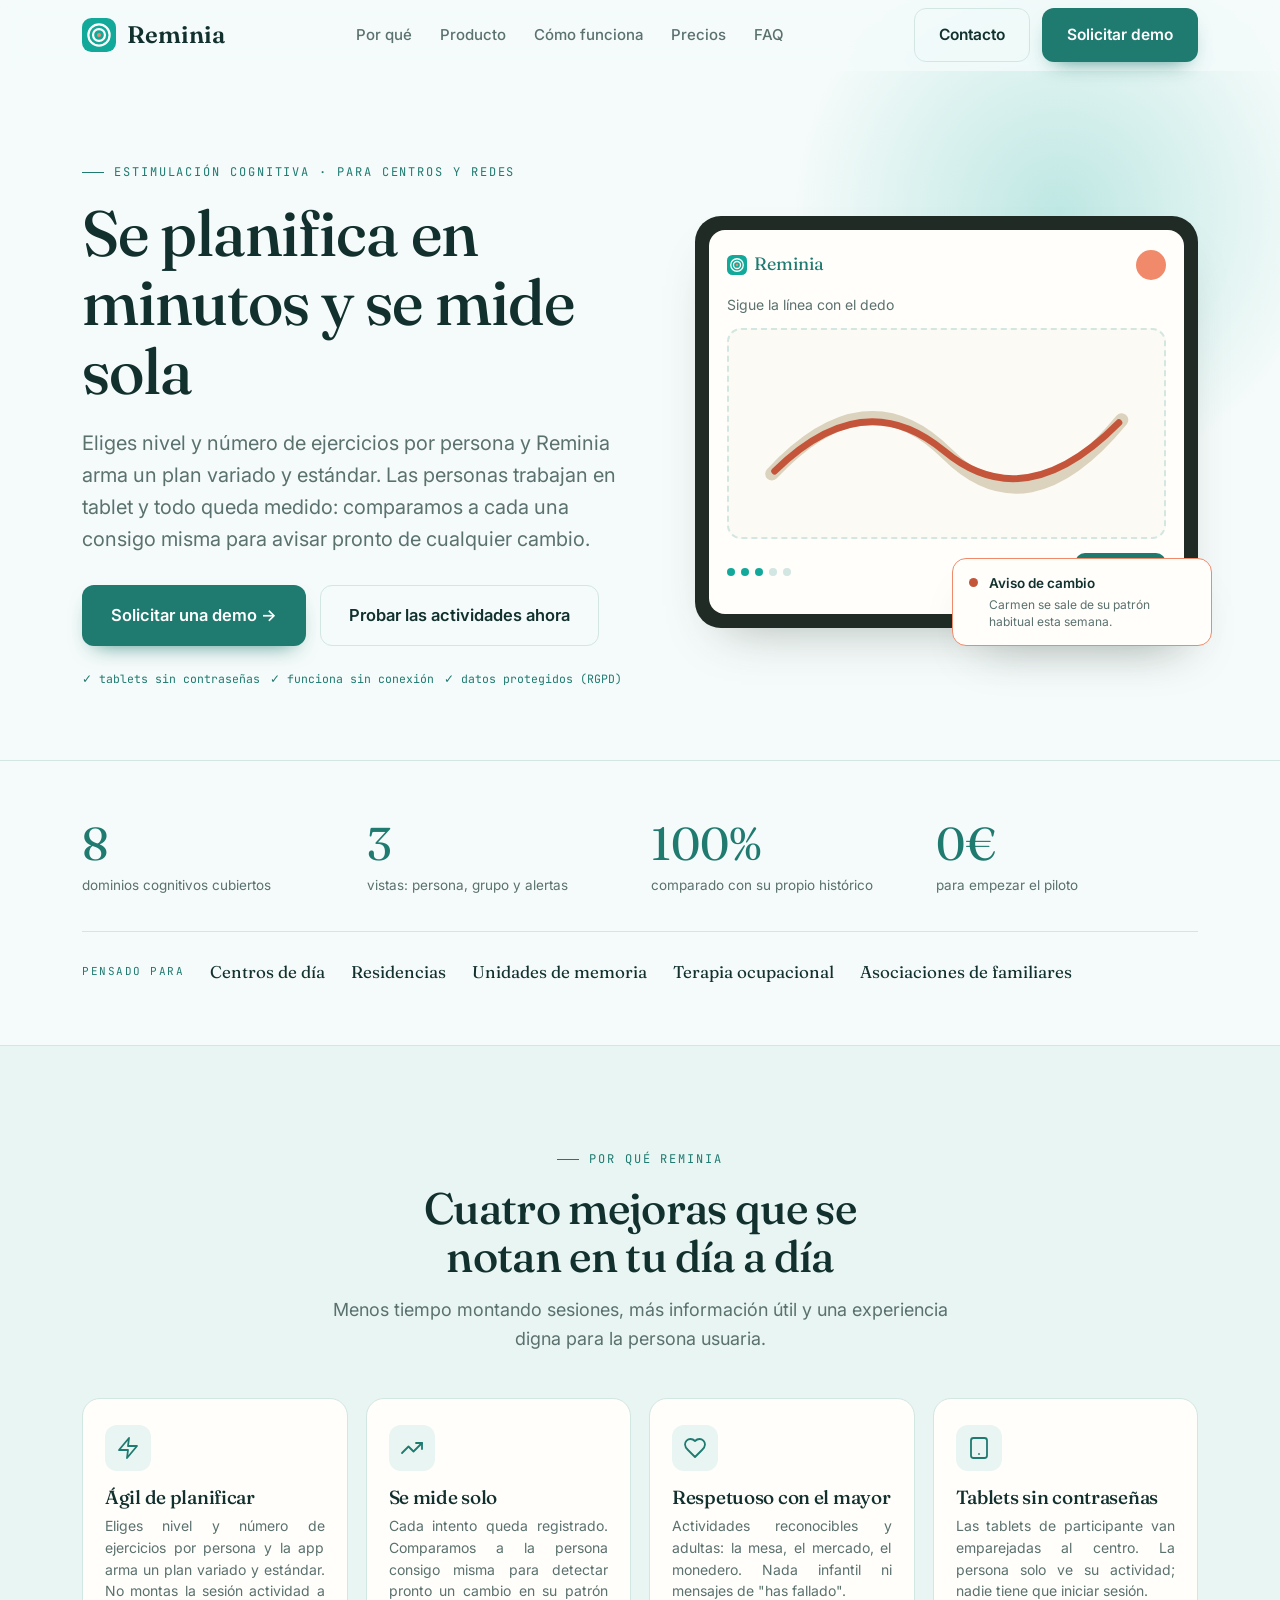
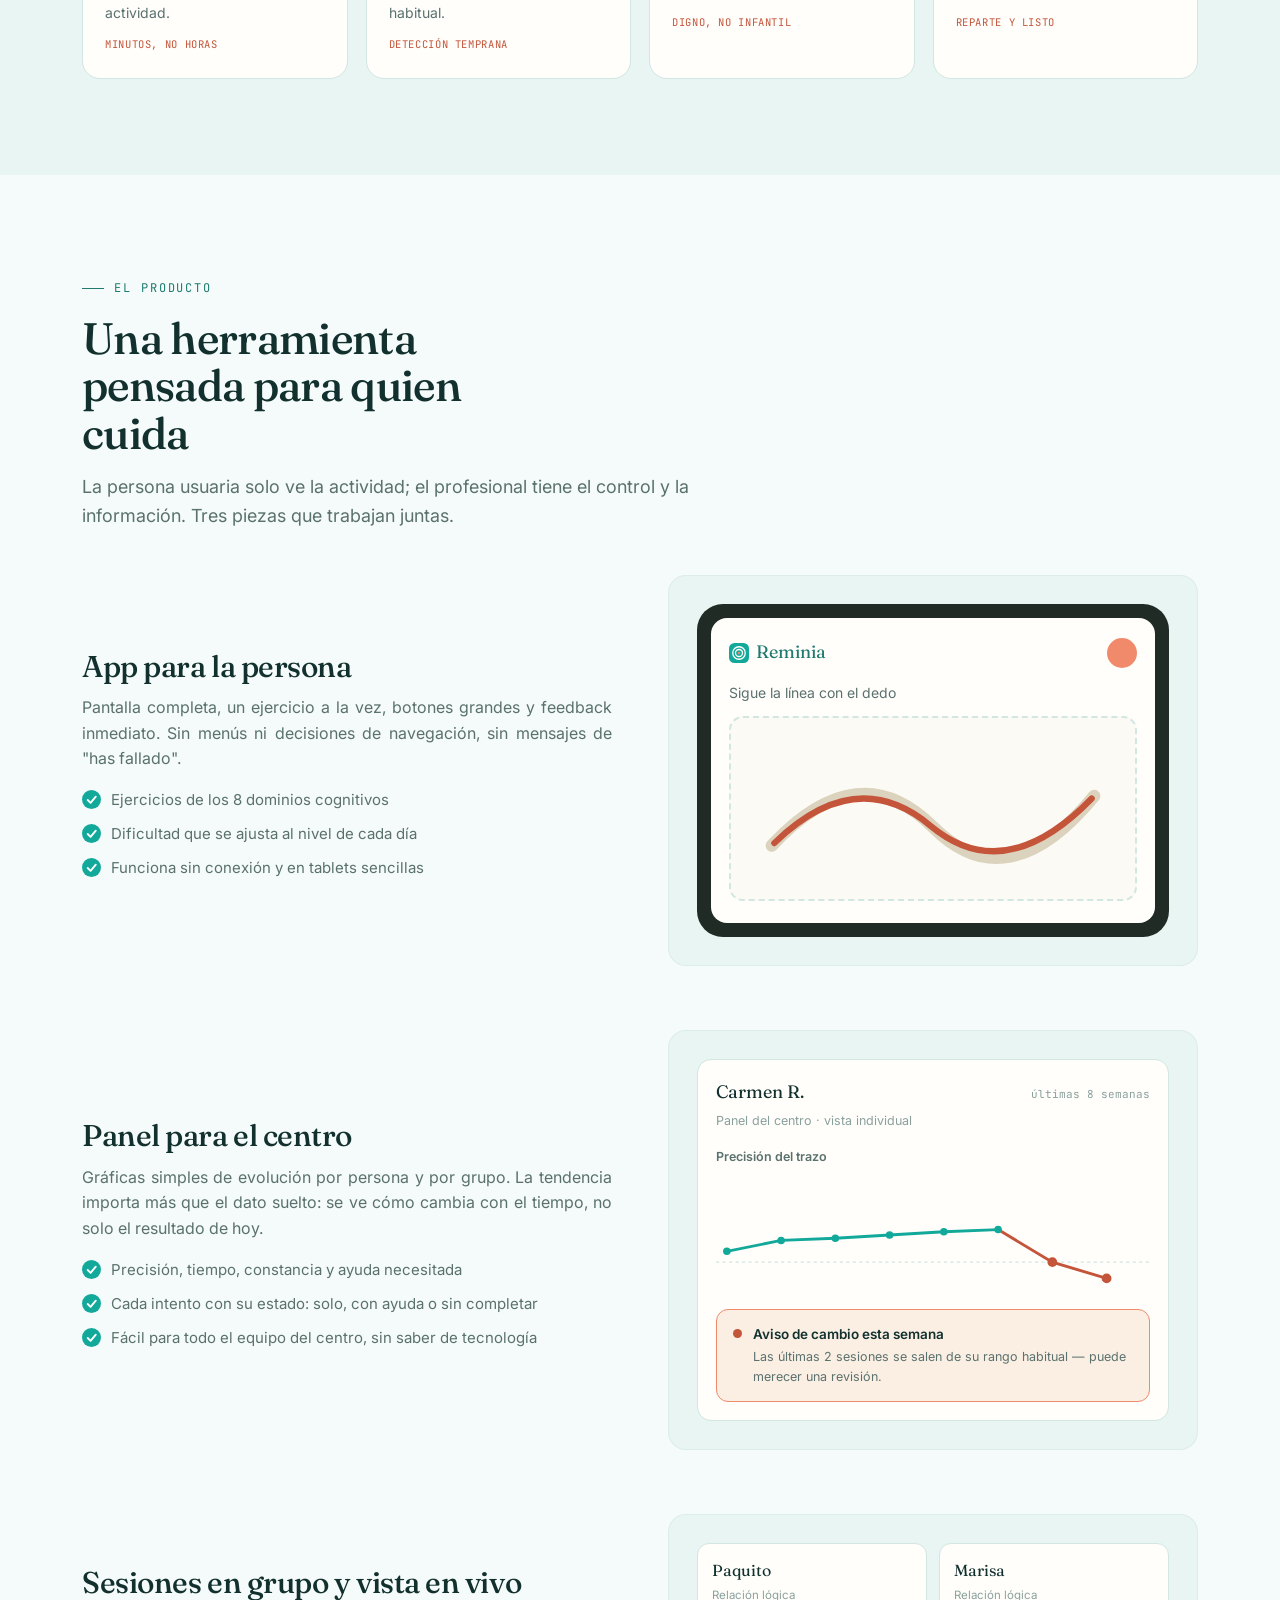
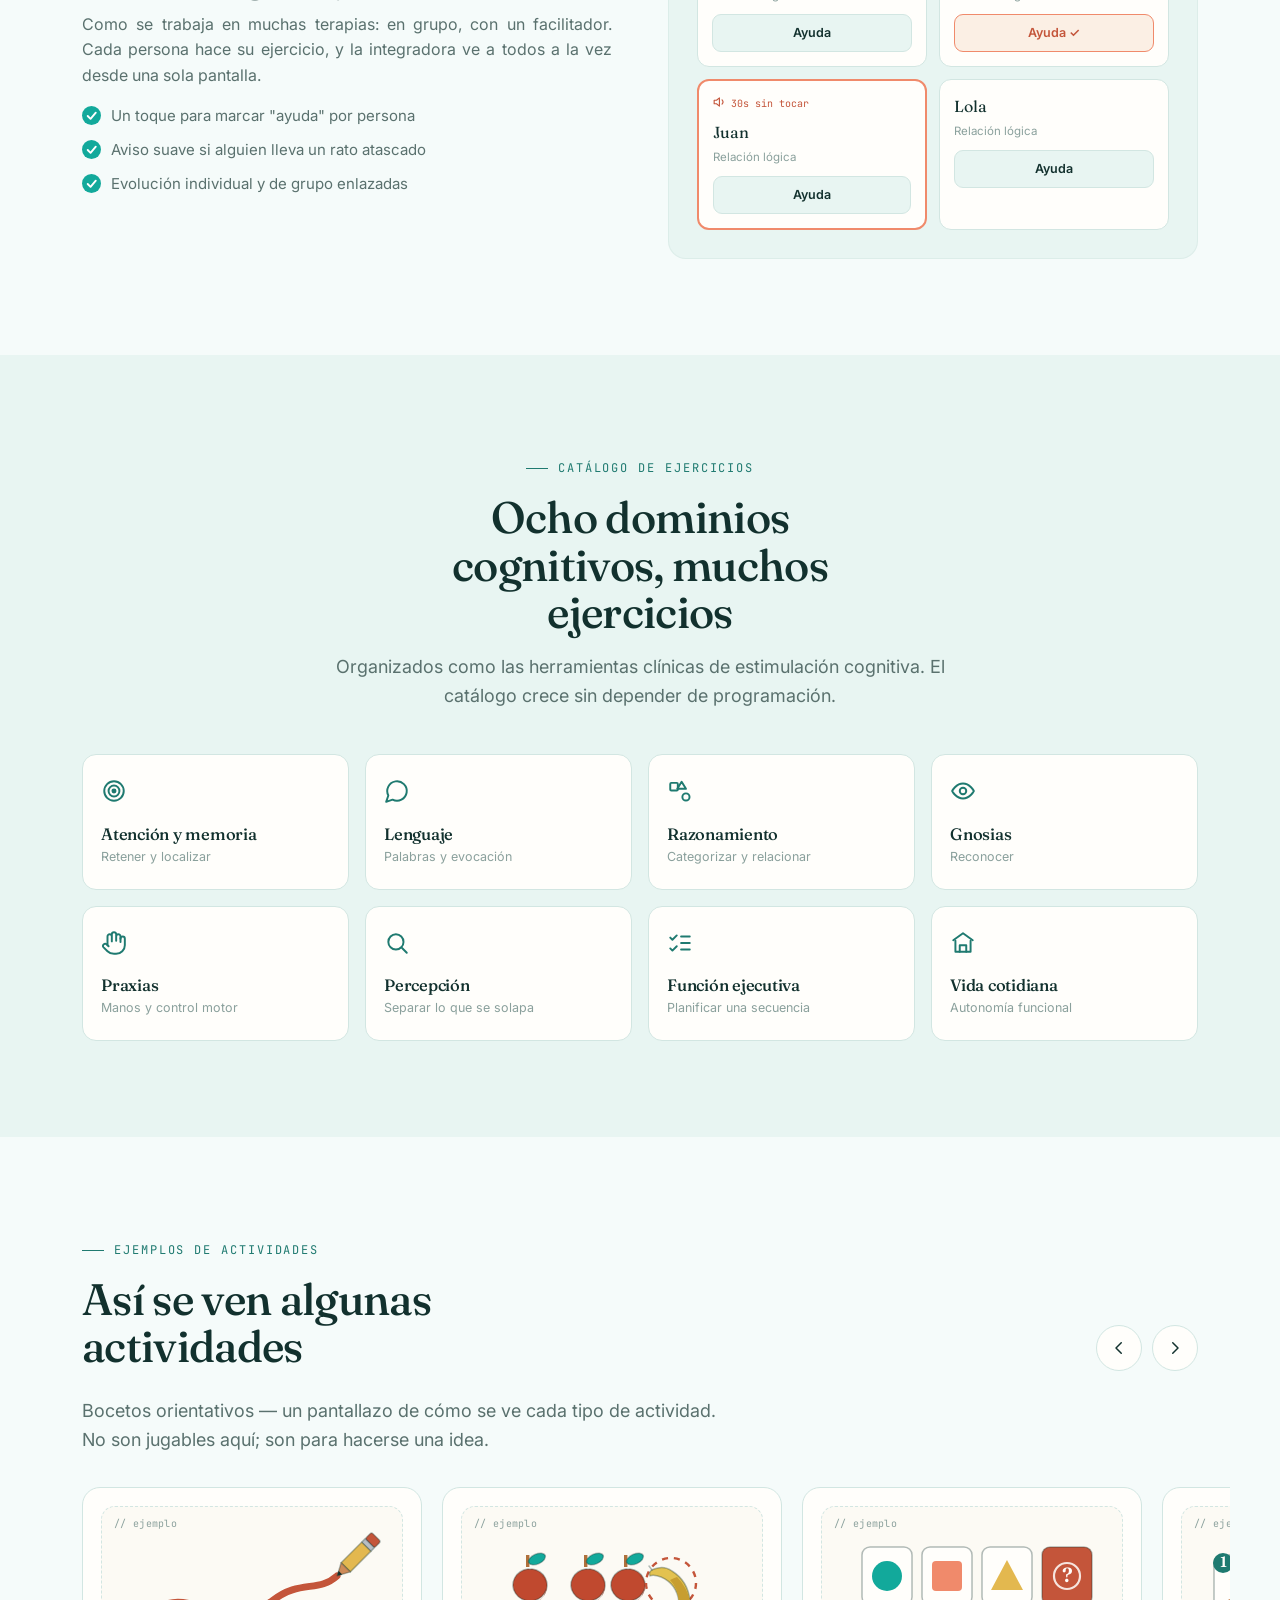
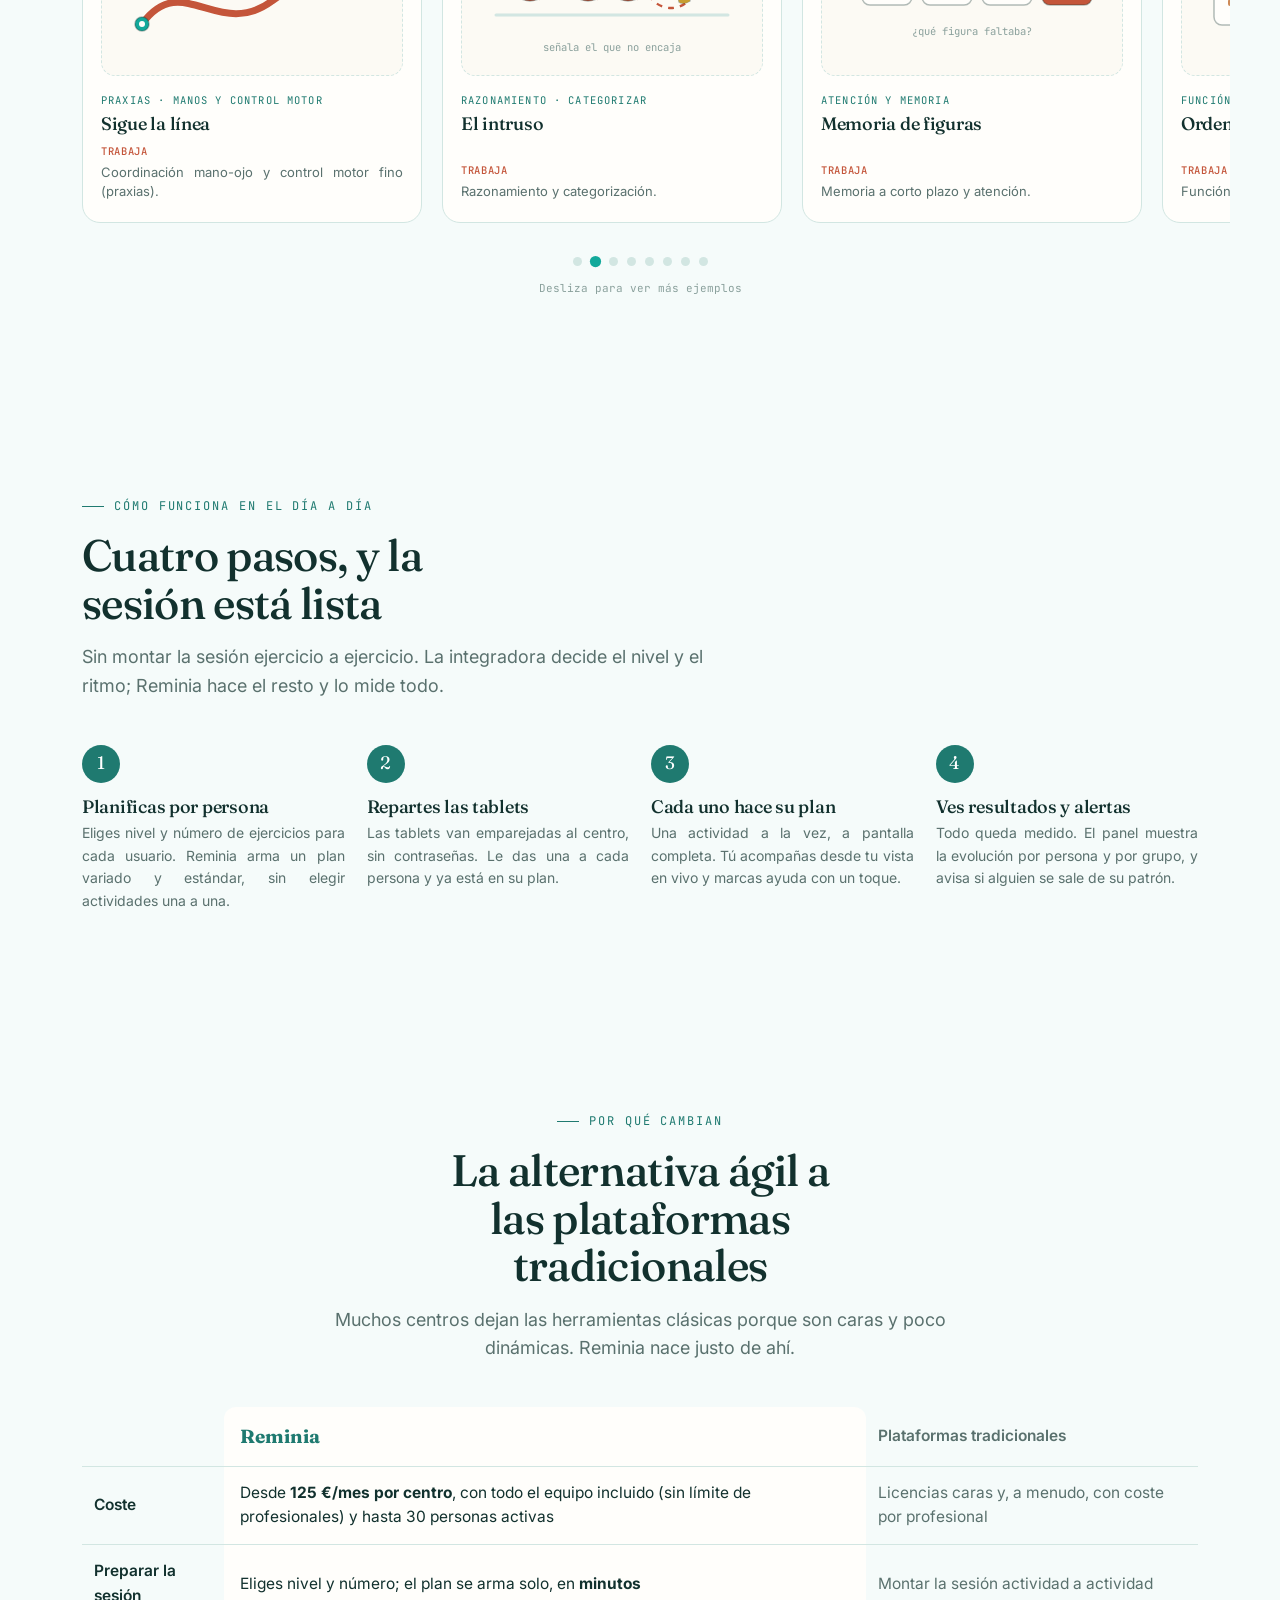
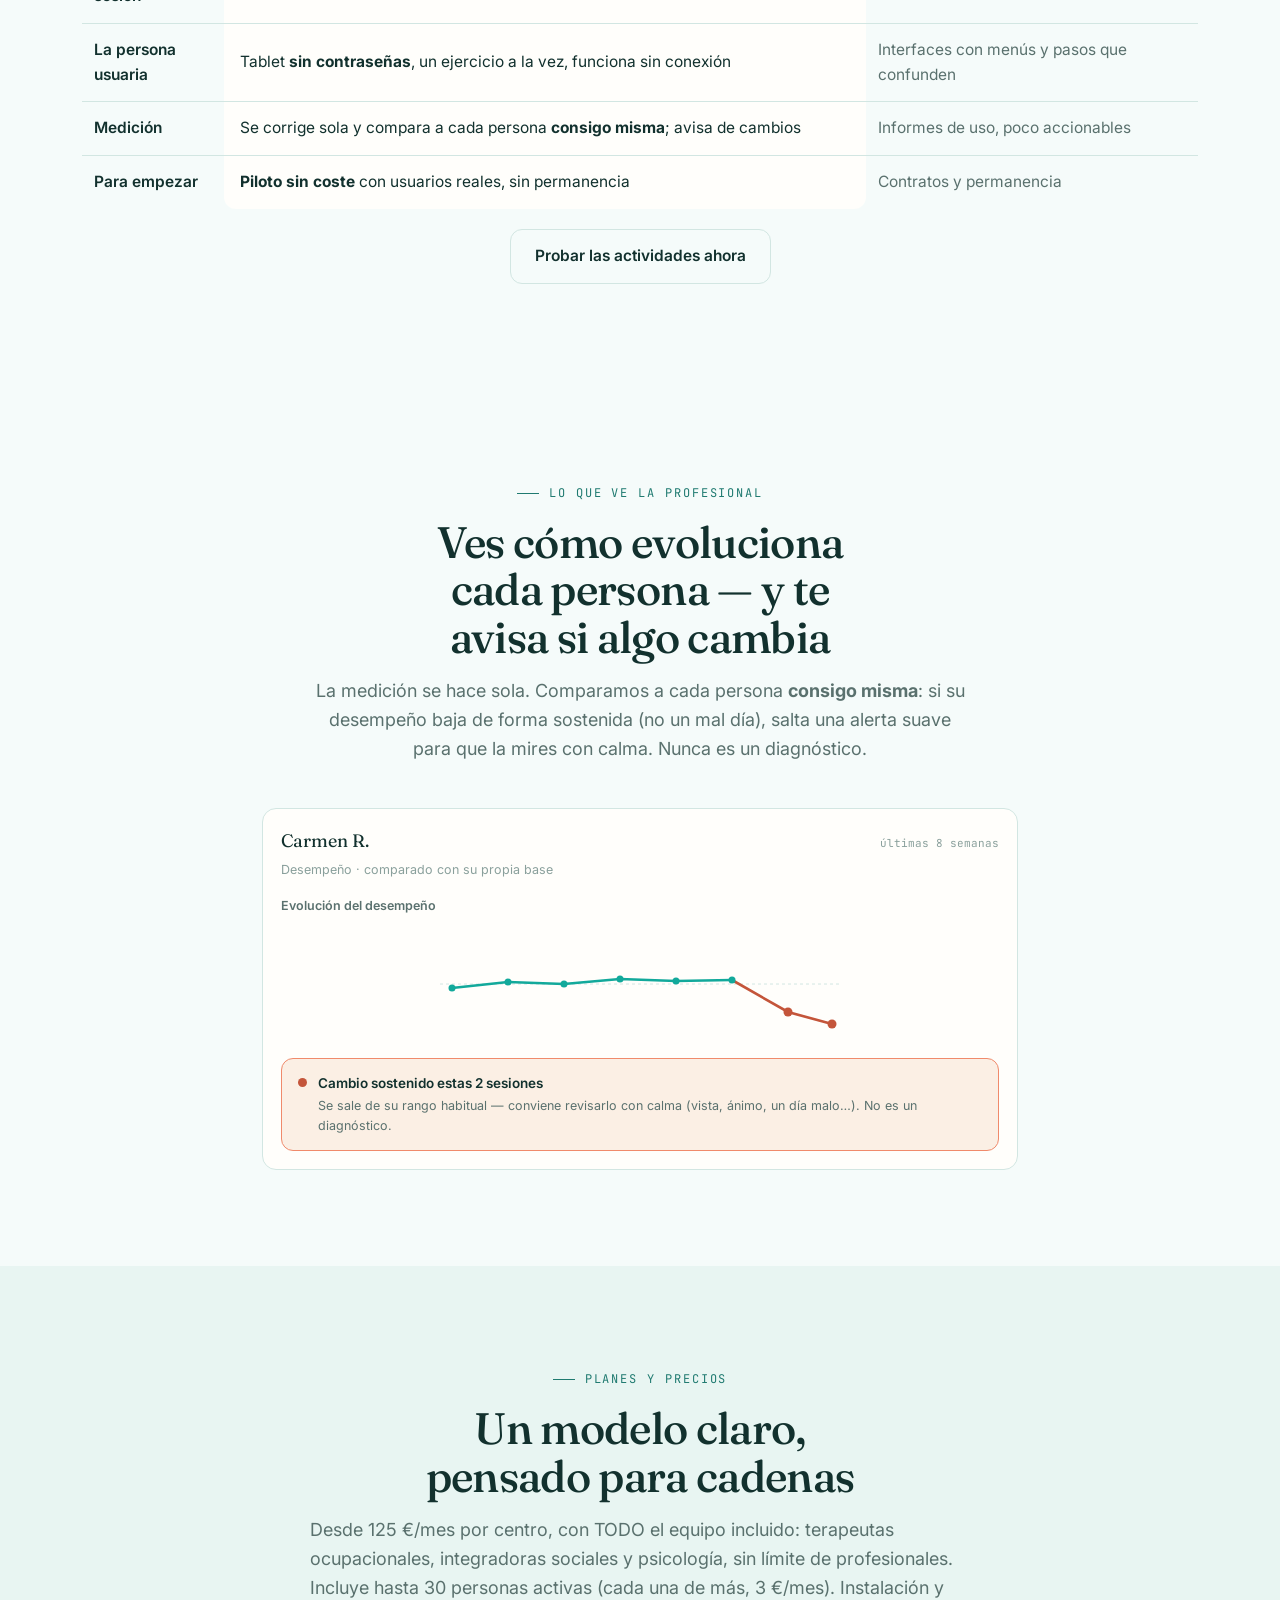
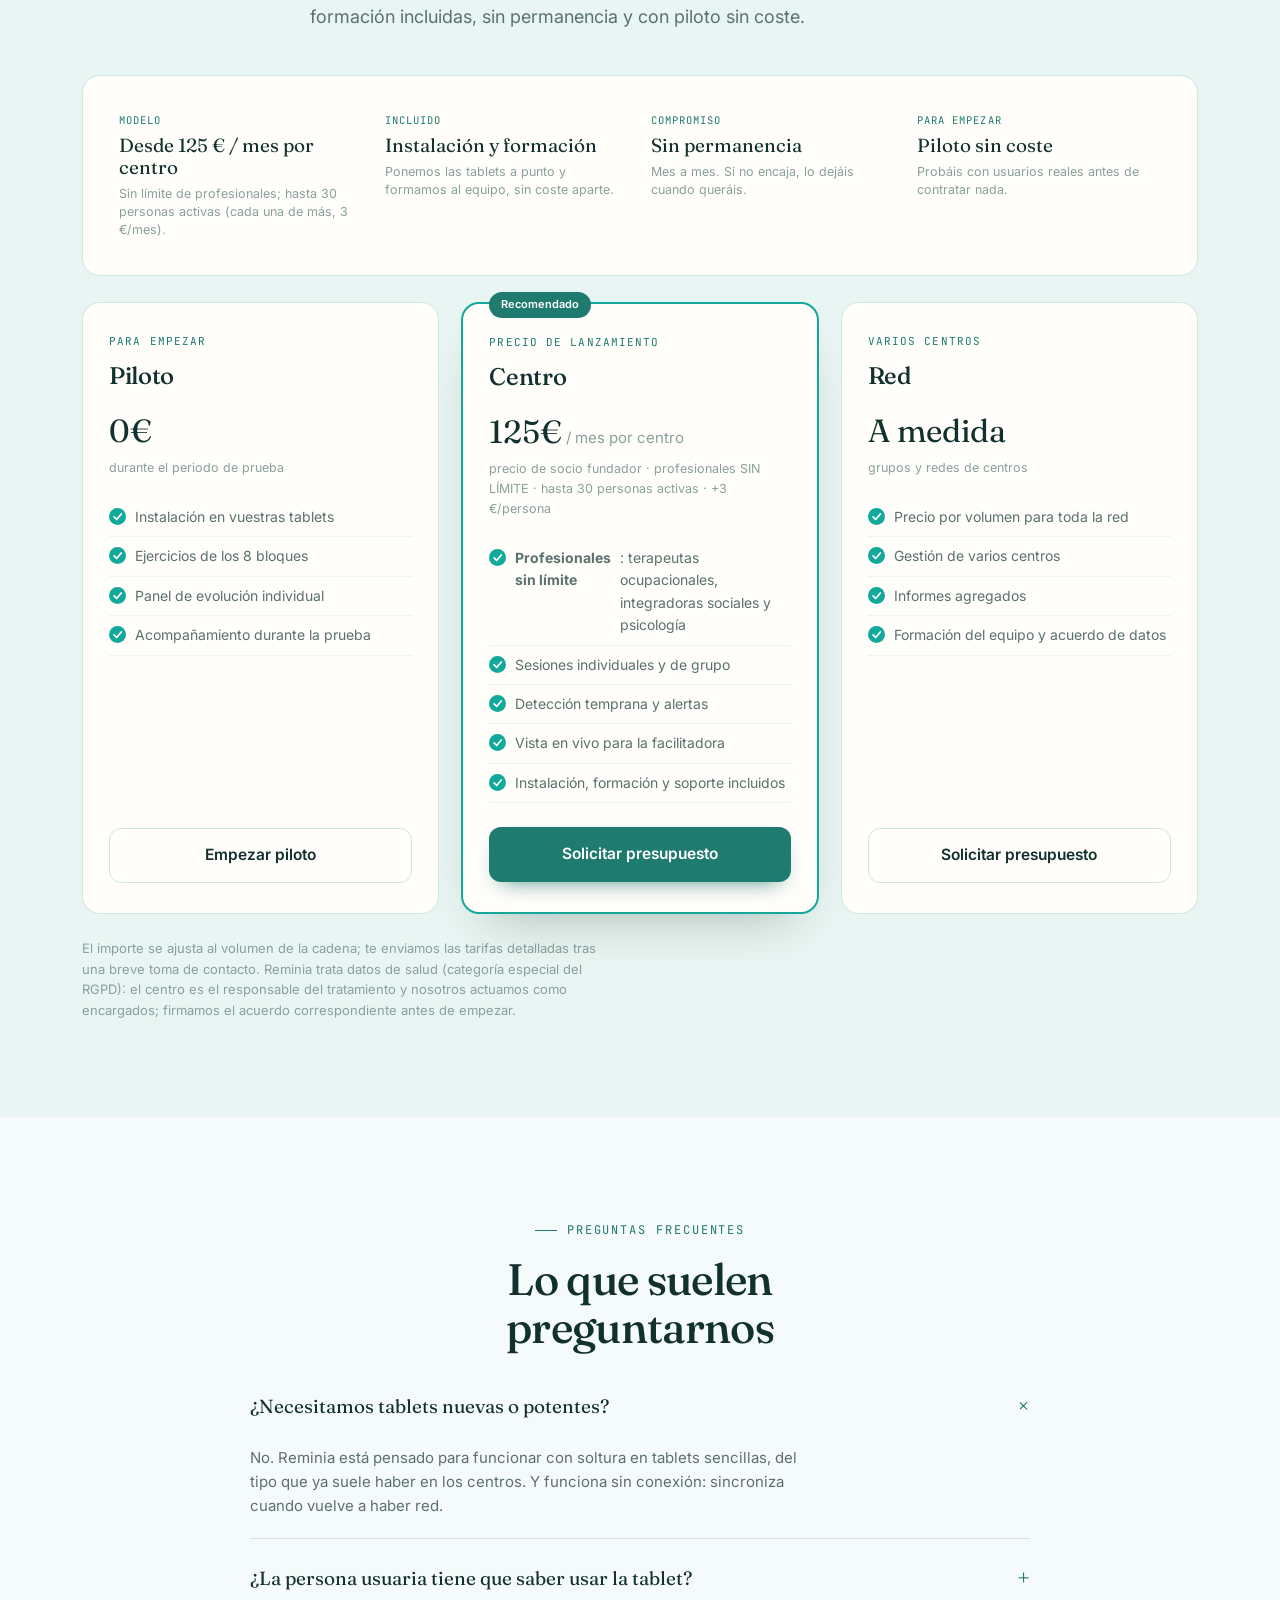
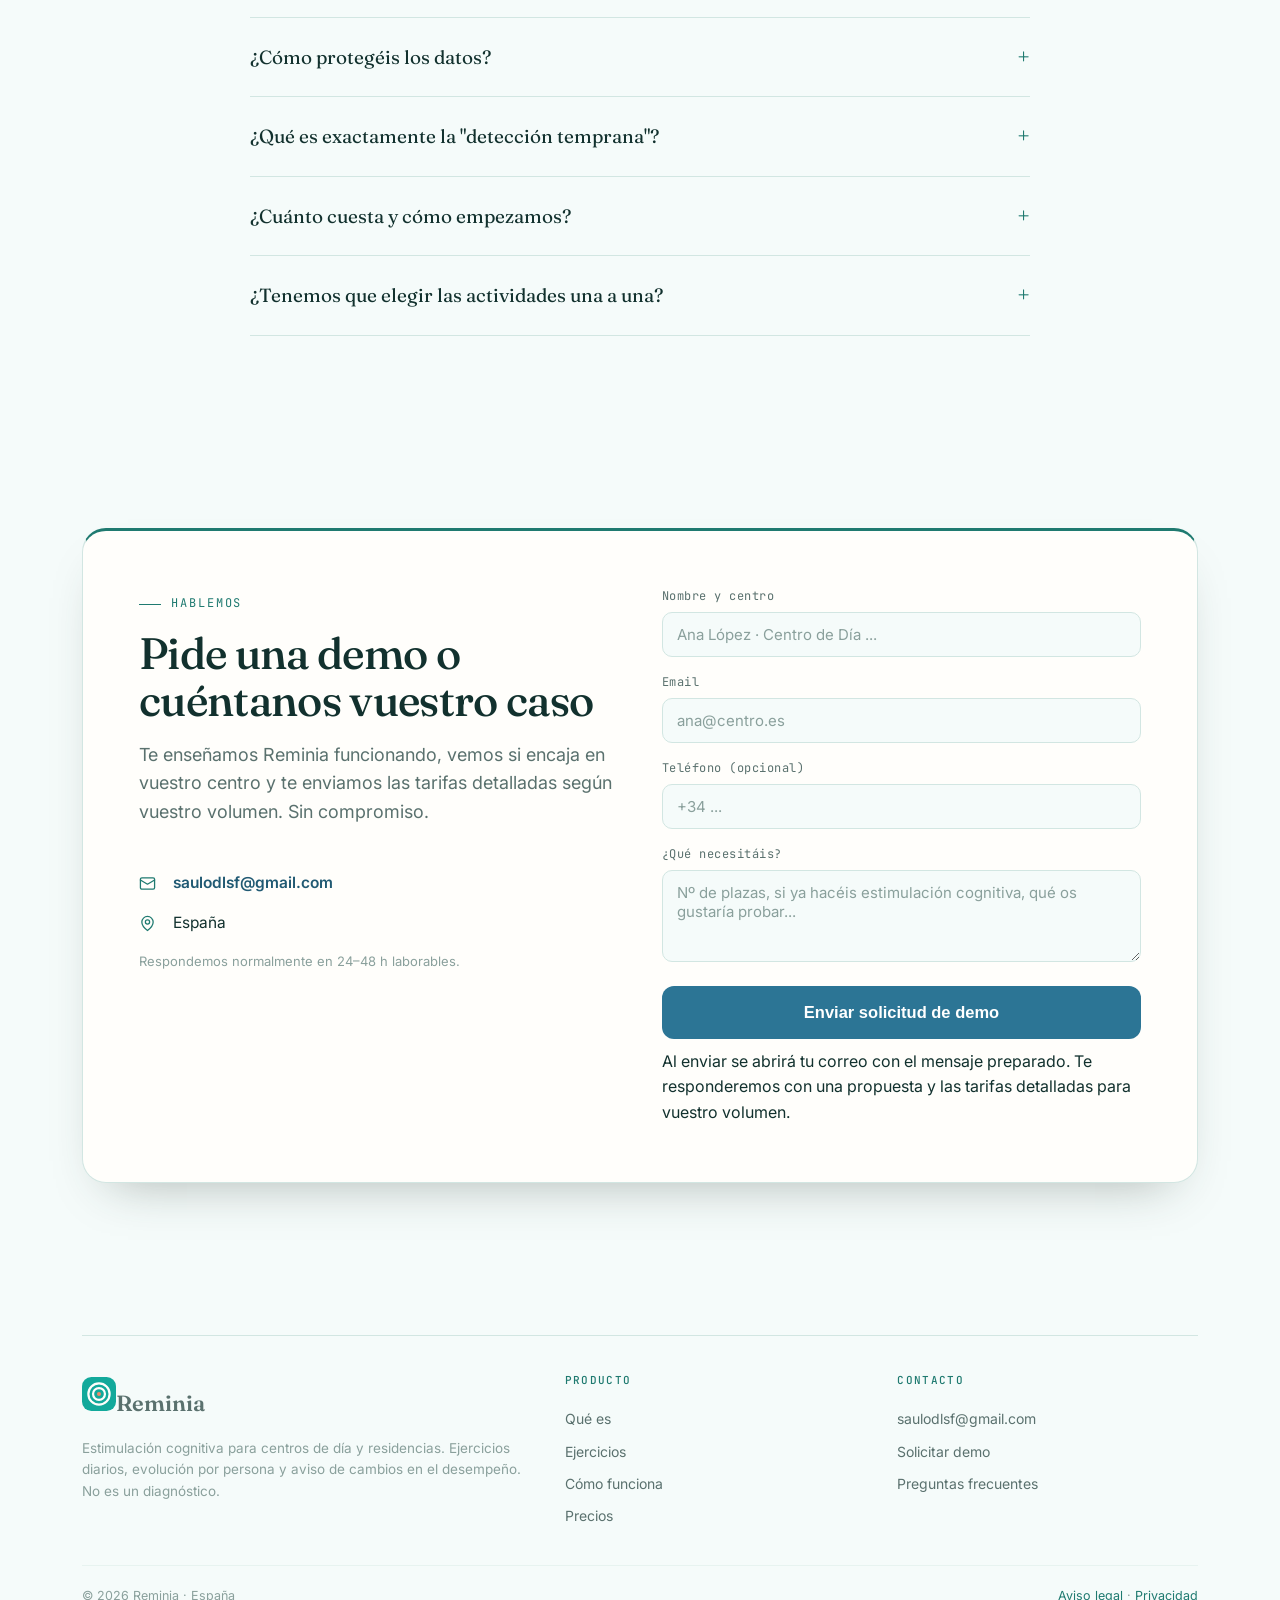
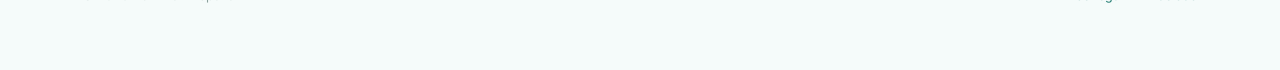
==== commit 007b484f: "Landing: iconos de linea tambien en contacto y el aviso 'en directo' (cero emojis) Co-Authored-By: C" ====
--- a/apps/landing/index.html
+++ b/apps/landing/index.html
@@ -606,7 +606,7 @@
         <div class="live">
           <div class="live-tile"><div class="nm">Paquito</div><div class="ex">Relación lógica</div><span class="live-btn">Ayuda</span></div>
           <div class="live-tile"><div class="nm">Marisa</div><div class="ex">Relación lógica</div><span class="live-btn on">Ayuda ✓</span></div>
-          <div class="live-tile stuck"><span class="live-flag">🔊 30s sin tocar</span><div class="nm">Juan</div><div class="ex">Relación lógica</div><span class="live-btn">Ayuda</span></div>
+          <div class="live-tile stuck"><span class="live-flag"><svg viewBox="0 0 24 24" width="14" height="14" fill="none" stroke="currentColor" stroke-width="1.9" stroke-linecap="round" stroke-linejoin="round" aria-hidden="true" style="vertical-align:-2px;margin-right:4px"><path d="M11 5 6 9H2v6h4l5 4z"/><path d="M15.5 8.5a5 5 0 0 1 0 7"/></svg>30s sin tocar</span><div class="nm">Juan</div><div class="ex">Relación lógica</div><span class="live-btn">Ayuda</span></div>
           <div class="live-tile"><div class="nm">Lola</div><div class="ex">Relación lógica</div><span class="live-btn">Ayuda</span></div>
         </div>
       </div>
@@ -1112,8 +1112,8 @@
           <span class="eyebrow" style="color:var(--sage-dark);">Hablemos</span>
           <h2 class="big">Pide una demo o cuéntanos vuestro caso</h2>
           <p class="lede">Te enseñamos Reminia funcionando, vemos si encaja en vuestro centro y te enviamos las tarifas detalladas según vuestro volumen. Sin compromiso.</p>
-          <div class="row">✉️ <a href="mailto:saulodlsf@gmail.com">saulodlsf@gmail.com</a></div>
-          <div class="row">📍 <span>España</span></div>
+          <div class="row"><svg viewBox="0 0 24 24" width="17" height="17" fill="none" stroke="#1F7A70" stroke-width="1.8" stroke-linecap="round" stroke-linejoin="round" aria-hidden="true" style="vertical-align:-3px;margin-right:6px"><rect x="2" y="4" width="20" height="16" rx="2"/><path d="m2 7 10 6 10-6"/></svg><a href="mailto:saulodlsf@gmail.com">saulodlsf@gmail.com</a></div>
+          <div class="row"><svg viewBox="0 0 24 24" width="17" height="17" fill="none" stroke="#1F7A70" stroke-width="1.8" stroke-linecap="round" stroke-linejoin="round" aria-hidden="true" style="vertical-align:-3px;margin-right:6px"><path d="M20 10c0 6-8 12-8 12s-8-6-8-12a8 8 0 0 1 16 0Z"/><circle cx="12" cy="10" r="3"/></svg><span>España</span></div>
           <p class="small">Respondemos normalmente en 24–48 h laborables.</p>
         </div>
         <form id="demoForm" onsubmit="return enviarDemo(event)">
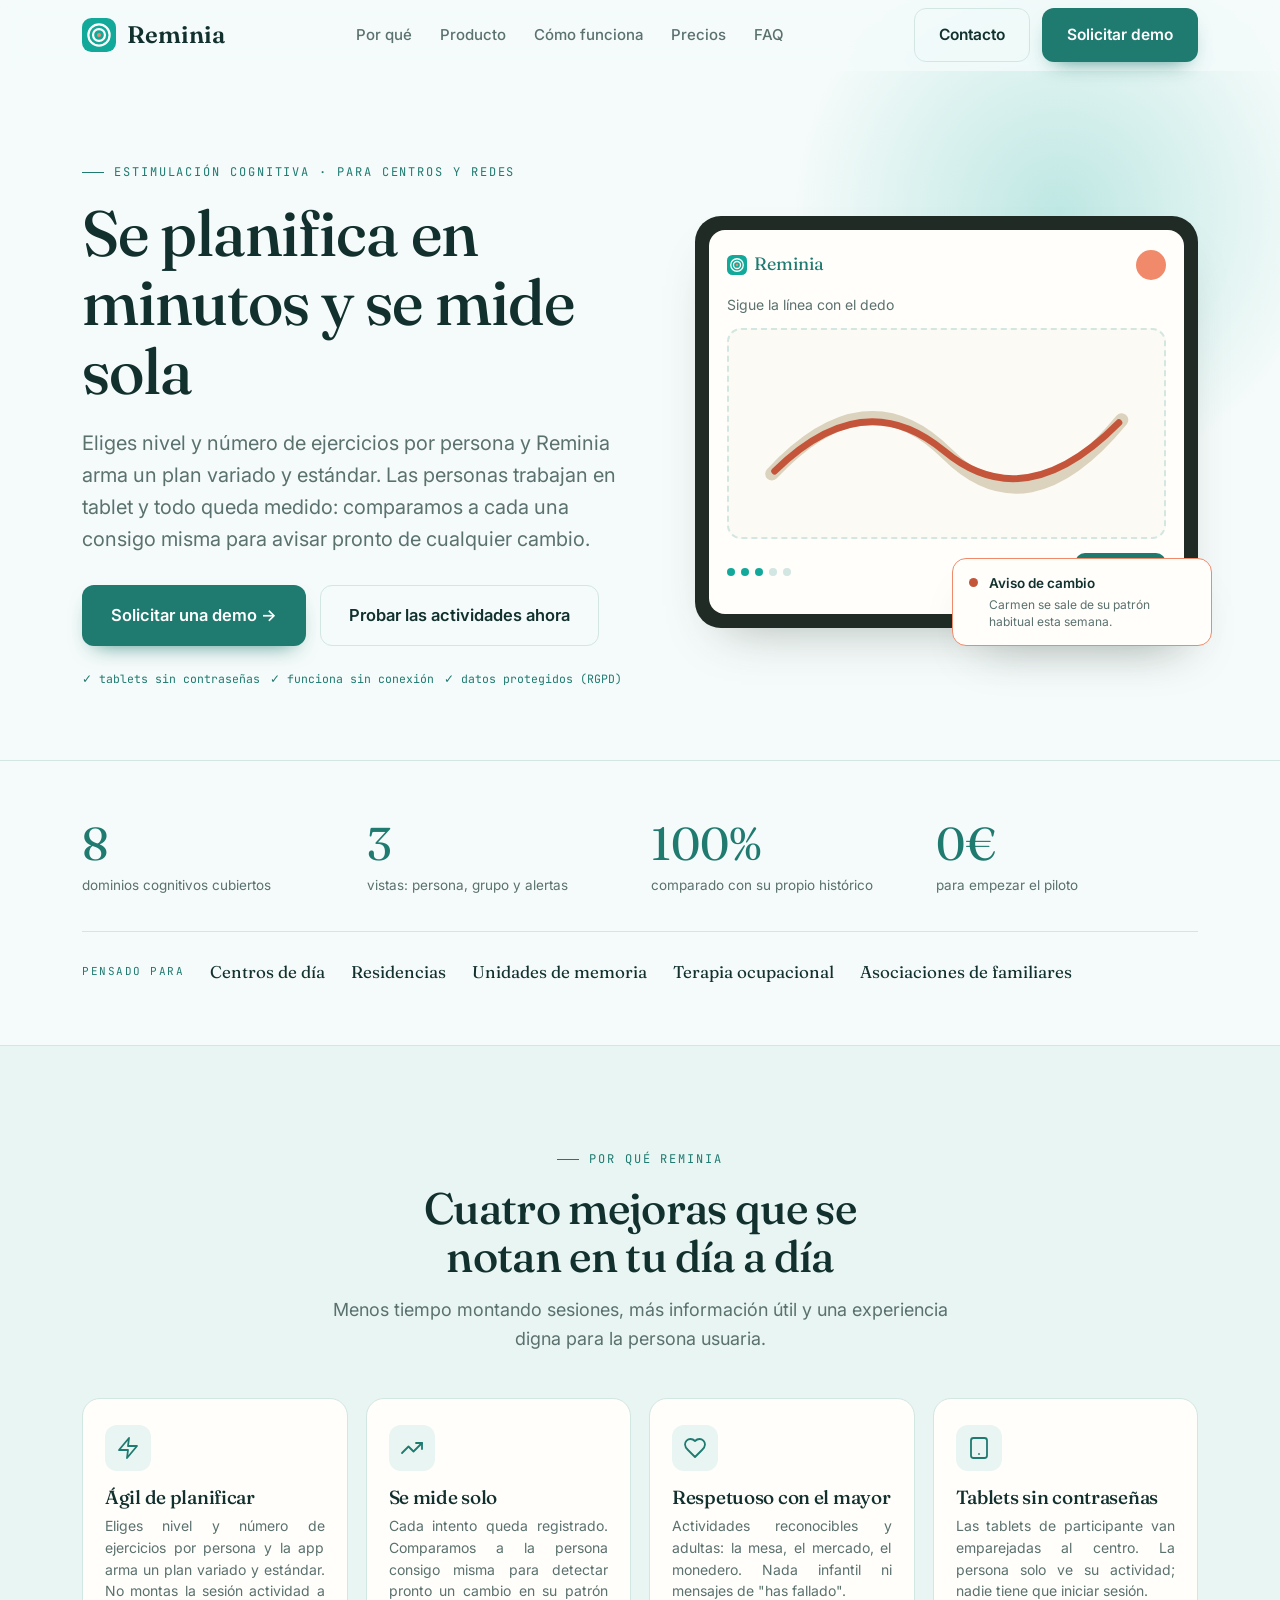
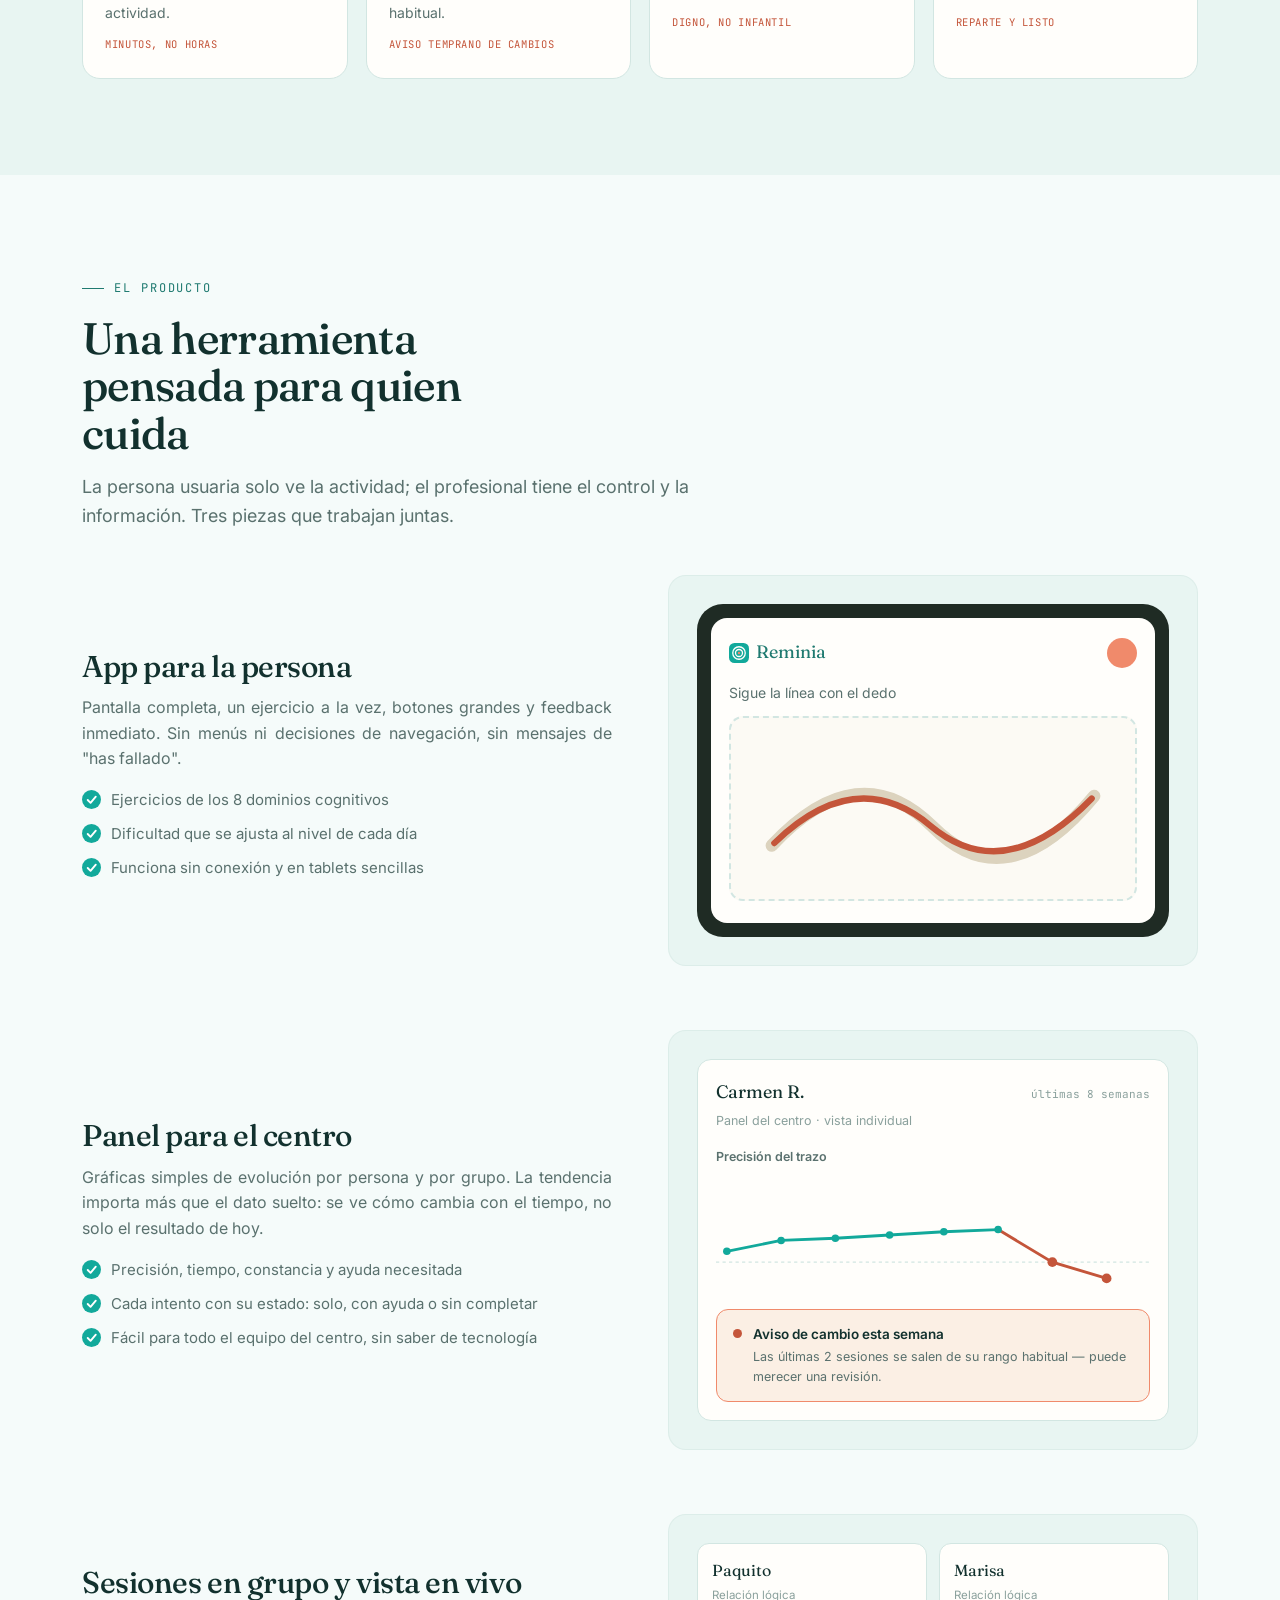
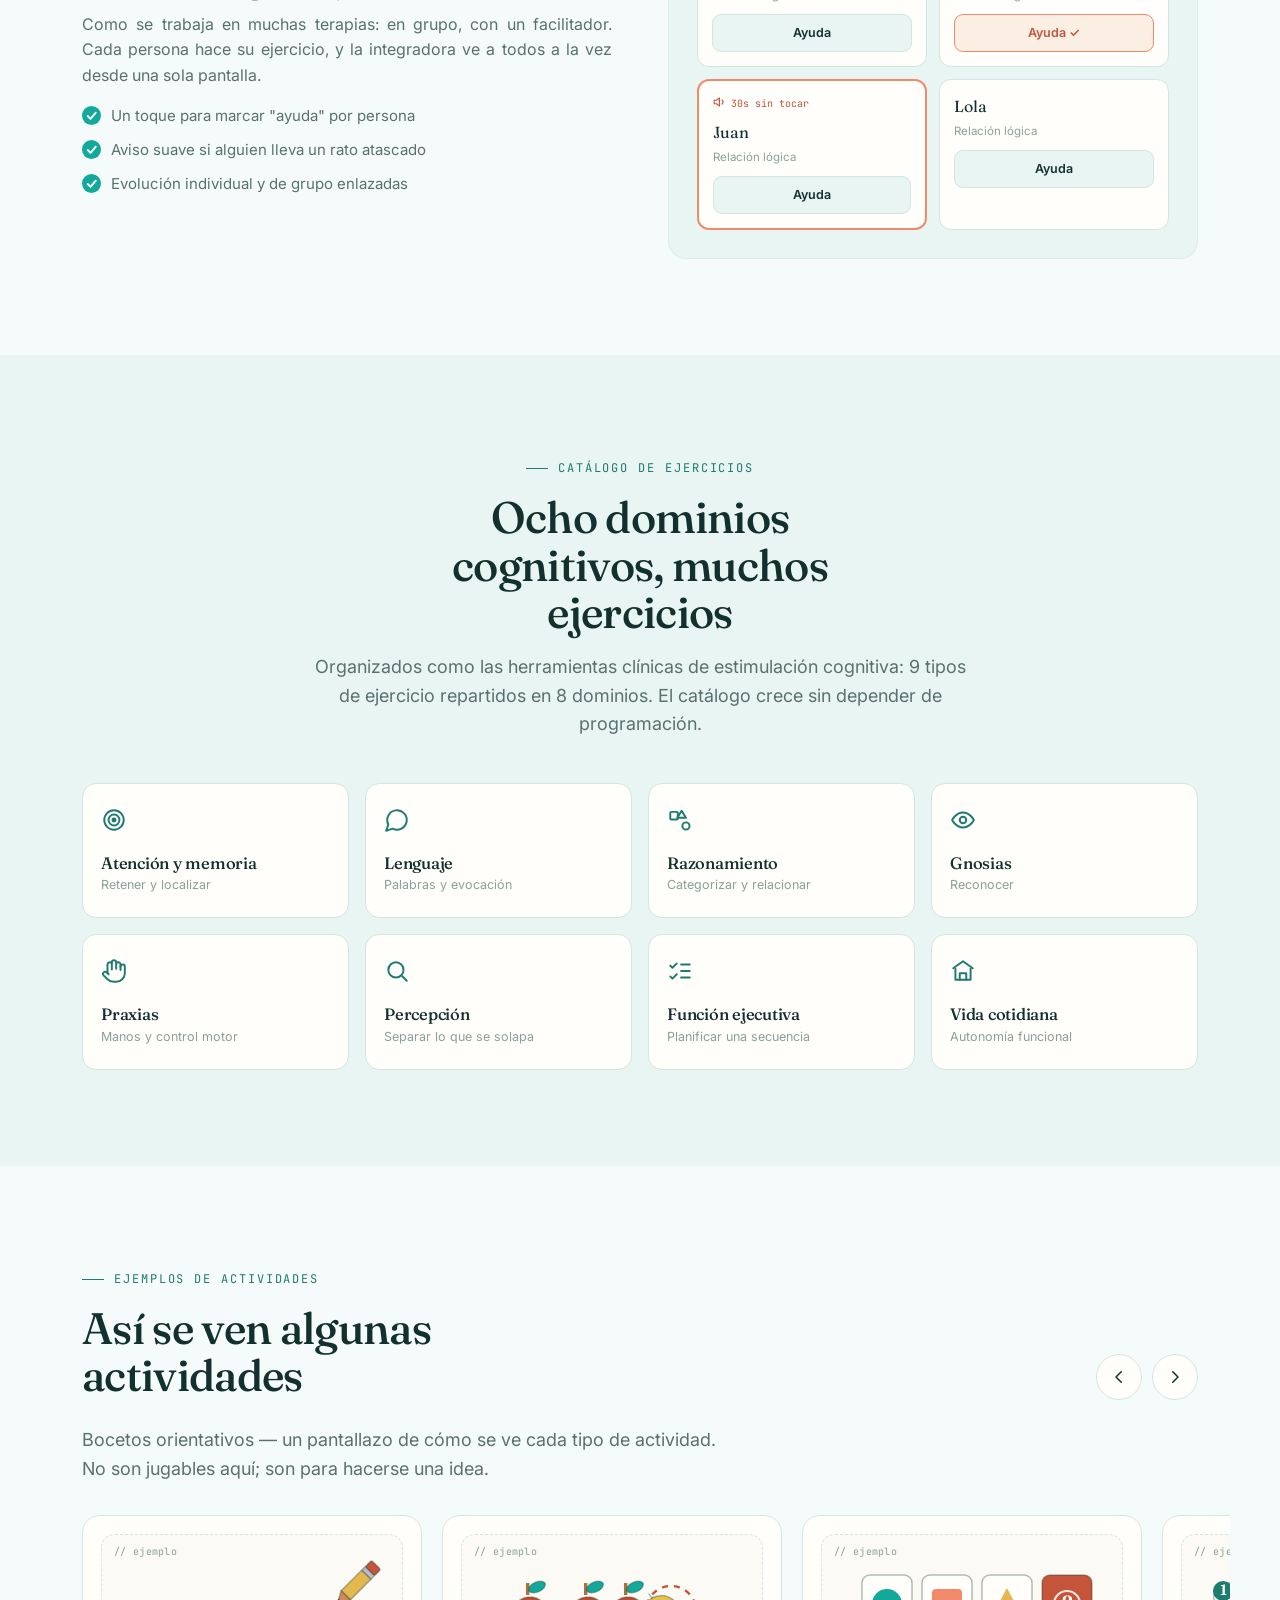
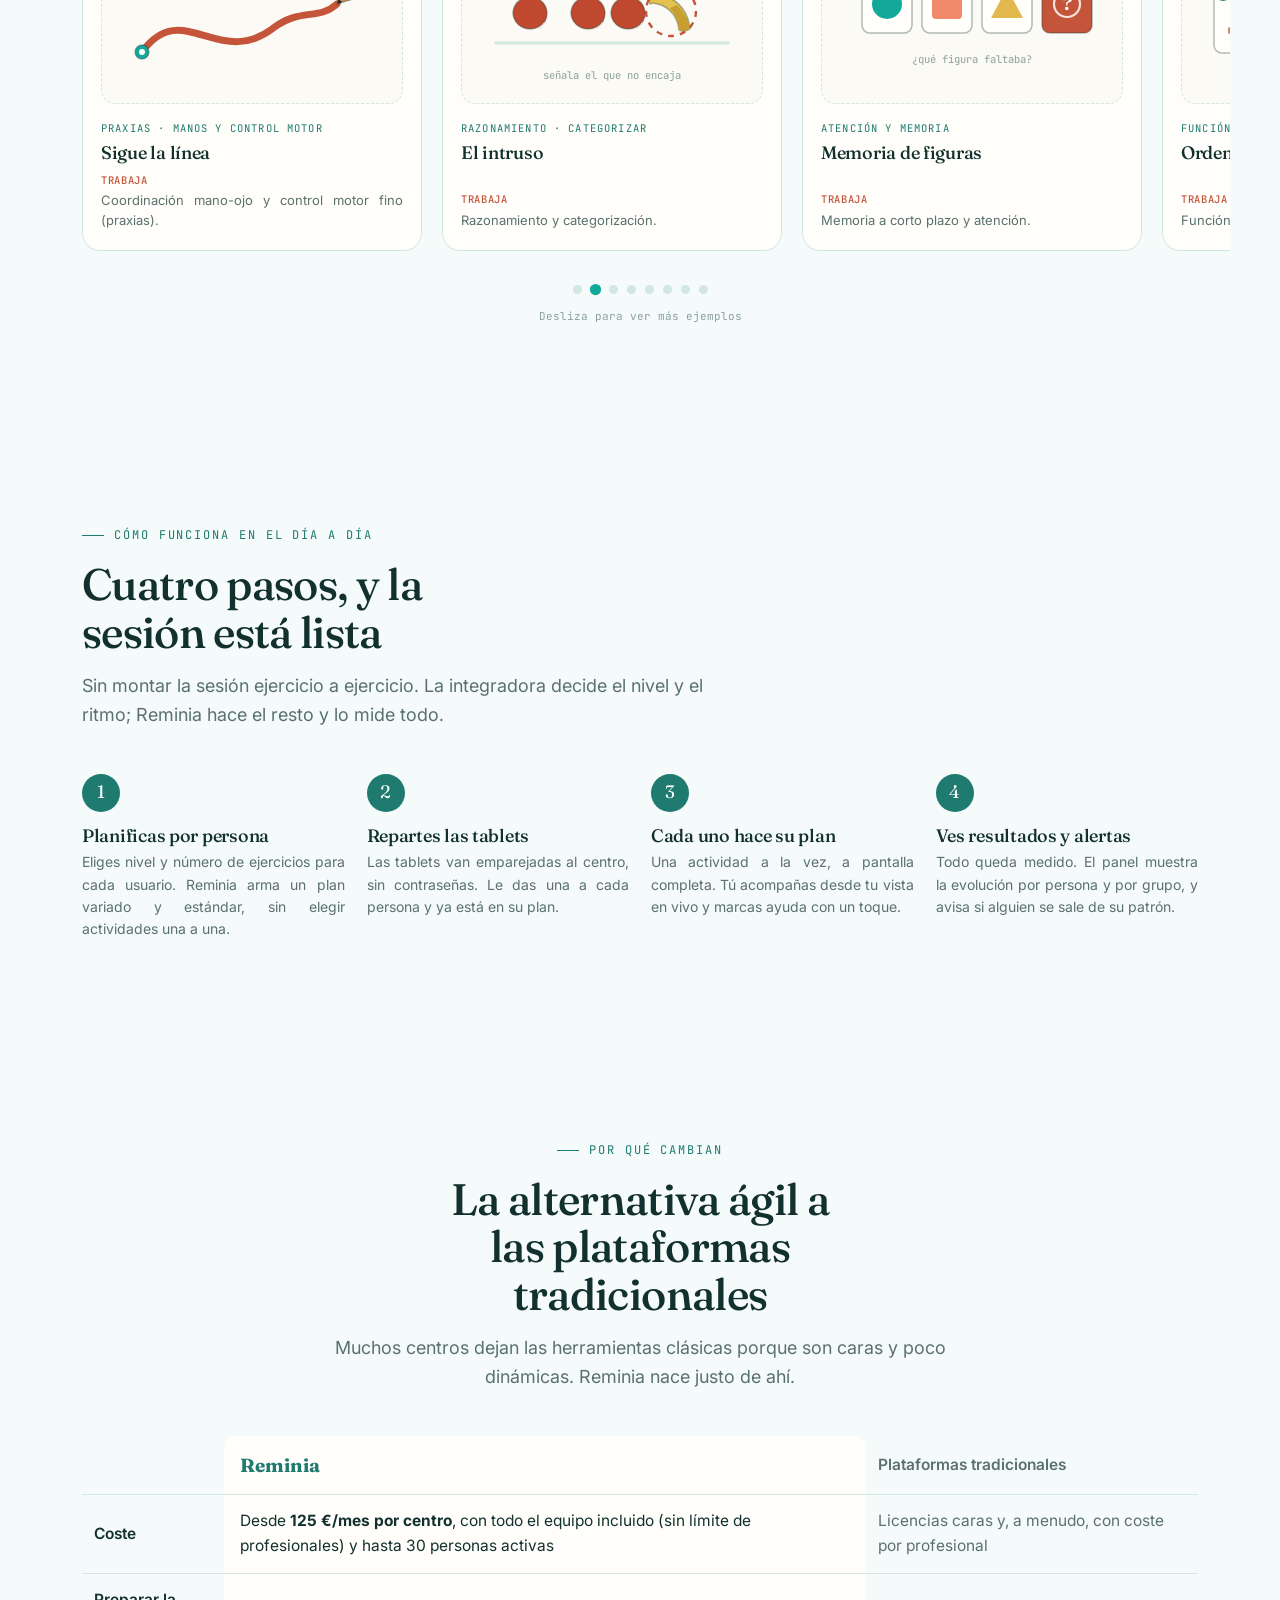
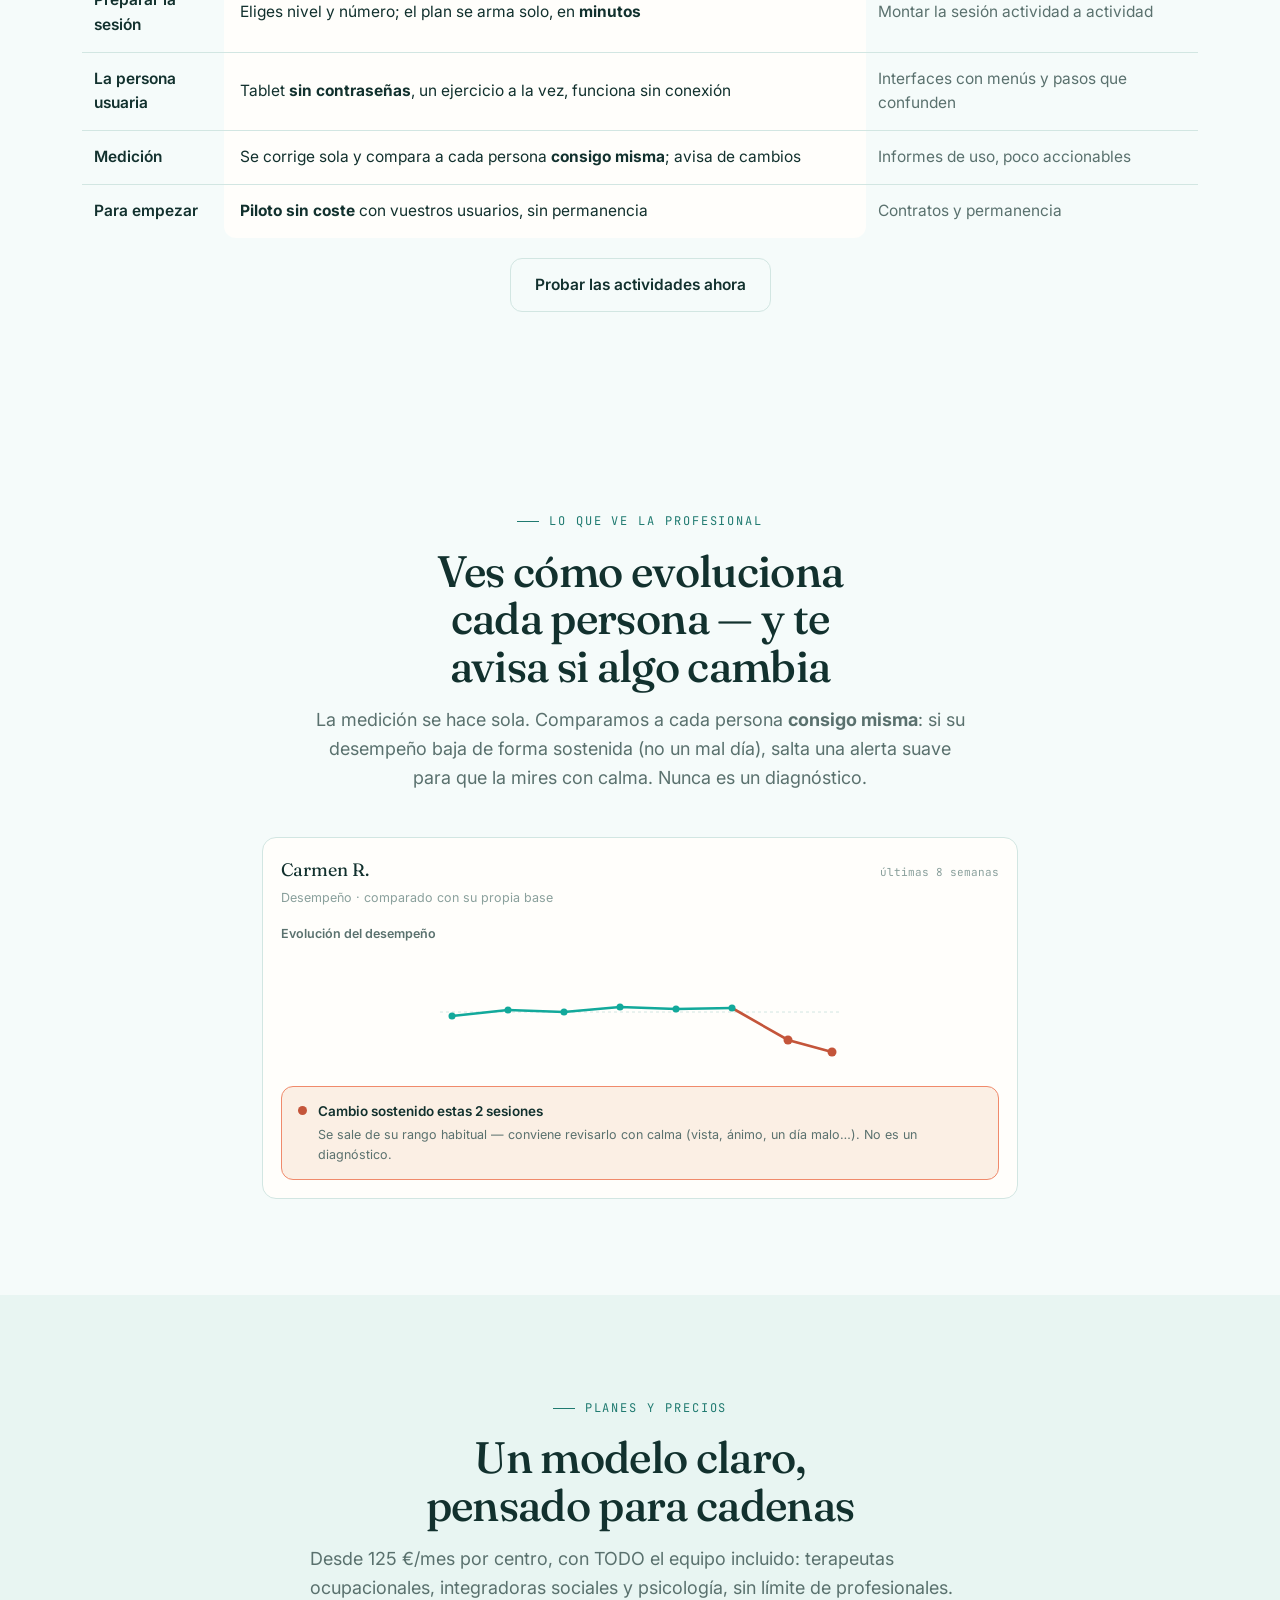
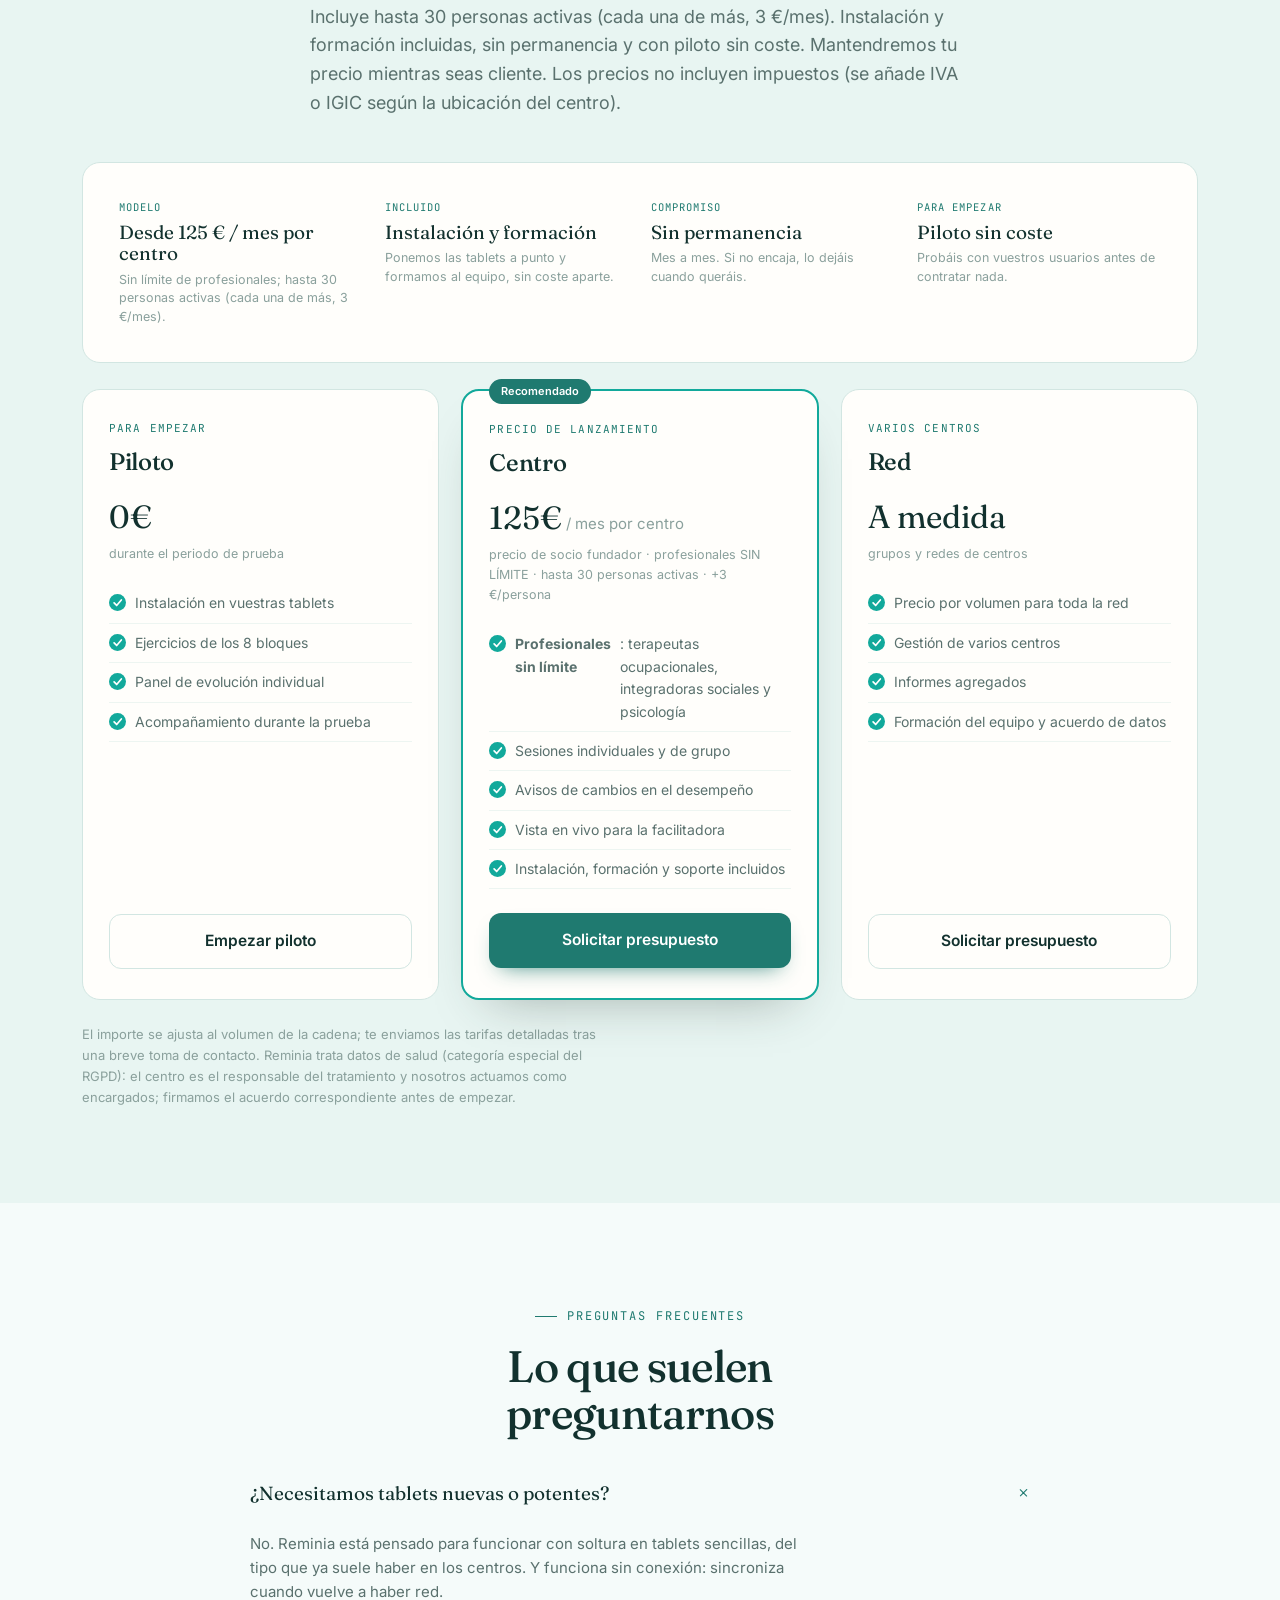
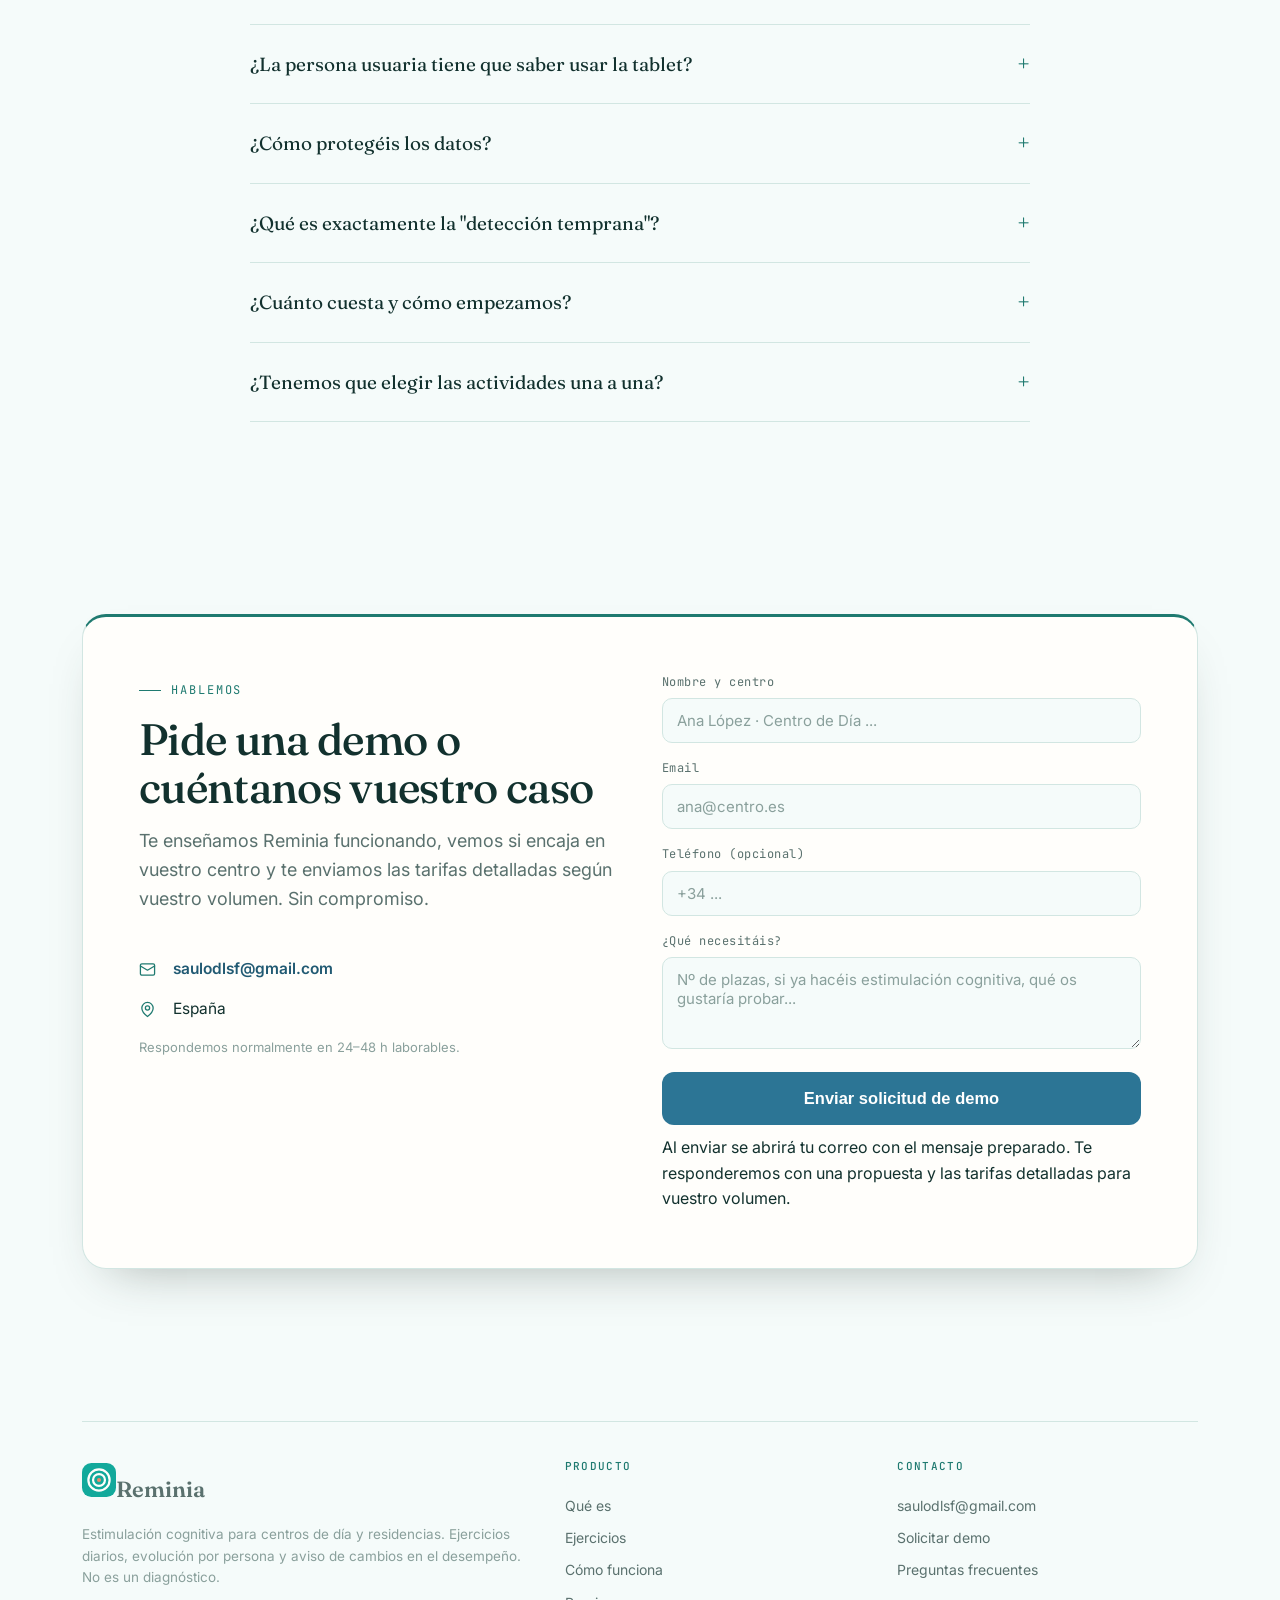
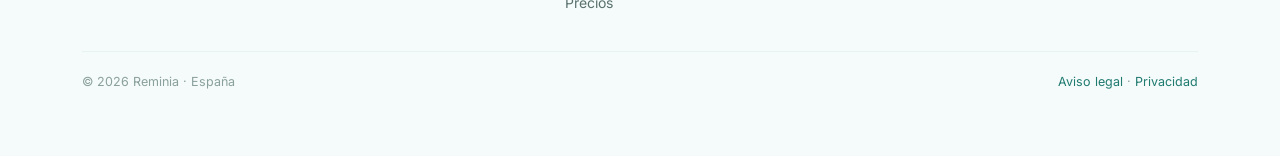
==== commit 0ac2d16a: "Fotos reales (Pexels) + textos legales/landing + de-enfasis de retos - Fotos: patata (una, marron), " ====
--- a/apps/landing/index.html
+++ b/apps/landing/index.html
@@ -5,13 +5,13 @@
 <meta name="viewport" content="width=device-width, initial-scale=1.0">
 <title>Reminia — Estimulación cognitiva para centros de día y residencias</title>
 <meta name="description" content="Reminia digitaliza la estimulación cognitiva en tablet para centros de día y residencias: planificas nivel y número por persona en minutos, todo se mide solo y avisa pronto de cambios en el desempeño. No es un diagnóstico ni un producto sanitario. Tablets sin contraseñas. Solicita una demo.">
-<link rel="canonical" href="https://sausf93.github.io/Reminia/">
+<link rel="canonical" href="https://reminia.es/">
 <!-- Open Graph -->
 <meta property="og:title" content="Reminia — Estimulación cognitiva para centros de día y residencias">
 <meta property="og:description" content="Reminia digitaliza la estimulación cognitiva en tablet: ejercicios adaptados a cada persona, panel de evolución individual y de grupo, y aviso temprano de cambios en el desempeño. No es un diagnóstico ni un producto sanitario.">
 <meta property="og:type" content="website">
 <meta property="og:locale" content="es_ES">
-<meta property="og:url" content="https://sausf93.github.io/Reminia/">
+<meta property="og:url" content="https://reminia.es/">
 <meta property="og:site_name" content="Reminia">
 <!-- Twitter Card -->
 <meta name="twitter:card" content="summary">
@@ -351,22 +351,22 @@
   "@graph": [
     {
       "@type": "Organization",
-      "@id": "https://sausf93.github.io/Reminia/#organizacion",
+      "@id": "https://reminia.es/#organizacion",
       "name": "Reminia",
-      "url": "https://sausf93.github.io/Reminia/",
+      "url": "https://reminia.es/",
       "email": "saulodlsf@gmail.com",
       "description": "Estimulación cognitiva digital en tablet para centros de día, residencias y unidades de memoria.",
       "areaServed": "ES"
     },
     {
       "@type": "SoftwareApplication",
-      "@id": "https://sausf93.github.io/Reminia/#app",
+      "@id": "https://reminia.es/#app",
       "name": "Reminia",
-      "applicationCategory": "HealthApplication",
+      "applicationCategory": "EducationalApplication",
       "operatingSystem": "Android, Web",
       "inLanguage": "es",
       "description": "Reminia digitaliza la estimulación cognitiva en tablet: planificas nivel y número de ejercicios por persona en minutos, todo se mide solo comparando a cada persona con su propio histórico y avisa pronto de cambios en el desempeño. No es un diagnóstico ni un producto sanitario.",
-      "publisher": { "@id": "https://sausf93.github.io/Reminia/#organizacion" },
+      "publisher": { "@id": "https://reminia.es/#organizacion" },
       "offers": {
         "@type": "Offer",
         "price": "125",
@@ -376,7 +376,7 @@
     },
     {
       "@type": "FAQPage",
-      "@id": "https://sausf93.github.io/Reminia/#faq",
+      "@id": "https://reminia.es/#faq",
       "mainEntity": [
         { "@type": "Question", "name": "¿Necesitamos tablets nuevas o potentes?", "acceptedAnswer": { "@type": "Answer", "text": "No. Reminia está pensado para funcionar con soltura en tablets sencillas, del tipo que ya suele haber en los centros. Y funciona sin conexión: sincroniza cuando vuelve a haber red." } },
         { "@type": "Question", "name": "¿La persona usuaria tiene que saber usar la tablet?", "acceptedAnswer": { "@type": "Answer", "text": "No. Solo ve la actividad, a pantalla completa, sin menús ni botones de navegación. Toda la parte de control la lleva la persona que acompaña, desde su propio control." } },
@@ -517,7 +517,7 @@
         <div class="wi" aria-hidden="true"><svg viewBox="0 0 24 24" width="24" height="24" fill="none" stroke="#1F7A70" stroke-width="1.8" stroke-linecap="round" stroke-linejoin="round" aria-hidden="true"><polyline points="22 7 13.5 15.5 8.5 10.5 2 17"/><polyline points="16 7 22 7 22 13"/></svg></div>
         <h3>Se mide solo</h3>
         <p>Cada intento queda registrado. Comparamos a la persona consigo misma para detectar pronto un cambio en su patrón habitual.</p>
-        <span class="vs">Detección temprana</span>
+        <span class="vs">Aviso temprano de cambios</span>
       </div>
       <div class="why-card">
         <div class="wi" aria-hidden="true"><svg viewBox="0 0 24 24" width="24" height="24" fill="none" stroke="#1F7A70" stroke-width="1.8" stroke-linecap="round" stroke-linejoin="round" aria-hidden="true"><path d="M19 14c1.49-1.46 3-3.21 3-5.5A5.5 5.5 0 0 0 16.5 3c-1.76 0-3 .5-4.5 2-1.5-1.5-2.74-2-4.5-2A5.5 5.5 0 0 0 2 8.5c0 2.3 1.5 4.05 3 5.5l7 7Z"/></svg></div>
@@ -619,7 +619,7 @@
   <div class="wrap center">
     <span class="eyebrow">Catálogo de ejercicios</span>
     <h2 class="big">Ocho dominios cognitivos, muchos ejercicios</h2>
-    <p class="lede">Organizados como las herramientas clínicas de estimulación cognitiva. El catálogo crece sin depender de programación.</p>
+    <p class="lede">Organizados como las herramientas clínicas de estimulación cognitiva: 9 tipos de ejercicio repartidos en 8 dominios. El catálogo crece sin depender de programación.</p>
   </div>
   <div class="wrap">
     <div class="bloques">
@@ -973,7 +973,7 @@
           </tr>
           <tr style="border-top:1px solid var(--sand);">
             <td style="padding:14px 12px; color:var(--ink); font-weight:600;">Para empezar</td>
-            <td style="padding:14px 16px; background:var(--white); border-radius:0 0 12px 12px;"><strong>Piloto sin coste</strong> con usuarios reales, sin permanencia</td>
+            <td style="padding:14px 16px; background:var(--white); border-radius:0 0 12px 12px;"><strong>Piloto sin coste</strong> con vuestros usuarios, sin permanencia</td>
             <td style="padding:14px 12px; color:var(--muted);">Contratos y permanencia</td>
           </tr>
         </tbody>
@@ -1012,7 +1012,7 @@
   <div class="wrap center">
     <span class="eyebrow">Planes y precios</span>
     <h2 class="big">Un modelo claro, pensado para cadenas</h2>
-    <p class="lede" style="text-align:left;">Desde 125 €/mes por centro, con TODO el equipo incluido: terapeutas ocupacionales, integradoras sociales y psicología, sin límite de profesionales. Incluye hasta 30 personas activas (cada una de más, 3 €/mes). Instalación y formación incluidas, sin permanencia y con piloto sin coste.</p>
+    <p class="lede" style="text-align:left;">Desde 125 €/mes por centro, con TODO el equipo incluido: terapeutas ocupacionales, integradoras sociales y psicología, sin límite de profesionales. Incluye hasta 30 personas activas (cada una de más, 3 €/mes). Instalación y formación incluidas, sin permanencia y con piloto sin coste. Mantendremos tu precio mientras seas cliente. Los precios no incluyen impuestos (se añade IVA o IGIC según la ubicación del centro).</p>
   </div>
   <div class="wrap">
     <div class="model">
@@ -1035,7 +1035,7 @@
         <div class="model-item">
           <span class="mi-k">Para empezar</span>
           <span class="mi-v">Piloto sin coste</span>
-          <span class="mi-d">Probáis con usuarios reales antes de contratar nada.</span>
+          <span class="mi-d">Probáis con vuestros usuarios antes de contratar nada.</span>
         </div>
       </div>
     </div>
@@ -1061,7 +1061,7 @@
         <ul>
           <li><svg aria-hidden="true"><use href="#check"/></svg><strong>Profesionales sin límite</strong>: terapeutas ocupacionales, integradoras sociales y psicología</li>
           <li><svg aria-hidden="true"><use href="#check"/></svg>Sesiones individuales y de grupo</li>
-          <li><svg aria-hidden="true"><use href="#check"/></svg>Detección temprana y alertas</li>
+          <li><svg aria-hidden="true"><use href="#check"/></svg>Avisos de cambios en el desempeño</li>
           <li><svg aria-hidden="true"><use href="#check"/></svg>Vista en vivo para la facilitadora</li>
           <li><svg aria-hidden="true"><use href="#check"/></svg>Instalación, formación y soporte incluidos</li>
         </ul>
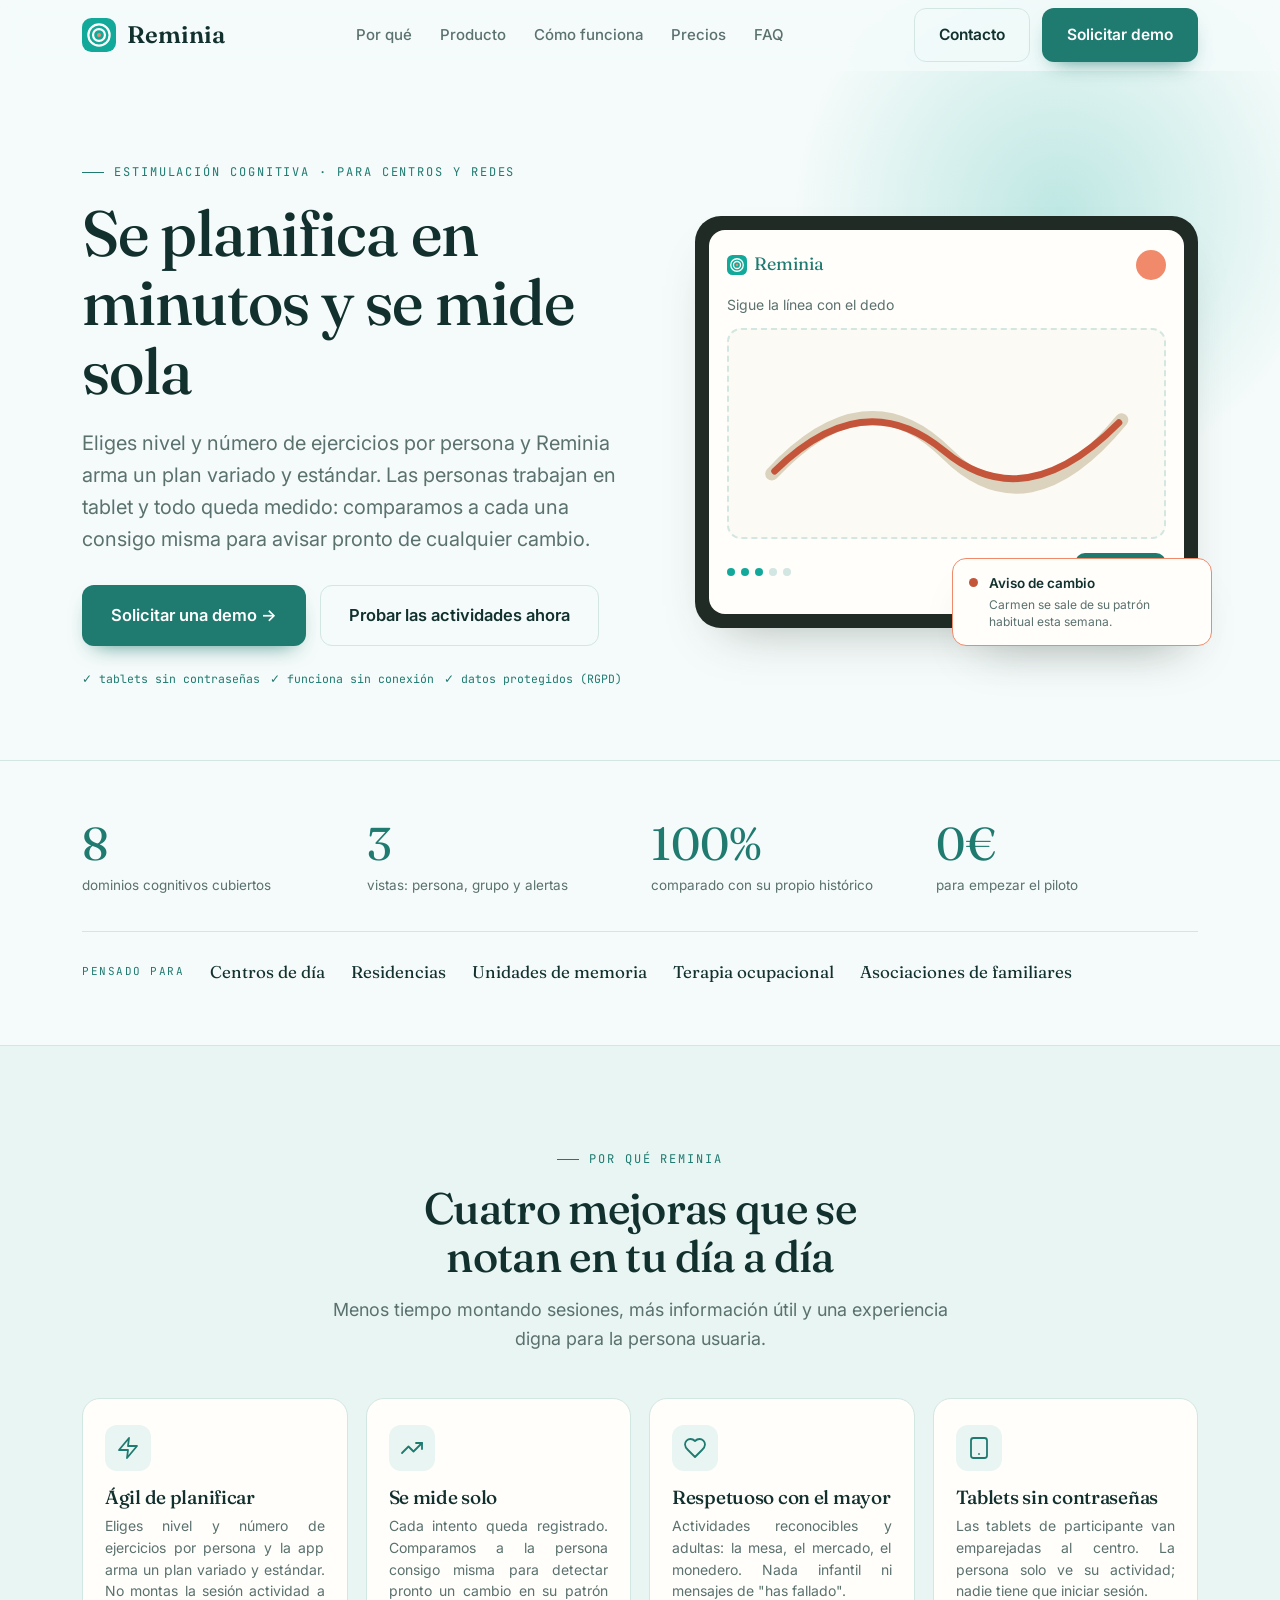
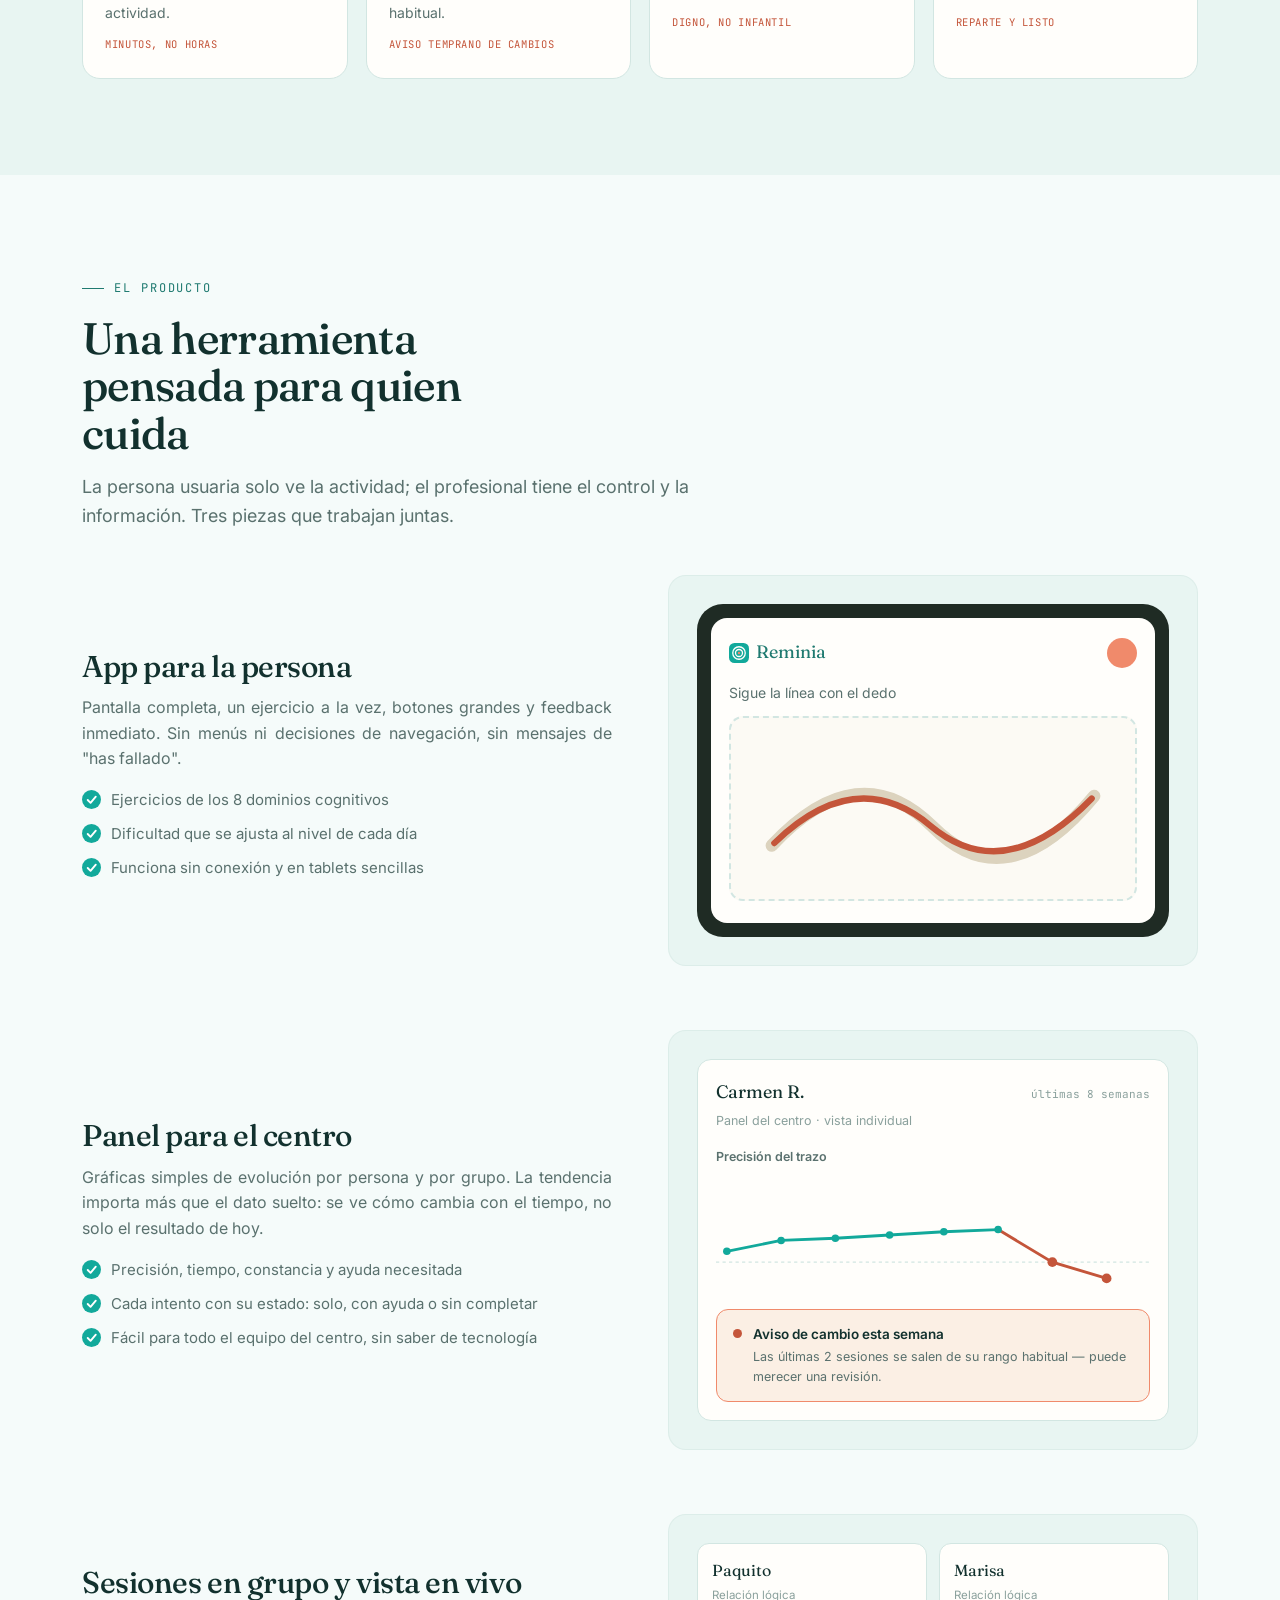
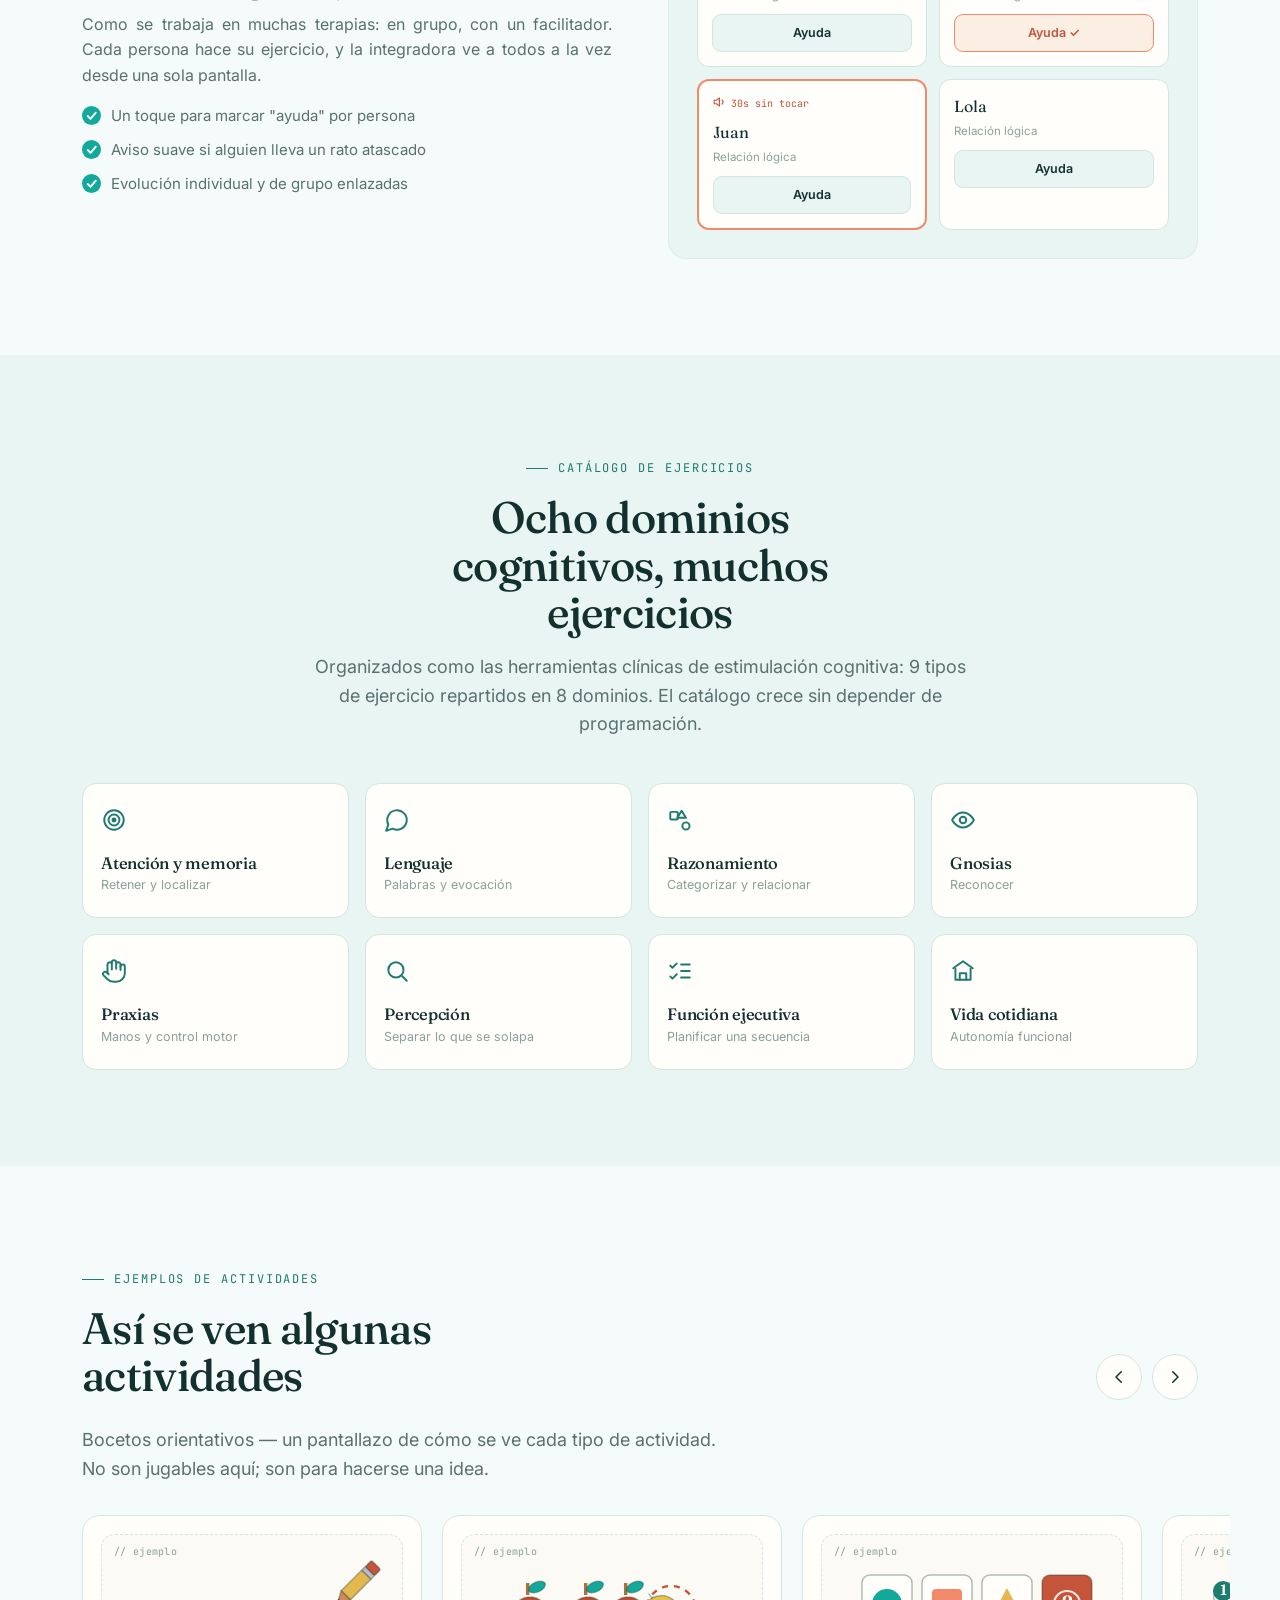
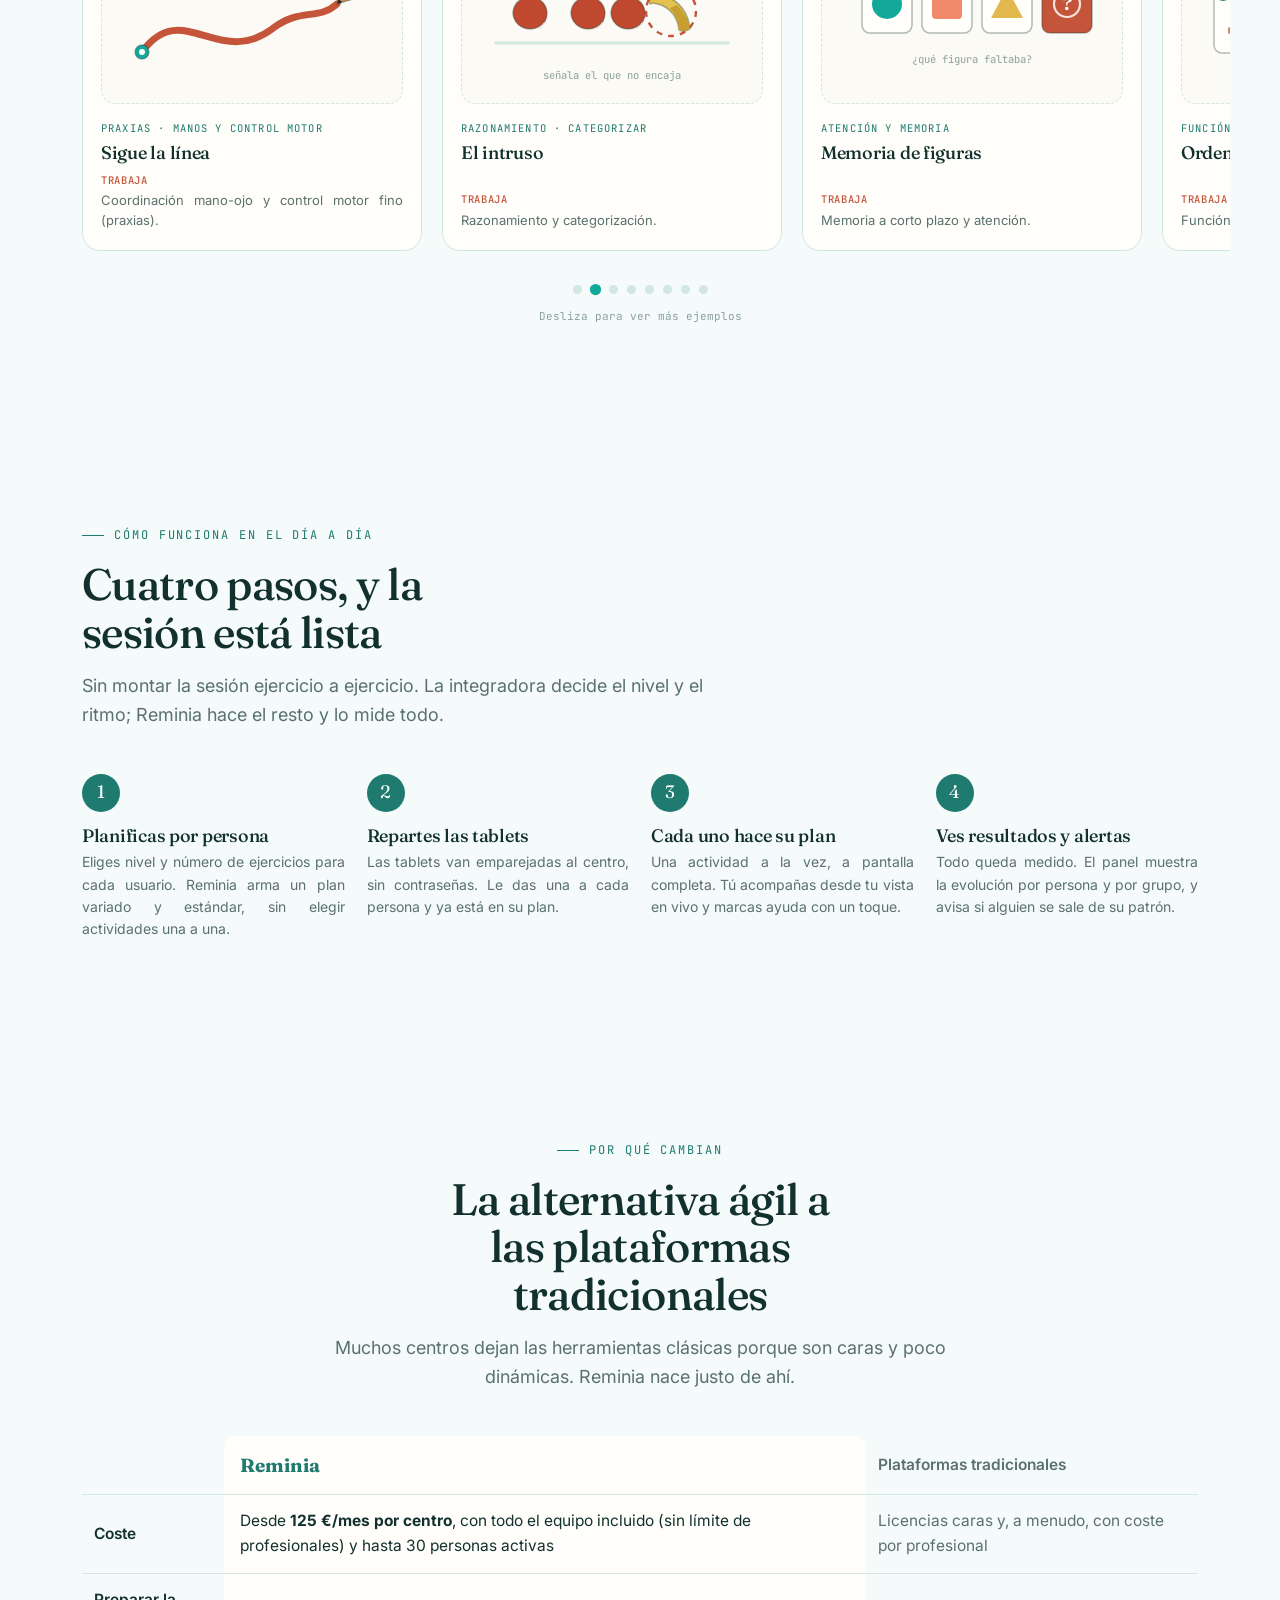
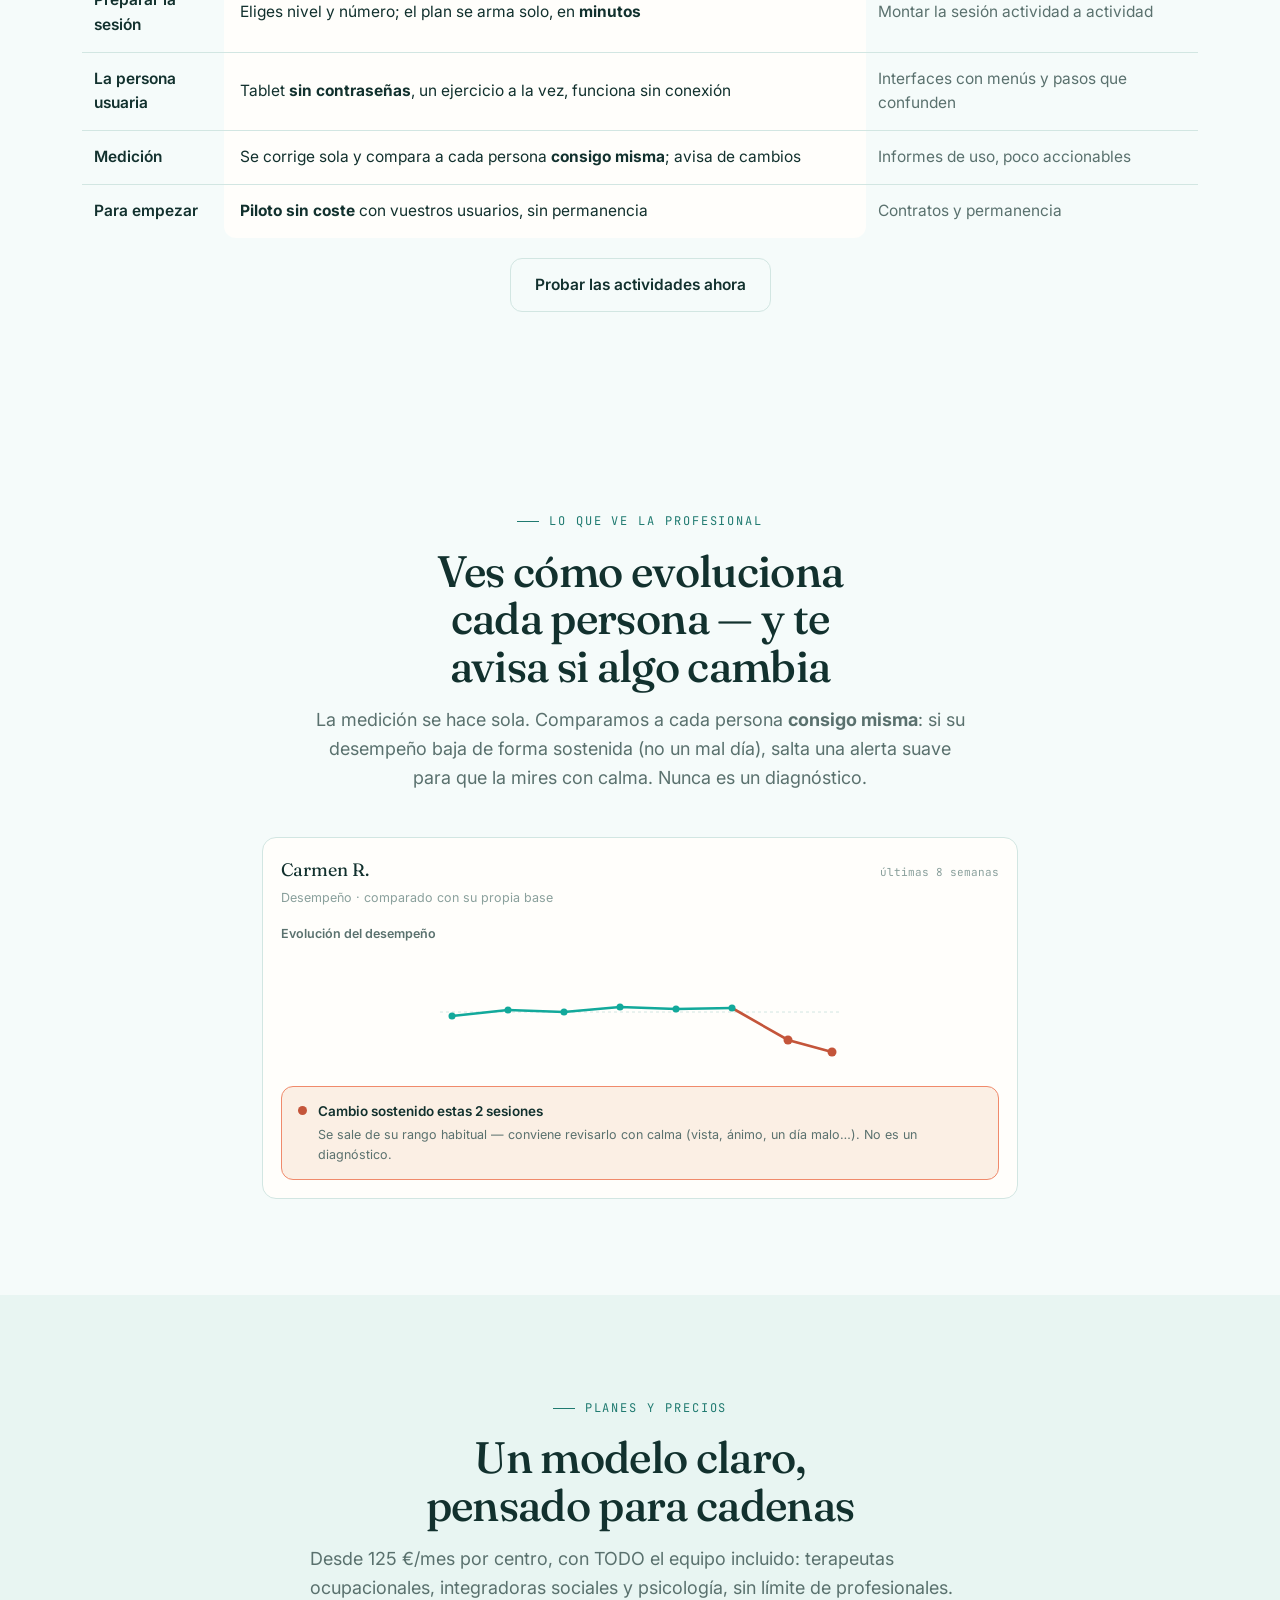
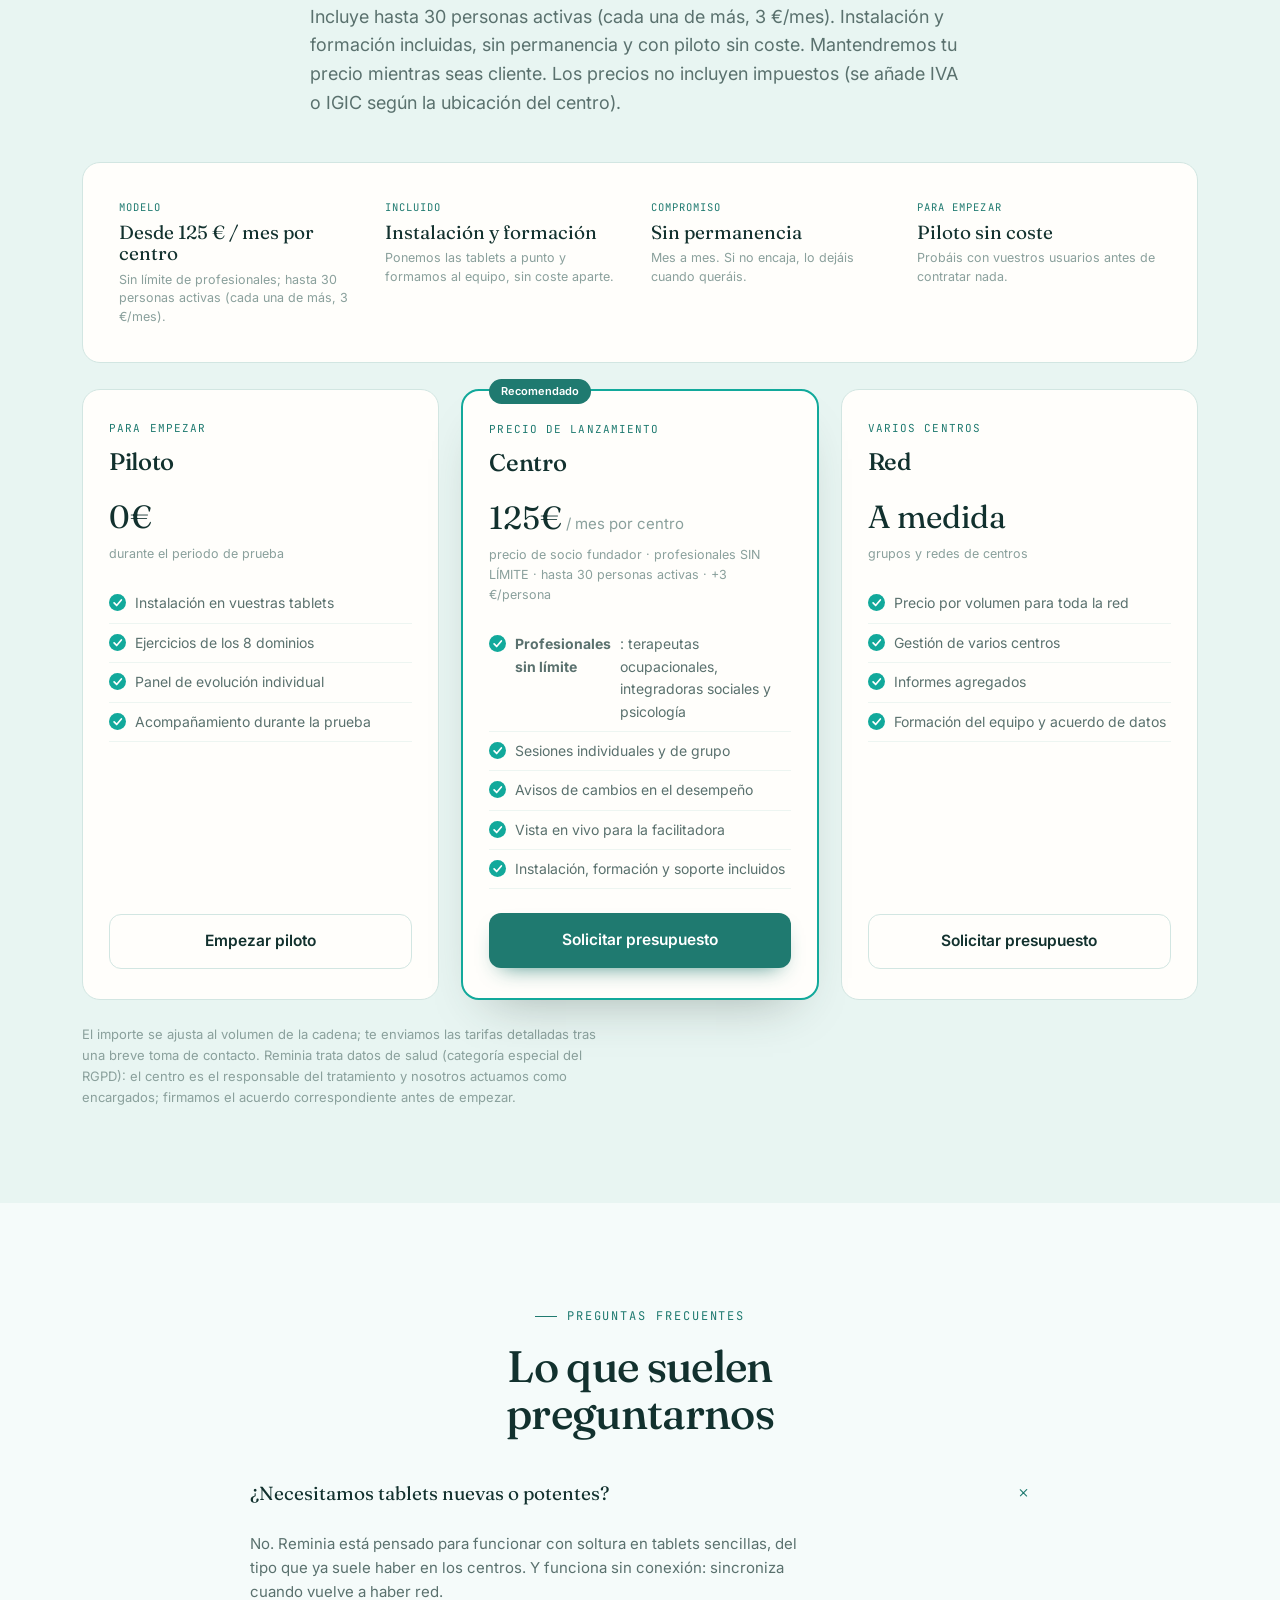
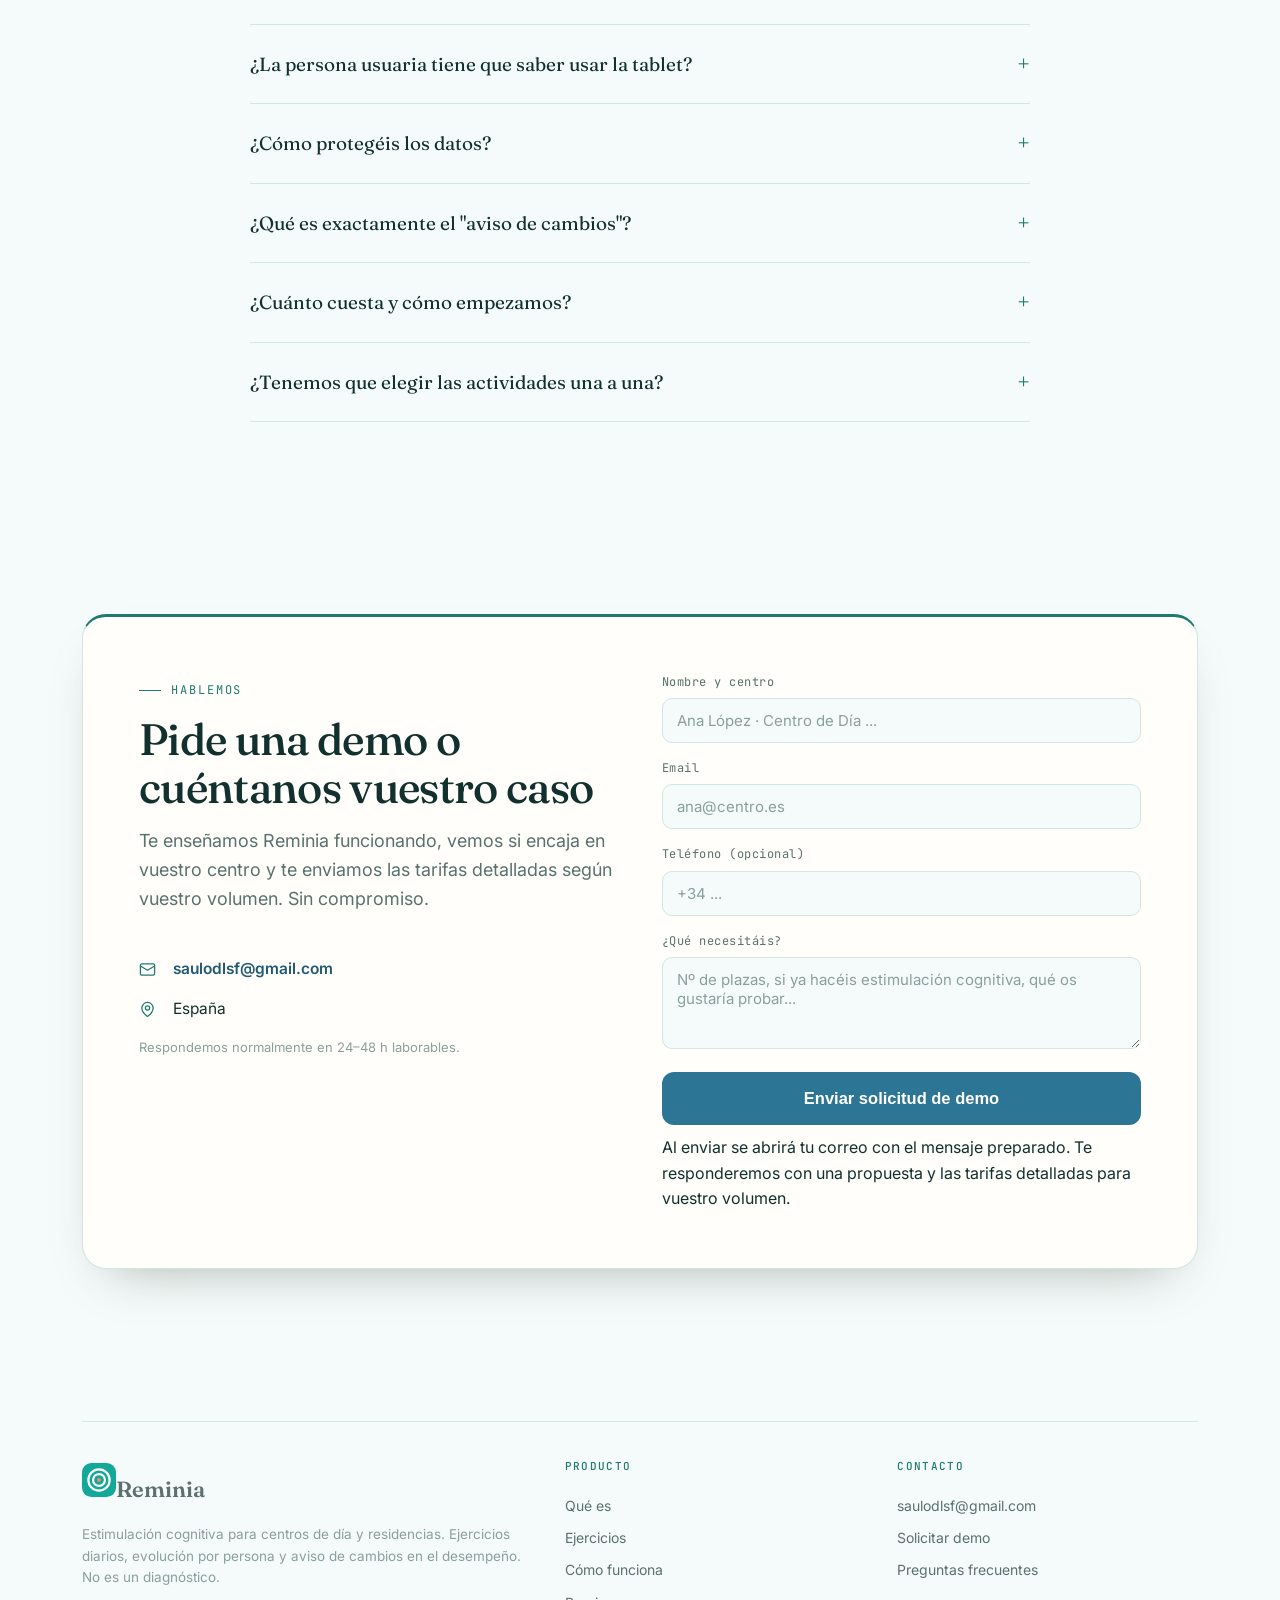
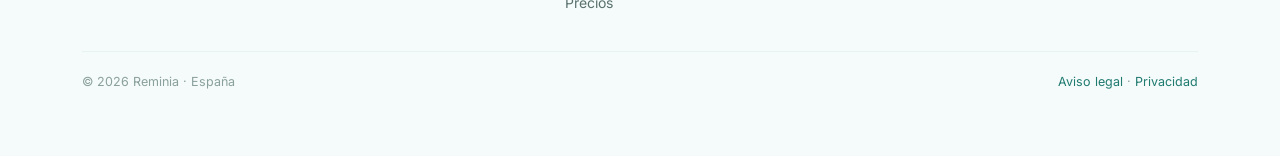
==== commit 4bb57f69: "QA regresion: pollo fuera de animales, fotos mejores, a11y garrafas, textos landing - Contenido: 'po" ====
--- a/apps/landing/index.html
+++ b/apps/landing/index.html
@@ -381,7 +381,7 @@
         { "@type": "Question", "name": "¿Necesitamos tablets nuevas o potentes?", "acceptedAnswer": { "@type": "Answer", "text": "No. Reminia está pensado para funcionar con soltura en tablets sencillas, del tipo que ya suele haber en los centros. Y funciona sin conexión: sincroniza cuando vuelve a haber red." } },
         { "@type": "Question", "name": "¿La persona usuaria tiene que saber usar la tablet?", "acceptedAnswer": { "@type": "Answer", "text": "No. Solo ve la actividad, a pantalla completa, sin menús ni botones de navegación. Toda la parte de control la lleva la persona que acompaña, desde su propio control." } },
         { "@type": "Question", "name": "¿Cómo protegéis los datos?", "acceptedAnswer": { "@type": "Answer", "text": "Los datos de las personas usuarias van pseudonimizados y el nombre real se guarda aparte, con acceso restringido. El centro es el responsable del tratamiento y nosotros el encargado; firmamos el acuerdo que exige el RGPD para datos de salud." } },
-        { "@type": "Question", "name": "¿Qué es exactamente la detección temprana?", "acceptedAnswer": { "@type": "Answer", "text": "El sistema compara cada resultado con el histórico de esa misma persona (nunca con otras). Si empeora de forma sostenida fuera de su patrón habitual, lo marca para que un profesional lo revise. No es un diagnóstico ni un producto sanitario: mide el desempeño en las actividades y es siempre el profesional quien lo interpreta." } },
+        { "@type": "Question", "name": "¿Qué es exactamente el aviso de cambios?", "acceptedAnswer": { "@type": "Answer", "text": "El sistema compara cada resultado con el histórico de esa misma persona (nunca con otras). Si empeora de forma sostenida fuera de su patrón habitual, lo marca para que un profesional lo revise. No es un diagnóstico ni un producto sanitario: mide el desempeño en las actividades y es siempre el profesional quien lo interpreta." } },
         { "@type": "Question", "name": "¿Cuánto cuesta y cómo empezamos?", "acceptedAnswer": { "@type": "Answer", "text": "Se empieza con un piloto sin coste. Después, desde 125 €/mes por centro con todo el equipo incluido (sin límite de profesionales) y hasta 30 personas activas, instalación y formación incluidas y sin permanencia." } },
         { "@type": "Question", "name": "¿Tenemos que elegir las actividades una a una?", "acceptedAnswer": { "@type": "Answer", "text": "No. Eliges el nivel y el número de ejercicios por persona y Reminia arma un plan variado y estándar automáticamente. Montar una sesión te lleva minutos, no una tarde." } }
       ]
@@ -1047,7 +1047,7 @@
         <div class="pn">durante el periodo de prueba</div>
         <ul>
           <li><svg aria-hidden="true"><use href="#check"/></svg>Instalación en vuestras tablets</li>
-          <li><svg aria-hidden="true"><use href="#check"/></svg>Ejercicios de los 8 bloques</li>
+          <li><svg aria-hidden="true"><use href="#check"/></svg>Ejercicios de los 8 dominios</li>
           <li><svg aria-hidden="true"><use href="#check"/></svg>Panel de evolución individual</li>
           <li><svg aria-hidden="true"><use href="#check"/></svg>Acompañamiento durante la prueba</li>
         </ul>
@@ -1096,7 +1096,7 @@
       <details class="qa" open><summary>¿Necesitamos tablets nuevas o potentes?<span class="plus">+</span></summary><div class="a">No. Reminia está pensado para funcionar con soltura en tablets sencillas, del tipo que ya suele haber en los centros. Y funciona sin conexión: sincroniza cuando vuelve a haber red.</div></details>
       <details class="qa"><summary>¿La persona usuaria tiene que saber usar la tablet?<span class="plus">+</span></summary><div class="a">No. Solo ve la actividad, a pantalla completa, sin menús ni botones de navegación. Toda la parte de control (avanzar, saltar, marcar ayuda) la lleva la persona que acompaña, desde su propio control.</div></details>
       <details class="qa"><summary>¿Cómo protegéis los datos?<span class="plus">+</span></summary><div class="a">Los datos de las personas usuarias van pseudonimizados y el nombre real se guarda aparte, con acceso restringido. El centro es el responsable del tratamiento y nosotros el encargado; firmamos el acuerdo que exige el RGPD para datos de salud.</div></details>
-      <details class="qa"><summary>¿Qué es exactamente la "detección temprana"?<span class="plus">+</span></summary><div class="a">El sistema compara cada resultado con el histórico de esa misma persona (nunca con otras). Si empeora de forma sostenida fuera de su patrón habitual, lo marca para que un profesional lo revise. El objetivo no es que mejoren siempre, es que no empeoren sin que nadie se dé cuenta a tiempo. <strong>No es un diagnóstico ni un producto sanitario</strong>: mide el desempeño en las actividades (que puede variar por vista, oído, ánimo, medicación…) y es siempre el profesional quien lo interpreta.</div></details>
+      <details class="qa"><summary>¿Qué es exactamente el "aviso de cambios"?<span class="plus">+</span></summary><div class="a">El sistema compara cada resultado con el histórico de esa misma persona (nunca con otras). Si empeora de forma sostenida fuera de su patrón habitual, lo marca para que un profesional lo revise. El objetivo no es que mejoren siempre, es que no empeoren sin que nadie se dé cuenta a tiempo. <strong>No es un diagnóstico ni un producto sanitario</strong>: mide el desempeño en las actividades (que puede variar por vista, oído, ánimo, medicación…) y es siempre el profesional quien lo interpreta.</div></details>
       <details class="qa"><summary>¿Cuánto cuesta y cómo empezamos?<span class="plus">+</span></summary><div class="a">Se empieza con un piloto sin coste para probar el encaje. Después, desde 125 €/mes por centro con TODO el equipo incluido (sin límite de profesionales) y hasta 30 personas activas, instalación y formación incluidas y sin permanencia. El importe se ajusta al volumen de la cadena: escríbenos y organizamos una demo y una propuesta con tarifas detalladas.</div></details>
       <details class="qa"><summary>¿Tenemos que elegir las actividades una a una?<span class="plus">+</span></summary><div class="a">No. Eliges el nivel y el número de ejercicios por persona y Reminia arma un plan variado y estándar automáticamente. Esa es la gran diferencia frente a herramientas más manuales: montar una sesión te lleva minutos, no una tarde.</div></details>
     </div>
